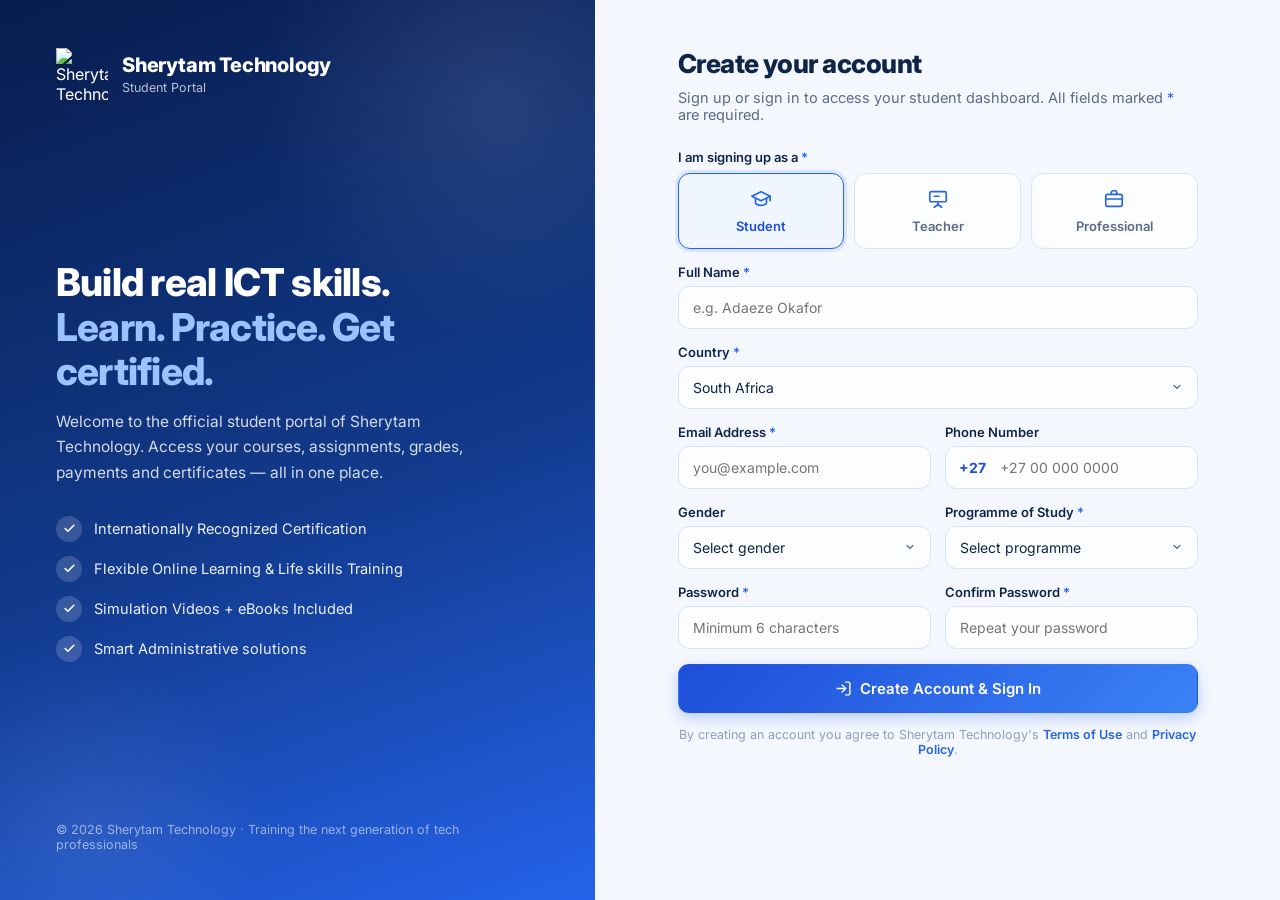
==== index.html @ 7a90923a "Add files via upload" ====
<!DOCTYPE html>
<html lang="en">
<head>
<meta charset="UTF-8">
<meta name="viewport" content="width=device-width, initial-scale=1.0">
<title>Sherytam Technology | Student Portal</title>
<link rel="preconnect" href="https://fonts.googleapis.com">
<link rel="preconnect" href="https://fonts.gstatic.com" crossorigin>
<link href="https://fonts.googleapis.com/css2?family=Inter:wght@400;500;600;700;800&display=swap" rel="stylesheet">
<style>
  :root{
    --blue-950:#081d4e;
    --blue-900:#0a2472;
    --blue-800:#123a8c;
    --blue-700:#1d4ed8;
    --blue-600:#2563eb;
    --blue-500:#3b82f6;
    --blue-400:#60a5fa;
    --blue-100:#dbeafe;
    --blue-50:#eff6ff;
    --blue-border:#e3ecfb;
    --ink:#0f2547;
    --slate:#5b6b85;
    --slate-light:#8ca0bd;
    --bg:#f4f7fe;
    --white:#ffffff;
    --green-bg:#dcfce7; --green-fg:#166534;
    --amber-bg:#fef3c7; --amber-fg:#92400e;
    --red-bg:#fee2e2;   --red-fg:#991b1b;
    --radius:16px;
    --shadow:0 4px 18px rgba(18,58,140,.07);
    --shadow-lg:0 12px 30px rgba(18,58,140,.14);
  }
  *{margin:0;padding:0;box-sizing:border-box;}
  html{scroll-behavior:smooth;}
  body{font-family:'Inter',system-ui,-apple-system,sans-serif;background:var(--bg);color:var(--ink);-webkit-font-smoothing:antialiased;}
  h1,h2,h3,h4{line-height:1.25;}
  a{cursor:pointer;text-decoration:none;color:inherit;}
  button{font-family:inherit;}
  .hidden{display:none !important;}

  /* ============ AVATARS ============ */
  .avatar{border-radius:50%;display:flex;align-items:center;justify-content:center;color:#fff;font-weight:700;flex-shrink:0;
    background:linear-gradient(135deg,var(--blue-600),var(--blue-400));}
  .avatar-lg{width:88px;height:88px;font-size:30px;}
  .avatar-md{width:56px;height:56px;font-size:19px;}
  .avatar-sm{width:40px;height:40px;font-size:14px;}

  /* ============ LOGIN PAGE ============ */
  .login-view{min-height:100vh;display:grid;grid-template-columns:1fr 1.15fr;}
  .login-brand{background:linear-gradient(160deg,var(--blue-950) 0%,var(--blue-800) 55%,var(--blue-600) 100%);color:#fff;
    padding:48px 56px;display:flex;flex-direction:column;justify-content:space-between;position:relative;overflow:hidden;}
  .login-brand::before{content:"";position:absolute;width:520px;height:520px;border-radius:50%;
    background:radial-gradient(circle,rgba(255,255,255,.10),transparent 65%);top:-160px;right:-160px;}
  .login-brand::after{content:"";position:absolute;width:380px;height:380px;border-radius:50%;
    background:radial-gradient(circle,rgba(255,255,255,.07),transparent 65%);bottom:-120px;left:-100px;}
  .brand-top{display:flex;align-items:center;gap:14px;position:relative;z-index:1;}
  .brand-logo{width:52px;height:52px;display:flex;align-items:center;justify-content:center;flex-shrink:0;}
  .brand-logo img,.logo-mark img{width:100%;height:100%;object-fit:contain;filter:drop-shadow(0 2px 4px rgba(0,0,0,.2)) brightness(1.12) saturate(1.08);}
  .brand-top h1{font-size:20px;font-weight:800;letter-spacing:-.01em;}
  .brand-top p{font-size:12.5px;color:rgba(255,255,255,.72);margin-top:2px;}
  .brand-mid{position:relative;z-index:1;}
  .brand-mid h2{font-size:clamp(28px,3vw,40px);font-weight:800;letter-spacing:-.02em;line-height:1.15;}
  .brand-mid h2 span{color:#9cc2ff;}
  .brand-mid>p{margin-top:16px;color:rgba(255,255,255,.82);font-size:15.5px;line-height:1.65;max-width:440px;}
  .brand-feats{margin-top:30px;display:grid;gap:14px;}
  .brand-feat{display:flex;align-items:center;gap:12px;font-size:14.5px;color:rgba(255,255,255,.92);}
  .feat-check{width:26px;height:26px;border-radius:50%;background:rgba(255,255,255,.16);display:flex;align-items:center;justify-content:center;flex-shrink:0;}
  .brand-bottom{position:relative;z-index:1;font-size:12.5px;color:rgba(255,255,255,.55);}

  .login-form-side{display:flex;align-items:flex-start;justify-content:center;padding:48px 28px;overflow-y:auto;max-height:100vh;}
  .form-card{width:100%;max-width:520px;}
  .form-card h2{font-size:26px;font-weight:800;letter-spacing:-.02em;}
  .form-card>p{margin-top:8px;color:var(--slate);font-size:14.5px;}
  .login-form{margin-top:26px;}
  .form-row{display:grid;grid-template-columns:1fr 1fr;gap:14px;}
  .field{margin-bottom:15px;}
  .field label{display:block;font-size:13px;font-weight:600;color:var(--ink);margin-bottom:6px;}
  .field label em{color:var(--blue-600);font-style:normal;}
  .field input,.field select,.field textarea{width:100%;padding:12px 14px;border:1.5px solid #d7e3f8;border-radius:11px;
    font-size:14px;font-family:inherit;background:#fbfdff;color:var(--ink);transition:border-color .2s,box-shadow .2s,background .2s;}
  .field input:focus,.field select:focus,.field textarea:focus{outline:none;border-color:var(--blue-600);background:#fff;
    box-shadow:0 0 0 3px rgba(37,99,235,.13);}
  .field select{appearance:none;background-image:url("data:image/svg+xml,%3Csvg xmlns='http://www.w3.org/2000/svg' width='12' height='12' viewBox='0 0 24 24' fill='none' stroke='%235b6b85' stroke-width='2.4' stroke-linecap='round'%3E%3Cpath d='m6 9 6 6 6-6'/%3E%3C/svg%3E");
    background-repeat:no-repeat;background-position:right 14px center;padding-right:38px;}
  .phone-input{display:flex;align-items:center;border:1.5px solid #d7e3f8;border-radius:11px;background:#fbfdff;overflow:hidden;}
  .phone-input:focus-within{border-color:var(--blue-600);background:#fff;box-shadow:0 0 0 3px rgba(37,99,235,.13);}
  .phone-input span{padding:0 0 0 13px;font-size:14px;font-weight:700;color:var(--blue-700);}
  .phone-input input{border:0;background:transparent;box-shadow:none !important;}
  .role-group{display:grid;grid-template-columns:repeat(3,1fr);gap:10px;margin-bottom:15px;}
  .role-option input{position:absolute;opacity:0;pointer-events:none;}
  .role-option span{display:flex;flex-direction:column;align-items:center;gap:8px;padding:14px 8px;border:1.5px solid #d7e3f8;
    border-radius:12px;font-size:13px;font-weight:600;color:var(--slate);cursor:pointer;transition:.2s;background:#fbfdff;text-align:center;}
  .role-option svg{width:22px;height:22px;stroke:var(--blue-600);}
  .role-option input:checked + span{border-color:var(--blue-600);background:var(--blue-50);color:var(--blue-700);
    box-shadow:0 0 0 3px rgba(37,99,235,.12);}
  .form-error{display:none;background:var(--red-bg);color:var(--red-fg);font-size:13px;font-weight:500;border-radius:10px;
    padding:11px 14px;margin-bottom:14px;}
  .form-error.show{display:block;}
  .fine-print{margin-top:14px;font-size:12.5px;color:var(--slate-light);text-align:center;}
  .fine-print a{color:var(--blue-600);font-weight:600;}

  /* ============ BUTTONS ============ */
  .btn{display:inline-flex;align-items:center;justify-content:center;gap:8px;padding:11px 20px;border-radius:11px;font-weight:600;
    font-size:14px;border:1.5px solid transparent;cursor:pointer;transition:transform .15s,box-shadow .2s,background .2s,color .2s;white-space:nowrap;}
  .btn-primary{background:linear-gradient(135deg,var(--blue-700),var(--blue-500));color:#fff;box-shadow:0 5px 14px rgba(37,99,235,.28);}
  .btn-primary:hover{transform:translateY(-1px);box-shadow:0 8px 20px rgba(37,99,235,.36);}
  .btn-outline{background:#fff;border-color:#c9dcf9;color:var(--blue-700);}
  .btn-outline:hover{background:var(--blue-50);}
  .btn-block{width:100%;padding:14px;font-size:15px;}
  .btn-sm{padding:7px 14px;font-size:13px;border-radius:9px;}
  .btn-ghost{background:transparent;color:var(--blue-700);}
  .btn-ghost:hover{background:var(--blue-50);}
  .icon-btn{position:relative;width:40px;height:40px;border-radius:11px;border:1.5px solid var(--blue-border);background:#fff;
    color:var(--slate);display:inline-flex;align-items:center;justify-content:center;cursor:pointer;transition:.2s;flex-shrink:0;}
  .icon-btn:hover{border-color:var(--blue-400);color:var(--blue-600);}
  .icon-btn .dot{position:absolute;top:9px;right:10px;width:8px;height:8px;border-radius:50%;background:#ef4444;border:2px solid #fff;}

  /* ============ SIDEBAR ============ */
  .sidebar{position:fixed;left:0;top:0;bottom:0;width:264px;background:linear-gradient(180deg,var(--blue-950),var(--blue-900) 45%,var(--blue-800));
    color:#fff;display:flex;flex-direction:column;z-index:60;transition:transform .3s ease;}
  .sidebar-header{display:flex;align-items:center;gap:12px;padding:20px 20px 18px;border-bottom:1px solid rgba(255,255,255,.12);}
  .sidebar-header .logo-mark{width:44px;height:44px;display:flex;align-items:center;justify-content:center;flex-shrink:0;}
  .sidebar-header h1{font-size:15.5px;font-weight:800;letter-spacing:-.01em;}
  .sidebar-header p{font-size:11.5px;color:rgba(255,255,255,.62);margin-top:2px;}
  .nav{flex:1;overflow-y:auto;padding:14px 12px 8px;}
  .nav::-webkit-scrollbar{width:5px;}
  .nav::-webkit-scrollbar-thumb{background:rgba(255,255,255,.18);border-radius:4px;}
  .nav-label{font-size:10.5px;text-transform:uppercase;letter-spacing:.12em;color:rgba(255,255,255,.45);font-weight:700;margin:14px 12px 7px;}
  .nav-label:first-child{margin-top:0;}
  .nav-link{display:flex;align-items:center;gap:12px;padding:10.5px 12px;border-radius:11px;color:rgba(255,255,255,.78);
    font-size:14px;font-weight:500;cursor:pointer;transition:.18s;margin-bottom:2px;border:1px solid transparent;}
  .nav-link svg{width:19px;height:19px;flex-shrink:0;}
  .nav-link:hover{background:rgba(255,255,255,.09);color:#fff;}
  .nav-link.active{background:#fff;color:var(--blue-800);font-weight:700;box-shadow:0 6px 16px rgba(0,0,0,.22);}
  .nav-link.nav-logout{color:#ffb4b4;}
  .nav-link.nav-logout:hover{background:rgba(239,68,68,.16);color:#ffd4d4;}
  .sidebar-footer{display:flex;align-items:center;gap:11px;padding:15px 18px;border-top:1px solid rgba(255,255,255,.12);}
  .sf-name{font-size:13.5px;font-weight:700;}
  .sf-role{font-size:11.5px;color:rgba(255,255,255,.6);}
  .overlay{position:fixed;inset:0;background:rgba(8,25,65,.5);backdrop-filter:blur(2px);z-index:55;opacity:1;transition:opacity .3s;}

  /* ============ MAIN LAYOUT ============ */
  .main{margin-left:264px;min-height:100vh;display:flex;flex-direction:column;}
  .topbar{position:sticky;top:0;z-index:40;background:rgba(255,255,255,.88);backdrop-filter:blur(10px);
    border-bottom:1px solid var(--blue-border);display:flex;align-items:center;justify-content:space-between;gap:16px;padding:13px 28px;}
  .topbar-left{display:flex;align-items:center;gap:14px;}
  #menuBtn{display:none;}
  #pageTitle{font-size:19px;font-weight:800;letter-spacing:-.01em;}
  .topbar-right{display:flex;align-items:center;gap:14px;}
  .search{display:flex;align-items:center;gap:9px;background:#f2f6fd;border:1.5px solid transparent;border-radius:11px;padding:9px 14px;width:280px;transition:.2s;}
  .search:focus-within{border-color:var(--blue-500);background:#fff;box-shadow:0 0 0 3px rgba(37,99,235,.1);}
  .search svg{width:16px;height:16px;color:var(--slate-light);flex-shrink:0;}
  .search input{border:none;background:transparent;outline:none;font-size:13.5px;width:100%;font-family:inherit;color:var(--ink);}
  .profile-menu{position:relative;}
  .topbar-user{display:flex;align-items:center;gap:11px;padding:7px 0 7px 14px;border:0;border-left:1.5px solid var(--blue-border);background:transparent;text-align:left;cursor:pointer;color:inherit;}
  .topbar-user:focus-visible{outline:3px solid rgba(37,99,235,.3);outline-offset:3px;border-radius:9px;}
  .profile-chevron{width:15px;height:15px;color:var(--slate);transition:transform .2s;}
  .profile-menu.open .profile-chevron{transform:rotate(180deg);}
  .tu-name{font-size:13.5px;font-weight:700;line-height:1.2;}
  .tu-role{font-size:11.5px;color:var(--slate);}
  .id-popover{position:absolute;right:0;top:calc(100% + 14px);width:360px;padding:15px;border-radius:19px;background:#fffdf8;border:1px solid #eee5d5;
    box-shadow:0 18px 48px rgba(14,35,74,.22);z-index:70;transform-origin:top right;animation:id-pop .2s ease-out;}
  .id-popover[hidden]{display:none;}
  @keyframes id-pop{from{opacity:0;transform:translateY(-6px) scale(.98)}to{opacity:1;transform:translateY(0) scale(1)}}
  .id-card{position:relative;overflow:hidden;border-radius:15px;background:linear-gradient(135deg,#fff 0%,#f7f9ff 62%,#fff6e8 100%);border:1px solid #e6ebf5;padding:18px;}
  .id-card::after{content:"";position:absolute;width:180px;height:180px;border-radius:50%;right:-75px;bottom:-92px;background:radial-gradient(circle,rgba(244,190,96,.25),transparent 70%);pointer-events:none;}
  .id-card-brand{display:flex;align-items:center;gap:8px;color:var(--blue-800);font-size:10px;font-weight:800;letter-spacing:.12em;text-transform:uppercase;}
  .id-card-brand .id-logo{width:30px;height:30px;border-radius:8px;display:grid;place-items:center;overflow:hidden;}
  .id-card-brand .id-logo img{width:100%;height:100%;object-fit:contain;}
  .id-card-main{display:flex;align-items:center;gap:14px;margin:19px 0 15px;position:relative;z-index:1;}
  .id-card-main .avatar{width:76px;height:76px;font-size:25px;border:3px solid #fff;box-shadow:0 4px 13px rgba(18,58,140,.17);}
  .id-card-name{font-size:18px;font-weight:800;line-height:1.25;color:var(--ink);overflow-wrap:anywhere;}
  .id-card-status{display:inline-flex;align-items:center;gap:6px;margin-top:7px;color:#28624a;background:#e7f4e9;padding:5px 9px;border-radius:99px;font-size:11px;font-weight:700;}
  .id-card-status::before{content:"";width:7px;height:7px;border-radius:50%;background:#4d9b68;}
  .id-card-fields{display:grid;grid-template-columns:1fr 1fr;gap:11px 16px;border-top:1px solid #e8e9e7;padding-top:13px;position:relative;z-index:1;}
  .id-card-field small{display:block;color:#7b8492;font-size:9px;font-weight:700;letter-spacing:.1em;text-transform:uppercase;margin-bottom:3px;}
  .id-card-field strong{display:block;color:#263957;font-size:12px;line-height:1.35;overflow-wrap:anywhere;}
  .id-card-note{margin:12px 2px 1px;color:#778397;font-size:11px;line-height:1.5;}
  .content{padding:28px;max-width:1240px;width:100%;margin:0 auto;flex:1;}
  .portal-footer{text-align:center;font-size:12.5px;color:var(--slate-light);padding:20px;}

  /* ============ SECTIONS ============ */
  .section-head{margin-bottom:20px;}
  .section-head h2{font-size:22px;font-weight:800;letter-spacing:-.01em;}
  .section-head p{margin-top:5px;color:var(--slate);font-size:14px;}

  .card{background:var(--white);border:1px solid var(--blue-border);border-radius:var(--radius);padding:22px;box-shadow:var(--shadow);}
  .card-head{display:flex;align-items:center;justify-content:space-between;gap:12px;margin-bottom:16px;}
  .card-head h3{font-size:16px;font-weight:800;display:flex;align-items:center;gap:10px;}
  .card-head .link{color:var(--blue-600);font-size:13px;font-weight:600;cursor:pointer;}
  .card-head .link:hover{text-decoration:underline;}
  .head-icon{width:36px;height:36px;border-radius:10px;background:var(--blue-50);color:var(--blue-600);display:flex;align-items:center;justify-content:center;flex-shrink:0;}
  .head-icon svg{width:18px;height:18px;}

  /* Dashboard student ID card */
  .dashboard-id-card{width:min(100%,620px);background:#fff;border:1px solid #dce6f5;border-radius:18px;overflow:hidden;
    box-shadow:0 10px 28px rgba(18,58,140,.1);margin-bottom:24px;position:relative;}
  .dashboard-id-card::after{content:"";position:absolute;width:210px;height:210px;border-radius:50%;right:-106px;bottom:-100px;
    background:radial-gradient(circle,rgba(96,165,250,.13),transparent 70%);pointer-events:none;}
  .dashboard-id-header{height:58px;padding:0 20px;background:#f3f7ff;border-bottom:1px solid #e6edf8;display:flex;align-items:center;justify-content:space-between;gap:14px;}
  .dashboard-id-brand{display:flex;align-items:center;gap:10px;color:var(--blue-900);font-size:12px;font-weight:800;letter-spacing:.01em;}
  .dashboard-id-brand img{width:36px;height:36px;object-fit:contain;}
  .dashboard-id-label{font-size:10px;letter-spacing:.13em;text-transform:uppercase;color:#71819b;font-weight:800;}
  .dashboard-id-body{display:flex;align-items:center;gap:20px;padding:22px;position:relative;z-index:1;}
  .dashboard-id-photo{width:92px;height:112px;border-radius:12px;border:3px solid #fff;box-shadow:0 3px 12px rgba(18,58,140,.18);font-size:28px;}
  .dashboard-id-info{min-width:0;}
  .dashboard-id-caption{font-size:10px;letter-spacing:.14em;text-transform:uppercase;color:#8492a7;font-weight:800;margin-bottom:5px;}
  .dashboard-id-name{font-size:clamp(21px,2.4vw,27px);font-weight:800;letter-spacing:-.025em;color:var(--ink);overflow-wrap:anywhere;}
  .dashboard-id-fields{display:flex;align-items:flex-start;gap:28px;flex-wrap:wrap;margin-top:15px;}
  .dashboard-id-field small{display:block;color:#8492a7;font-size:9px;letter-spacing:.12em;text-transform:uppercase;font-weight:800;margin-bottom:4px;}
  .dashboard-id-field strong{display:block;color:#263957;font-size:13px;line-height:1.4;}
  .dashboard-id-status{display:inline-flex;align-items:center;gap:6px;border-radius:999px;background:#e8f5eb;color:#28624a;padding:5px 10px;font-size:12px;}
  .dashboard-id-status::before{content:"";width:7px;height:7px;border-radius:50%;background:#4d9b68;}
  .dashboard-id-footer{border-top:1px solid #edf1f6;padding:10px 20px;color:#71819b;font-size:11px;position:relative;z-index:1;}

  /* Stat cards */
  .stat-grid{display:grid;grid-template-columns:repeat(3,minmax(0,1fr));gap:20px;margin-bottom:24px;}
  .stat-card{display:flex;flex-direction:column;min-width:0;}
  .stat-top{display:flex;align-items:center;gap:12px;margin-bottom:14px;}
  .stat-icon{width:44px;height:44px;border-radius:12px;display:flex;align-items:center;justify-content:center;flex-shrink:0;}
  .stat-icon svg{width:21px;height:21px;}
  .si-blue{background:var(--blue-50);color:var(--blue-600);}
  .si-deep{background:var(--blue-100);color:var(--blue-800);}
  .stat-label{font-size:13px;font-weight:600;color:var(--slate);}
  .stat-value{font-size:30px;font-weight:800;letter-spacing:-.02em;}
  .stat-value small{font-size:15px;color:var(--slate);font-weight:600;}
  .stat-note{margin-top:10px;font-size:12.5px;color:var(--slate);}
  .stat-note strong{color:var(--blue-700);}

  .progress{height:9px;background:#e7effc;border-radius:99px;overflow:hidden;margin-top:10px;}
  .progress-fill{height:100%;border-radius:99px;background:linear-gradient(90deg,var(--blue-700),var(--blue-400));transition:width .6s ease;}

  /* Home columns */
  .home-cols{display:grid;grid-template-columns:1.9fr 1fr;gap:20px;align-items:start;}

  /* Tabs */
  .tabs{display:flex;gap:6px;background:#eef4fd;padding:5px;border-radius:12px;width:max-content;margin-bottom:16px;}
  .tab-btn{padding:8px 18px;border-radius:9px;border:none;background:transparent;font-size:13px;font-weight:600;color:var(--slate);cursor:pointer;transition:.2s;}
  .tab-btn.active{background:#fff;color:var(--blue-700);box-shadow:0 2px 8px rgba(18,58,140,.12);}
  .course-row{display:flex;align-items:center;gap:15px;padding:13px 6px;border-bottom:1px solid #eef3fc;}
  .course-row:last-child{border-bottom:none;}
  .course-icon{width:46px;height:46px;border-radius:12px;display:flex;align-items:center;justify-content:center;font-weight:800;font-size:14px;flex-shrink:0;color:var(--blue-800);}
  .ci-1{background:#dbeafe;} .ci-2{background:#e0e9ff;} .ci-3{background:#cfe4ff;} .ci-4{background:#d3f0ff;} .ci-5{background:#e4ecff;}
  .course-info{flex:1;min-width:0;}
  .course-info h4{font-size:14.5px;font-weight:700;}
  .course-info p{font-size:12.5px;color:var(--slate);margin-top:3px;}
  .course-info .progress{margin-top:8px;height:7px;}
  .course-pct{font-size:14px;font-weight:800;color:var(--blue-700);flex-shrink:0;}

  /* Announcements */
  .announce{display:flex;gap:13px;padding:13px 2px;border-bottom:1px solid #eef3fc;}
  .announce:last-child{border-bottom:none;}
  .announce-dot{width:9px;height:9px;border-radius:50%;background:var(--blue-500);margin-top:6px;flex-shrink:0;}
  .announce p{font-size:13.5px;line-height:1.5;}
  .announce span{display:block;font-size:12px;color:var(--slate-light);margin-top:4px;}
  .notification-wrap{position:relative;}
  .notification-panel{position:absolute;top:calc(100% + 12px);right:0;width:min(390px,calc(100vw - 32px));max-height:430px;overflow:auto;padding:16px;
    border:1px solid var(--blue-border);border-radius:15px;background:#fff;box-shadow:0 16px 40px rgba(8,29,78,.18);z-index:80;}
  .notification-panel[hidden]{display:none;}
  .notification-panel h3{font-size:15px;margin-bottom:10px;}
  .notification-item{padding:12px 0;border-top:1px solid #eef3fc;}
  .notification-item strong{display:block;font-size:13px;}
  .notification-item p{font-size:12.5px;line-height:1.5;color:var(--slate);margin-top:4px;}
  .notification-item small{display:block;color:var(--slate-light);font-size:11px;margin-top:5px;}
  .notification-empty{font-size:13px;color:var(--slate);padding:12px 0;}

  /* Tables */
  .table-wrap{overflow-x:auto;border:1px solid var(--blue-border);border-radius:14px;background:#fff;box-shadow:var(--shadow);}
  table{width:100%;border-collapse:collapse;font-size:13.8px;min-width:620px;}
  th{text-align:left;font-size:11.5px;text-transform:uppercase;letter-spacing:.06em;color:var(--slate);background:var(--blue-50);padding:12px 16px;font-weight:700;}
  td{padding:14px 16px;border-bottom:1px solid #edf2fb;vertical-align:middle;}
  tr:last-child td{border-bottom:none;}
  tbody tr:hover td{background:#f8fbff;}
  .cell-main{font-weight:700;font-size:14px;}
  .cell-sub{font-size:12.3px;color:var(--slate);margin-top:3px;}

  .pill{display:inline-block;padding:4.5px 12px;border-radius:999px;font-size:12px;font-weight:600;white-space:nowrap;}
  .pill-blue{background:var(--blue-100);color:var(--blue-800);}
  .pill-green{background:var(--green-bg);color:var(--green-fg);}
  .pill-amber{background:var(--amber-bg);color:var(--amber-fg);}
  .pill-red{background:var(--red-bg);color:var(--red-fg);}

  /* Course grid (Courses page) */
  .grid-2{display:grid;grid-template-columns:repeat(2,1fr);gap:20px;}
  .course-card .course-icon{width:52px;height:52px;font-size:16px;border-radius:14px;margin-bottom:14px;}
  .course-card h3{font-size:16px;font-weight:800;}
  .course-card .instr{font-size:13px;color:var(--slate);margin-top:5px;}
  .course-card .meta{display:flex;justify-content:space-between;font-size:12.5px;color:var(--slate);margin-top:12px;}
  .course-card .progress{height:8px;}
  .course-card .cc-foot{display:flex;justify-content:space-between;align-items:center;margin-top:16px;}

  /* Info / registration */
  .info-grid{display:grid;grid-template-columns:repeat(4,1fr);gap:16px;margin-bottom:20px;}
  .info-tile{background:#fff;border:1px solid var(--blue-border);border-radius:14px;padding:16px 18px;box-shadow:var(--shadow);}
  .info-tile p{font-size:12px;color:var(--slate);text-transform:uppercase;letter-spacing:.05em;font-weight:600;}
  .info-tile h4{font-size:15.5px;font-weight:800;margin-top:6px;}

  /* Payments */
  .pay-balance{display:flex;align-items:center;justify-content:space-between;gap:16px;flex-wrap:wrap;
    background:linear-gradient(120deg,var(--blue-900),var(--blue-600));color:#fff;border-radius:16px;padding:22px 24px;margin-bottom:20px;box-shadow:var(--shadow-lg);}
  .pay-balance p{font-size:13px;color:rgba(255,255,255,.78);font-weight:500;}
  .pay-balance h3{font-size:30px;font-weight:800;margin-top:5px;letter-spacing:-.02em;}
  .pay-balance .due{font-size:12.5px;background:rgba(255,255,255,.15);padding:8px 14px;border-radius:10px;border:1px solid rgba(255,255,255,.22);}

  /* Profile */
  .profile-top{display:flex;align-items:center;gap:22px;flex-wrap:wrap;margin-bottom:22px;}
  .avatar-wrap{position:relative;}
  .avatar-edit{position:absolute;bottom:2px;right:2px;width:32px;height:32px;border-radius:50%;background:var(--blue-700);color:#fff;
    border:2.5px solid #fff;display:flex;align-items:center;justify-content:center;cursor:pointer;transition:.2s;}
  .avatar-edit:hover{background:var(--blue-800);transform:scale(1.06);}
  .avatar-edit svg{width:14px;height:14px;}
  .profile-top h3{font-size:20px;font-weight:800;}
  .profile-top .pt-sub{color:var(--slate);font-size:13.5px;margin-top:4px;}

  /* Library */
  .lib-row{display:flex;align-items:center;gap:15px;padding:14px 4px;border-bottom:1px solid #eef3fc;}
  .lib-row:last-child{border-bottom:none;}
  .file-chip{width:44px;height:44px;border-radius:11px;display:flex;align-items:center;justify-content:center;font-size:10.5px;font-weight:800;flex-shrink:0;letter-spacing:.03em;}
  .chip-pdf{background:var(--red-bg);color:var(--red-fg);}
  .chip-vid{background:var(--blue-100);color:var(--blue-800);}
  .chip-ppt{background:var(--amber-bg);color:var(--amber-fg);}
  .chip-doc{background:var(--blue-50);color:var(--blue-700);}
  .lib-info{flex:1;min-width:0;}
  .lib-info h4{font-size:14px;font-weight:700;}
  .lib-info p{font-size:12.5px;color:var(--slate);margin-top:3px;}

  /* Support */
  .support-cards{display:grid;grid-template-columns:repeat(3,1fr);gap:16px;margin-bottom:20px;}
  .support-card{display:flex;align-items:center;gap:14px;}
  .support-card .stat-icon{width:46px;height:46px;}
  .support-card h4{font-size:14.5px;font-weight:800;}
  .support-card p{font-size:13px;color:var(--slate);margin-top:3px;}
  details.faq{border:1px solid var(--blue-border);border-radius:12px;background:#fff;margin-bottom:10px;overflow:hidden;}
  details.faq summary{padding:15px 18px;font-size:14px;font-weight:700;cursor:pointer;list-style:none;display:flex;justify-content:space-between;align-items:center;gap:10px;}
  details.faq summary::-webkit-details-marker{display:none;}
  details.faq summary::after{content:"+";font-size:19px;color:var(--blue-600);font-weight:600;transition:.2s;}
  details.faq[open] summary::after{transform:rotate(45deg);}
  details.faq .faq-body{padding:0 18px 16px;font-size:13.5px;color:var(--slate);line-height:1.6;}

  /* Certificate */
  .cert-wrap{display:flex;justify-content:center;}
  .cert-preview{width:100%;max-width:640px;background:linear-gradient(150deg,#fff, var(--blue-50));border:2px solid var(--blue-100);
    border-radius:18px;padding:8px;box-shadow:var(--shadow-lg);}
  .cert-inner{border:1.5px dashed #b9cff4;border-radius:13px;padding:36px 30px;text-align:center;position:relative;}
  .cert-seal{width:74px;height:74px;border-radius:50%;background:linear-gradient(135deg,var(--blue-800),var(--blue-500));color:#fff;
    display:flex;flex-direction:column;align-items:center;justify-content:center;margin:0 auto 16px;font-weight:800;font-size:20px;
    box-shadow:0 8px 20px rgba(18,58,140,.3);border:3px solid #fff;outline:2px solid var(--blue-100);}
  .cert-seal small{font-size:8.5px;font-weight:600;letter-spacing:.1em;margin-top:2px;}
  .cert-inner h3{font-family:Georgia,serif;font-style:italic;font-size:26px;color:var(--blue-900);font-weight:700;}
  .cert-inner .cert-name{font-size:24px;font-weight:800;color:var(--ink);margin:18px 0 6px;letter-spacing:-.01em;}
  .cert-inner p{font-size:13.5px;color:var(--slate);line-height:1.6;}
  .cert-signs{display:flex;justify-content:space-between;margin-top:38px;gap:20px;}
  .cert-signs div{flex:1;}
  .cert-signs .line{border-top:1.5px solid #9fb6dd;padding-top:7px;font-size:11.5px;color:var(--slate);}
  .cert-actions{display:flex;justify-content:center;gap:12px;margin-top:22px;}

  /* Toast */
  .toast{position:fixed;bottom:26px;right:26px;background:var(--blue-950);color:#fff;padding:14px 20px;border-radius:13px;
    font-size:13.5px;font-weight:600;box-shadow:0 14px 34px rgba(8,25,65,.35);transform:translateY(18px);opacity:0;pointer-events:none;
    transition:.3s;z-index:200;max-width:340px;}
  .toast.show{transform:none;opacity:1;}

  /* ============ RESPONSIVE ============ */
  @media (max-width:1180px){
    .home-cols{grid-template-columns:1fr;}
    .info-grid{grid-template-columns:repeat(2,1fr);}
    .grid-2{grid-template-columns:1fr;}
    .support-cards{grid-template-columns:1fr;}
  }
  @media (max-width:960px){
    .sidebar{transform:translateX(-100%);}
    .sidebar.open{transform:none;box-shadow:0 0 60px rgba(8,25,65,.4);}
    .main{margin-left:0;}
    #menuBtn{display:inline-flex;}
    .search{display:none;}
    .login-view{grid-template-columns:1fr;}
    .login-brand{padding:34px 28px;gap:26px;}
    .brand-feats{display:none;}
    .login-form-side{max-height:none;}
  }
  @media (max-width:640px){
    .content{padding:18px 16px;}
    .form-row{grid-template-columns:1fr;}
    .role-group{grid-template-columns:1fr;}
    .info-grid{grid-template-columns:1fr;}
    .topbar{padding:12px 16px;}
    .topbar-user > div:nth-child(2){display:none;}
    .id-popover{width:min(360px,calc(100vw - 32px));}
    .dashboard-id-body{padding:17px;gap:14px;}
    .dashboard-id-photo{width:78px;height:96px;font-size:24px;}
    .dashboard-id-fields{gap:14px;}
    .stat-grid{grid-template-columns:1fr;}
  }
</style>
</head>
<body>

<!-- ==================== LOGIN / SIGN-UP ==================== -->
<div class="login-view" id="loginView">
  <div class="login-brand">
    <div class="brand-top">
      <div class="brand-logo"><img src="sherytam-logo.png" alt="Sherytam Technology logo"></div>
      <div>
        <h1>Sherytam Technology</h1>
        <p>Student Portal</p>
      </div>
    </div>
    <div class="brand-mid">
      <h2>Build real ICT skills.<br><span>Learn. Practice. Get certified.</span></h2>
      <p>Welcome to the official student portal of Sherytam Technology. Access your courses, assignments, grades, payments and certificates — all in one place.</p>
      <div class="brand-feats">
        <div class="brand-feat">
          <span class="feat-check"><svg width="13" height="13" viewBox="0 0 24 24" fill="none" stroke="#fff" stroke-width="3" stroke-linecap="round" stroke-linejoin="round"><path d="M20 6 9 17l-5-5"/></svg></span>
          Internationally Recognized Certification
        </div>
        <div class="brand-feat">
          <span class="feat-check"><svg width="13" height="13" viewBox="0 0 24 24" fill="none" stroke="#fff" stroke-width="3" stroke-linecap="round" stroke-linejoin="round"><path d="M20 6 9 17l-5-5"/></svg></span>
          Flexible  Online Learning & Life skills Training
        </div>
        <div class="brand-feat">
          <span class="feat-check"><svg width="13" height="13" viewBox="0 0 24 24" fill="none" stroke="#fff" stroke-width="3" stroke-linecap="round" stroke-linejoin="round"><path d="M20 6 9 17l-5-5"/></svg></span>
          Simulation Videos + eBooks Included
        </div>
        <div class="brand-feat">
          <span class="feat-check"><svg width="13" height="13" viewBox="0 0 24 24" fill="none" stroke="#fff" stroke-width="3" stroke-linecap="round" stroke-linejoin="round"><path d="M20 6 9 17l-5-5"/></svg></span>
          Smart Administrative solutions
        </div>
      </div>
    </div>
    <p class="brand-bottom">© 2026 Sherytam Technology · Training the next generation of tech professionals</p>
  </div>

  <div class="login-form-side">
    <div class="form-card">
      <h2>Create your account</h2>
      <p>Sign up or sign in to access your student dashboard. All fields marked <em style="color:var(--blue-600);font-style:normal;">*</em> are required.</p>

      <form class="login-form" id="loginForm" novalidate>
        <div class="form-error" id="formError"></div>

        <p style="font-size:13px;font-weight:600;margin-bottom:8px;">I am signing up as a <em style="color:var(--blue-600);font-style:normal;">*</em></p>
        <div class="role-group">
          <label class="role-option">
            <input type="radio" name="role" value="Student" checked>
            <span>
              <svg viewBox="0 0 24 24" fill="none" stroke-width="1.8" stroke-linecap="round" stroke-linejoin="round"><path d="M12 4 2 9l10 5 10-5-10-5z"/><path d="M6 11.5V16c0 1.5 2.7 3 6 3s6-1.5 6-3v-4.5"/><path d="M22 9v5"/></svg>
              Student
            </span>
          </label>
          <label class="role-option">
            <input type="radio" name="role" value="Teacher">
            <span>
              <svg viewBox="0 0 24 24" fill="none" stroke-width="1.8" stroke-linecap="round" stroke-linejoin="round"><rect x="3" y="4" width="18" height="11" rx="1.5"/><path d="M12 15v3"/><path d="m8 21 4-3 4 3"/><path d="M8 9h5"/></svg>
              Teacher
            </span>
          </label>
          <label class="role-option">
            <input type="radio" name="role" value="Professional">
            <span>
              <svg viewBox="0 0 24 24" fill="none" stroke-width="1.8" stroke-linecap="round" stroke-linejoin="round"><rect x="3" y="7" width="18" height="13" rx="2"/><path d="M9 7V5a2 2 0 0 1 2-2h2a2 2 0 0 1 2 2v2"/><path d="M3 12h18"/></svg>
              Professional
            </span>
          </label>
        </div>

        <div class="field">
          <label for="fName">Full Name <em>*</em></label>
          <input type="text" id="fName" name="fullname" placeholder="e.g. Adaeze Okafor" required>
        </div>

        <div class="field">
          <label for="fCountry">Country <em>*</em></label>
          <select id="fCountry" name="country" required>
            <option value="ZA" data-dial="+27" data-currency="ZAR">South Africa</option>
            <option value="NG" data-dial="+234" data-currency="NGN">Nigeria</option>
            <option value="KE" data-dial="+254" data-currency="KES">Kenya</option>
            <option value="GH" data-dial="+233" data-currency="GHS">Ghana</option>
            <option value="ZM" data-dial="+260" data-currency="ZMW">Zambia</option>
            <option value="GB" data-dial="+44" data-currency="GBP">United Kingdom</option>
            <option value="US" data-dial="+1" data-currency="USD">United States</option>
          </select>
        </div>

        <div class="form-row">
          <div class="field">
            <label for="fEmail">Email Address <em>*</em></label>
            <input type="email" id="fEmail" name="email" placeholder="you@example.com" required>
          </div>
          <div class="field">
            <label for="fPhone">Phone Number</label>
            <div class="phone-input"><span id="dialCode">+27</span><input type="tel" id="fPhone" name="phone" placeholder="00 000 0000" aria-label="Phone number"></div>
          </div>
        </div>

        <div class="form-row">
          <div class="field">
            <label for="fGender">Gender</label>
            <select id="fGender" name="gender">
              <option value="">Select gender</option>
              <option>Female</option>
              <option>Male</option>
              <option>Prefer not to say</option>
            </select>
          </div>
          <div class="field">
            <label for="fProgram">Programme of Study <em>*</em></label>
            <select id="fProgram" name="program" required>
              <option value="">Select programme</option>
              <option>Web Development</option>
              <option>Cyber Security</option>
              <option>Data Analysis &amp; AI</option>
              <option>Computer Networking</option>
              <option>UI/UX Design</option>
              <option>Mobile App Development</option>
              <option>Cloud Computing</option>
              <option>Digital Literacy</option>
            </select>
          </div>
        </div>

        <div class="form-row">
          <div class="field">
            <label for="fPass">Password <em>*</em></label>
            <input type="password" id="fPass" name="password" placeholder="Minimum 6 characters" required minlength="6">
          </div>
          <div class="field">
            <label for="fConfirm">Confirm Password <em>*</em></label>
            <input type="password" id="fConfirm" name="confirm" placeholder="Repeat your password" required>
          </div>
        </div>

        <button type="submit" class="btn btn-primary btn-block">
          <svg width="17" height="17" viewBox="0 0 24 24" fill="none" stroke="currentColor" stroke-width="2" stroke-linecap="round" stroke-linejoin="round"><path d="M15 3h4a2 2 0 0 1 2 2v14a2 2 0 0 1-2 2h-4"/><path d="m10 17 5-5-5-5"/><path d="M15 12H3"/></svg>
          Create Account &amp; Sign In
        </button>
        <p class="fine-print">By creating an account you agree to Sherytam Technology's <a>Terms of Use</a> and <a>Privacy Policy</a>.</p>
      </form>
    </div>
  </div>
</div>

<!-- ==================== PORTAL ==================== -->
<div id="portalView" class="hidden">

  <aside class="sidebar" id="sidebar">
    <div class="sidebar-header">
      <div class="logo-mark"><img src="sherytam-logo.png" alt="Sherytam Technology logo"></div>
      <div>
        <h1>Sherytam Technology</h1>
        <p>Student Portal</p>
      </div>
    </div>
    <nav class="nav">
      <p class="nav-label">Menu</p>
      <a class="nav-link active" data-target="home">
        <svg viewBox="0 0 24 24" fill="none" stroke="currentColor" stroke-width="1.8" stroke-linecap="round" stroke-linejoin="round"><path d="M3 10.5 12 3l9 7.5"/><path d="M5 9.5V21h5v-6h4v6h5V9.5"/></svg>
        Home
      </a>
      <a class="nav-link" data-target="assignments">
        <svg viewBox="0 0 24 24" fill="none" stroke="currentColor" stroke-width="1.8" stroke-linecap="round" stroke-linejoin="round"><rect x="5" y="4" width="14" height="17" rx="2"/><path d="M9 4.5V3h6v1.5"/><path d="M9 10h6M9 14h6M9 18h3"/></svg>
        Assignments
      </a>
      <a class="nav-link" data-target="courses">
        <svg viewBox="0 0 24 24" fill="none" stroke="currentColor" stroke-width="1.8" stroke-linecap="round" stroke-linejoin="round"><path d="M12 6c-2-1.5-4.5-2-8-2v14c3.5 0 6 .5 8 2 2-1.5 4.5-2 8-2V4c-3.5 0-6 .5-8 2z"/><path d="M12 6v14"/></svg>
        Courses
      </a>
      <a class="nav-link" data-target="registration">
        <svg viewBox="0 0 24 24" fill="none" stroke="currentColor" stroke-width="1.8" stroke-linecap="round" stroke-linejoin="round"><path d="M4 20h4L19 9l-4-4L4 16v4z"/><path d="m13.5 6.5 4 4"/></svg>
        Registration
      </a>
      <p class="nav-label">Account</p>
      <a class="nav-link" data-target="payments">
        <svg viewBox="0 0 24 24" fill="none" stroke="currentColor" stroke-width="1.8" stroke-linecap="round" stroke-linejoin="round"><rect x="3" y="5" width="18" height="14" rx="2.5"/><path d="M3 10h18"/><path d="M7 15h4"/></svg>
        Payments
      </a>
      <a class="nav-link" data-target="profile">
        <svg viewBox="0 0 24 24" fill="none" stroke="currentColor" stroke-width="1.8" stroke-linecap="round" stroke-linejoin="round"><circle cx="12" cy="8" r="4"/><path d="M4 21c0-4 3.6-6.5 8-6.5s8 2.5 8 6.5"/></svg>
        Profile
      </a>
      <a class="nav-link" data-target="library">
        <svg viewBox="0 0 24 24" fill="none" stroke="currentColor" stroke-width="1.8" stroke-linecap="round" stroke-linejoin="round"><path d="M4 19V5a2 2 0 0 1 2-2h13v16H6a2 2 0 0 0-2 2z"/><path d="M4 19a2 2 0 0 0 2 2h13"/><path d="M9 7h6"/></svg>
        Library
      </a>
      <p class="nav-label">Academics</p>
      <a class="nav-link" data-target="timetables">
        <svg viewBox="0 0 24 24" fill="none" stroke="currentColor" stroke-width="1.8" stroke-linecap="round" stroke-linejoin="round"><rect x="3" y="4.5" width="18" height="17" rx="2"/><path d="M16 2.5v4M8 2.5v4M3 9.5h18M8 13h3M8 17h3M15 13h1M15 17h1"/></svg>
        Class &amp; Exam Timetables
      </a>
      <a class="nav-link" data-target="submission">
        <svg viewBox="0 0 24 24" fill="none" stroke="currentColor" stroke-width="1.8" stroke-linecap="round" stroke-linejoin="round"><path d="M12 16V4m0 0L7 9m5-5 5 5"/><path d="M5 14v5a2 2 0 0 0 2 2h10a2 2 0 0 0 2-2v-5"/></svg>
        Upload CA / Exam
      </a>
      <a class="nav-link" data-target="grades">
        <svg viewBox="0 0 24 24" fill="none" stroke="currentColor" stroke-width="1.8" stroke-linecap="round" stroke-linejoin="round"><path d="M5 20v-6M11 20V6M17 20v-9"/><path d="M3 20h18"/></svg>
        Grades
      </a>
      <a class="nav-link" data-target="ca">
        <svg viewBox="0 0 24 24" fill="none" stroke="currentColor" stroke-width="1.8" stroke-linecap="round" stroke-linejoin="round"><path d="M7 3h7l5 5v13H7z"/><path d="M14 3v5h5"/><path d="M10 13h6M10 17h6"/></svg>
        View CA
      </a>
      <a class="nav-link" data-target="certificate">
        <svg viewBox="0 0 24 24" fill="none" stroke="currentColor" stroke-width="1.8" stroke-linecap="round" stroke-linejoin="round"><circle cx="12" cy="9" r="5.5"/><path d="m8.8 13.5-1.8 7 5-3 5 3-1.8-7"/></svg>
        Download Certificate
      </a>
      <p class="nav-label">Help</p>
      <a class="nav-link" data-target="support">
        <svg viewBox="0 0 24 24" fill="none" stroke="currentColor" stroke-width="1.8" stroke-linecap="round" stroke-linejoin="round"><circle cx="12" cy="12" r="9"/><path d="M9.5 9a2.5 2.5 0 1 1 3.4 2.33c-.8.3-.9 1-.9 1.67"/><circle cx="12" cy="17" r=".5" fill="currentColor"/></svg>
        Support / Help
      </a>
      <a class="nav-link nav-logout" data-target="logout">
        <svg viewBox="0 0 24 24" fill="none" stroke="currentColor" stroke-width="1.8" stroke-linecap="round" stroke-linejoin="round"><path d="M15 4h4a2 2 0 0 1 2 2v12a2 2 0 0 1-2 2h-4"/><path d="m11 8-4 4 4 4"/><path d="M7 12h10"/></svg>
        Log Out
      </a>
    </nav>
    <div class="sidebar-footer">
      <div class="js-avatar avatar avatar-sm"><span class="initials">ST</span></div>
      <div>
        <p class="sf-name" data-user="name">User</p>
        <p class="sf-role" data-user="role">Student</p>
      </div>
    </div>
  </aside>
  <div class="overlay hidden" id="overlay"></div>

  <div class="main">
    <header class="topbar">
      <div class="topbar-left">
        <button class="icon-btn" id="menuBtn" aria-label="Open menu">
          <svg width="18" height="18" viewBox="0 0 24 24" fill="none" stroke="currentColor" stroke-width="2.1" stroke-linecap="round"><path d="M4 7h16M4 12h16M4 17h16"/></svg>
        </button>
        <h2 id="pageTitle">Home</h2>
      </div>
      <div class="topbar-right">
        <div class="search">
          <svg viewBox="0 0 24 24" fill="none" stroke="currentColor" stroke-width="2" stroke-linecap="round"><circle cx="11" cy="11" r="7"/><path d="m20 20-3.5-3.5"/></svg>
          <input type="text" placeholder="Search courses, assignments..." id="searchInput">
        </div>
        <div class="notification-wrap">
          <button class="icon-btn" id="bellBtn" aria-label="Notifications" aria-expanded="false" aria-controls="notificationPanel">
            <svg width="18" height="18" viewBox="0 0 24 24" fill="none" stroke="currentColor" stroke-width="1.9" stroke-linecap="round" stroke-linejoin="round"><path d="M18 9a6 6 0 1 0-12 0c0 6-2.5 7-2.5 7h17S18 15 18 9"/><path d="M10.3 20a2 2 0 0 0 3.4 0"/></svg>
            <span class="dot" id="notificationDot"></span>
          </button>
          <div class="notification-panel" id="notificationPanel" hidden>
            <h3>Notifications</h3>
            <div id="notificationList" aria-live="polite">
              <article class="notification-item">
                <strong>Class timetable updated</strong>
                <p><b>HTML &amp; CSS Fundamentals (ICT 201)</b> has moved from Tuesday, 10:00 AM–12:00 PM to Tuesday, 2:00 PM–4:00 PM. Venue: Lab 3.</p>
                <p><b>Reason:</b> The original lab is unavailable during the morning slot.</p>
                <small>Today · 9 Oct 2026</small>
              </article>
              <article class="notification-item">
                <strong>Class added</strong>
                <p><b>JavaScript Programming (ICT 205)</b> has an extra review class on Friday, 10:00 AM–11:00 AM in Lab 1.</p>
                <p><b>Reason:</b> Additional revision time ahead of the mid-semester assessment.</p>
                <small>Today · 9 Oct 2026</small>
              </article>
            </div>
          </div>
        </div>
        <div class="profile-menu" id="profileMenu">
          <button class="topbar-user" id="profileCardToggle" type="button" aria-label="Open student ID card" aria-expanded="false" aria-controls="studentIdPopover">
            <div class="js-avatar avatar avatar-sm"><span class="initials">ST</span></div>
            <div><p class="tu-name" data-user="name">User</p><p class="tu-role" data-user="role">Student</p></div>
            <svg class="profile-chevron" viewBox="0 0 24 24" fill="none" stroke="currentColor" stroke-width="2" stroke-linecap="round" stroke-linejoin="round" aria-hidden="true"><path d="m6 9 6 6 6-6"/></svg>
          </button>
          <div class="id-popover" id="studentIdPopover" hidden>
            <div class="id-card">
              <div class="id-card-brand"><span class="id-logo"><img src="sherytam-logo.png" alt=""></span> Sherytam Technology</div>
              <div class="id-card-main">
                <div class="js-avatar avatar"><span class="initials">ST</span></div>
                <div><p class="id-card-name" data-user="name">Your name</p><span class="id-card-status" data-user="role">Student</span></div>
              </div>
              <div class="id-card-fields">
                <div class="id-card-field"><small>Programme</small><strong data-user="program">Your programme</strong></div>
                <div class="id-card-field"><small>Country</small><strong data-user="countryName">Country</strong></div>
                <div class="id-card-field"><small>Email</small><strong data-user="email">you@example.com</strong></div>
                <div class="id-card-field"><small>Member since</small><strong>2026</strong></div>
              </div>
            </div>
            <p class="id-card-note">Every big idea starts with learning. We’re glad you’re here, <span data-user="firstName">friend</span>.</p>
          </div>
        </div>
      </div>
    </header>

    <div class="content">

      <!-- ====== HOME / DASHBOARD ====== -->
      <section class="portal-section" id="section-home">
        <div class="dashboard-id-card">
          <div class="dashboard-id-header">
            <div class="dashboard-id-brand"><img src="sherytam-logo.png" alt=""><span>Sherytam Technology</span></div>
            <span class="dashboard-id-label">Student ID</span>
          </div>
          <div class="dashboard-id-body">
            <div class="js-avatar avatar dashboard-id-photo"><span class="initials">ST</span></div>
            <div class="dashboard-id-info">
              <p class="dashboard-id-caption">Hello, learner</p>
              <h1 class="dashboard-id-name" data-user="name">Student</h1>
              <div class="dashboard-id-fields">
                <div class="dashboard-id-field"><small>Status</small><strong class="dashboard-id-status" data-user="role">Student</strong></div>
                <div class="dashboard-id-field"><small>Programme</small><strong data-user="program">Programme</strong></div>
              </div>
            </div>
          </div>
          <div class="dashboard-id-footer">We’re glad you’re part of the Sherytam community.</div>
        </div>

        <div class="stat-grid">
          <!-- Learning progress -->
          <div class="card stat-card">
            <div class="stat-top">
              <div class="stat-icon si-blue">
                <svg viewBox="0 0 24 24" fill="none" stroke="currentColor" stroke-width="1.9" stroke-linecap="round" stroke-linejoin="round"><path d="M5 20v-6M11 20V6M17 20v-9"/><path d="M3 20h18"/></svg>
              </div>
              <span class="stat-label">Learning Progress</span>
            </div>
            <div class="stat-value">68%</div>
            <div class="progress"><div class="progress-fill" style="width:68%"></div></div>
            <p class="stat-note"><strong>+6%</strong> since last month — you are 2 modules from finishing Web Foundations.</p>
          </div>

          <!-- Next class -->
          <div class="card stat-card">
            <div class="stat-top">
              <div class="stat-icon si-deep">
                <svg viewBox="0 0 24 24" fill="none" stroke="currentColor" stroke-width="1.9" stroke-linecap="round" stroke-linejoin="round"><rect x="3" y="5" width="18" height="16" rx="2"/><path d="M8 3v4M16 3v4M3 10h18"/></svg>
              </div>
              <span class="stat-label">Next Class</span>
            </div>
            <div style="font-size:16px;font-weight:800;">HTML &amp; CSS Fundamentals</div>
            <p class="stat-note" style="margin-top:8px;line-height:1.7;">
              Topic: Responsive Layouts with Flexbox<br>
              Tue, 14 Oct 2026 · 10:00 AM – 12:00 PM<br>
              Lab 3 (Onsite) · Mr. T. Adeyemi
            </p>
            <div style="display:flex;gap:10px;margin-top:14px;">
              <button class="btn btn-primary btn-sm" data-toast="Class link will open 10 minutes before the session starts.">Join Class</button>
              <button class="btn btn-outline btn-sm" data-toast="Syllabus: media queries, flexbox, grid and a mini-project.">Details</button>
            </div>
          </div>

          <!-- Payments -->
          <div class="card stat-card stat-card-payments">
            <div class="stat-top">
              <div class="stat-icon si-blue">
                <svg viewBox="0 0 24 24" fill="none" stroke="currentColor" stroke-width="1.9" stroke-linecap="round" stroke-linejoin="round"><rect x="3" y="5" width="18" height="14" rx="2.5"/><path d="M3 10h18"/><path d="M7 15h4"/></svg>
              </div>
              <span class="stat-label">Payments</span>
            </div>
            <div class="stat-value"><span data-money="175000">R175,000</span> <small>of <span data-money="250000">R250,000</span></small></div>
            <div class="progress"><div class="progress-fill" style="width:70%"></div></div>
            <p class="stat-note"><strong style="color:var(--amber-fg);">Balance: <span data-money="75000">R75,000</span></strong> · due 30 Nov 2026</p>
            <div style="margin-top:12px;">
              <button class="btn btn-outline btn-sm" data-goto="payments">View Payments</button>
            </div>
          </div>
        </div>

        <div class="home-cols">
          <!-- My courses (tabs) -->
          <div class="card">
            <div class="card-head">
              <h3>
                <span class="head-icon">
                  <svg viewBox="0 0 24 24" fill="none" stroke="currentColor" stroke-width="1.9" stroke-linecap="round" stroke-linejoin="round"><path d="M12 6c-2-1.5-4.5-2-8-2v14c3.5 0 6 .5 8 2 2-1.5 4.5-2 8-2V4c-3.5 0-6 .5-8 2z"/><path d="M12 6v14"/></svg>
                </span>
                My Courses
              </h3>
              <a class="link" data-goto="courses">View all</a>
            </div>
            <div class="tabs">
              <button class="tab-btn active" data-tab="progress">In Progress</button>
              <button class="tab-btn" data-tab="completed">Completed</button>
            </div>

            <div class="tab-panel" id="tab-progress">
              <div class="course-row">
                <div class="course-icon ci-1">WD</div>
                <div class="course-info">
                  <h4>HTML &amp; CSS Fundamentals</h4>
                  <p>Mr. T. Adeyemi · 10 of 12 lessons</p>
                  <div class="progress"><div class="progress-fill" style="width:82%"></div></div>
                </div>
                <span class="course-pct">82%</span>
              </div>
              <div class="course-row">
                <div class="course-icon ci-2">JS</div>
                <div class="course-info">
                  <h4>JavaScript Programming</h4>
                  <p>Mrs. A. Okoro · 10 of 16 lessons</p>
                  <div class="progress"><div class="progress-fill" style="width:64%"></div></div>
                </div>
                <span class="course-pct">64%</span>
              </div>
              <div class="course-row">
                <div class="course-icon ci-3">SQL</div>
                <div class="course-info">
                  <h4>Database Management (SQL)</h4>
                  <p>Dr. S. Bello · 5 of 11 lessons</p>
                  <div class="progress"><div class="progress-fill" style="width:45%"></div></div>
                </div>
                <span class="course-pct">45%</span>
              </div>
            </div>

            <div class="tab-panel hidden" id="tab-completed">
              <div class="course-row">
                <div class="course-icon ci-4">UX</div>
                <div class="course-info">
                  <h4>UI/UX Design Basics</h4>
                  <p>Ms. F. Eze · 8 of 8 lessons · Grade A</p>
                  <div class="progress"><div class="progress-fill" style="width:100%"></div></div>
                </div>
                <span class="course-pct">100%</span>
              </div>
              <div class="course-row">
                <div class="course-icon ci-5">CF</div>
                <div class="course-info">
                  <h4>Computer Foundations</h4>
                  <p>Mr. K. Nwosu · 10 of 10 lessons · Grade A</p>
                  <div class="progress"><div class="progress-fill" style="width:100%"></div></div>
                </div>
                <span class="course-pct">100%</span>
              </div>
            </div>
          </div>

          <!-- Announcements -->
          <div class="card">
            <div class="card-head">
              <h3>
                <span class="head-icon">
                  <svg viewBox="0 0 24 24" fill="none" stroke="currentColor" stroke-width="1.9" stroke-linecap="round" stroke-linejoin="round"><path d="m3 11 18-7-7 18-2.5-7.5L3 11z"/></svg>
                </span>
                Announcements
              </h3>
            </div>
            <div class="announce">
              <span class="announce-dot"></span>
              <div>
                <p>Mid-semester tests begin Monday, 20 October 2026. Check your timetable.</p>
                <span>Academic Office · 2 hours ago</span>
              </div>
            </div>
            <div class="announce">
              <span class="announce-dot"></span>
              <div>
                <p>New elective: Intro to Cyber Security is now open for registration.</p>
                <span>Programme Coordinator · 2 days ago</span>
              </div>
            </div>
            <div class="announce">
              <span class="announce-dot"></span>
              <div>
                <p>Digital library will be offline this Friday, 6:00 – 8:00 PM for maintenance.</p>
                <span>ICT Unit · 5 days ago</span>
              </div>
            </div>
          </div>
        </div>
      </section>

      <!-- ====== ASSIGNMENTS ====== -->
      <section class="portal-section hidden" id="section-assignments">
        <div class="section-head">
          <h2>Assignments</h2>
          <p>Track your coursework, meet deadlines and submit on time.</p>
        </div>
        <div class="table-wrap">
          <table>
            <thead>
              <tr><th>Assignment</th><th>Course</th><th>Due Date</th><th>Status</th><th></th></tr>
            </thead>
            <tbody>
              <tr>
                <td><div class="cell-main">Build a Responsive Landing Page</div><div class="cell-sub">Project · 25 marks</div></td>
                <td>JavaScript Programming</td>
                <td>Fri, 17 Oct 2026</td>
                <td><span class="pill pill-amber">Pending</span></td>
                <td><button class="btn btn-primary btn-sm" data-toast="Upload dialog opened (demo). Attach your file to submit.">Submit</button></td>
              </tr>
              <tr>
                <td><div class="cell-main">CSS Flexbox &amp; Grid Layout Task</div><div class="cell-sub">Exercise · 10 marks</div></td>
                <td>HTML &amp; CSS Fundamentals</td>
                <td>Wed, 15 Oct 2026</td>
                <td><span class="pill pill-amber">Pending</span></td>
                <td><button class="btn btn-primary btn-sm" data-toast="Upload dialog opened (demo). Attach your file to submit.">Submit</button></td>
              </tr>
              <tr>
                <td><div class="cell-main">Normalise a Sample Database</div><div class="cell-sub">Lab work · 15 marks</div></td>
                <td>Database Management (SQL)</td>
                <td>Mon, 20 Oct 2026</td>
                <td><span class="pill pill-amber">Pending</span></td>
                <td><button class="btn btn-primary btn-sm" data-toast="Upload dialog opened (demo). Attach your file to submit.">Submit</button></td>
              </tr>
              <tr>
                <td><div class="cell-main">User Persona Research Report</div><div class="cell-sub">Report · 20 marks</div></td>
                <td>UI/UX Design Basics</td>
                <td>Sun, 5 Oct 2026</td>
                <td><span class="pill pill-blue">Submitted</span></td>
                <td><button class="btn btn-outline btn-sm" data-toast="Your submission was received on 4 Oct 2026.">View</button></td>
              </tr>
              <tr>
                <td><div class="cell-main">JavaScript DOM Quiz</div><div class="cell-sub">Quiz · 20 marks</div></td>
                <td>JavaScript Programming</td>
                <td>Tue, 30 Sep 2026</td>
                <td><span class="pill pill-green">Graded · 18/20</span></td>
                <td><button class="btn btn-outline btn-sm" data-toast="Great score! Feedback is available in the Grades section.">View</button></td>
              </tr>
            </tbody>
          </table>
        </div>
      </section>

      <!-- ====== COURSES ====== -->
      <section class="portal-section hidden" id="section-courses">
        <div class="section-head">
          <h2>My Courses</h2>
          <p>All the courses registered for this semester, with live progress.</p>
        </div>
        <div class="grid-2">
          <div class="card course-card">
            <div class="course-icon ci-1">WD</div>
            <h3>HTML &amp; CSS Fundamentals</h3>
            <p class="instr">Mr. T. Adeyemi</p>
            <div class="meta"><span>12 lessons</span><span>82% complete</span></div>
            <div class="progress"><div class="progress-fill" style="width:82%"></div></div>
            <div class="cc-foot">
              <span class="pill pill-blue">In Progress</span>
              <button class="btn btn-primary btn-sm" data-toast="Resuming HTML & CSS Fundamentals at Lesson 11: Media Queries...">Continue</button>
            </div>
          </div>
          <div class="card course-card">
            <div class="course-icon ci-2">JS</div>
            <h3>JavaScript Programming</h3>
            <p class="instr">Mrs. A. Okoro</p>
            <div class="meta"><span>16 lessons</span><span>64% complete</span></div>
            <div class="progress"><div class="progress-fill" style="width:64%"></div></div>
            <div class="cc-foot">
              <span class="pill pill-blue">In Progress</span>
              <button class="btn btn-primary btn-sm" data-toast="Resuming JavaScript Programming at Lesson 10: The DOM...">Continue</button>
            </div>
          </div>
          <div class="card course-card">
            <div class="course-icon ci-3">SQL</div>
            <h3>Database Management (SQL)</h3>
            <p class="instr">Dr. S. Bello</p>
            <div class="meta"><span>11 lessons</span><span>45% complete</span></div>
            <div class="progress"><div class="progress-fill" style="width:45%"></div></div>
            <div class="cc-foot">
              <span class="pill pill-blue">In Progress</span>
              <button class="btn btn-primary btn-sm" data-toast="Resuming Database Management at Lesson 6: Joins...">Continue</button>
            </div>
          </div>
          <div class="card course-card">
            <div class="course-icon ci-4">UX</div>
            <h3>UI/UX Design Basics</h3>
            <p class="instr">Ms. F. Eze</p>
            <div class="meta"><span>8 lessons</span><span>100% complete</span></div>
            <div class="progress"><div class="progress-fill" style="width:100%"></div></div>
            <div class="cc-foot">
              <span class="pill pill-green">Completed · A</span>
              <button class="btn btn-outline btn-sm" data-toast="Opening course materials for revision...">Review</button>
            </div>
          </div>
        </div>
      </section>

      <!-- ====== REGISTRATION ====== -->
      <section class="portal-section hidden" id="section-registration">
        <div class="section-head">
          <h2>Course Registration</h2>
          <p>Your registration details for the current academic session.</p>
        </div>
        <div class="info-grid">
          <div class="info-tile"><p>Student ID</p><h4>STU/26/0483</h4></div>
          <div class="info-tile"><p>Full Name</p><h4 data-user="name">—</h4></div>
          <div class="info-tile"><p>Programme</p><h4 data-user="program">—</h4></div>
          <div class="info-tile"><p>Session / Semester</p><h4>2026/27 · First Semester</h4></div>
        </div>
        <div class="card" style="margin-bottom:20px;">
          <div class="card-head">
            <h3>
              <span class="head-icon">
                <svg viewBox="0 0 24 24" fill="none" stroke="currentColor" stroke-width="1.9" stroke-linecap="round" stroke-linejoin="round"><path d="M4 20h4L19 9l-4-4L4 16v4z"/><path d="m13.5 6.5 4 4"/></svg>
              </span>
              Registered Courses
            </h3>
            <span class="pill pill-blue">10 Units Total</span>
          </div>
          <div class="table-wrap" style="box-shadow:none;border:none;">
            <table style="min-width:520px;">
              <thead><tr><th>Code</th><th>Course Title</th><th>Units</th><th>Type</th><th>Status</th></tr></thead>
              <tbody>
                <tr><td class="cell-main">ICT 201</td><td>Web Development Foundations</td><td>3</td><td>Core</td><td><span class="pill pill-green">Registered</span></td></tr>
                <tr><td class="cell-main">ICT 205</td><td>JavaScript Programming</td><td>3</td><td>Core</td><td><span class="pill pill-green">Registered</span></td></tr>
                <tr><td class="cell-main">ICT 212</td><td>Database Systems (SQL)</td><td>2</td><td>Core</td><td><span class="pill pill-green">Registered</span></td></tr>
                <tr><td class="cell-main">ICT 218</td><td>UI/UX Design</td><td>2</td><td>Elective</td><td><span class="pill pill-green">Registered</span></td></tr>
              </tbody>
            </table>
          </div>
        </div>
        <div style="display:flex;gap:12px;flex-wrap:wrap;">
          <button class="btn btn-primary" data-toast="Add/Drop window opens on 20 Oct 2026. You will be notified by email.">Add / Drop Courses</button>
          <button class="btn btn-outline" data-toast="Registration slip downloaded (demo).">Print Registration Slip</button>
        </div>
      </section>

      <!-- ====== PAYMENTS ====== -->
      <section class="portal-section hidden" id="section-payments">
        <div class="section-head">
          <h2>Payments</h2>
          <p>View your fee summary and full payment history.</p>
        </div>
        <div class="pay-balance">
          <div>
            <p>Outstanding Balance</p>
            <h3><span data-money="75000">R75,000</span></h3>
          </div>
          <div style="display:flex;gap:12px;align-items:center;flex-wrap:wrap;">
            <span class="due">Due: 30 Nov 2026</span>
            <button class="btn btn-primary" data-toast="Secure checkout will open in the live portal (demo).">Make Payment</button>
          </div>
        </div>
        <div class="info-grid" style="grid-template-columns:repeat(3,1fr);">
          <div class="info-tile"><p>Total Fees</p><h4><span data-money="250000">R250,000</span></h4></div>
          <div class="info-tile"><p>Amount Paid</p><h4 style="color:var(--green-fg);"><span data-money="175000">R175,000</span></h4></div>
          <div class="info-tile"><p>Payment Plan</p><h4>3 Instalments</h4></div>
        </div>
        <div class="card">
          <div class="card-head">
            <h3>
              <span class="head-icon">
                <svg viewBox="0 0 24 24" fill="none" stroke="currentColor" stroke-width="1.9" stroke-linecap="round" stroke-linejoin="round"><rect x="3" y="5" width="18" height="14" rx="2.5"/><path d="M3 10h18"/><path d="M7 15h4"/></svg>
              </span>
              Payment History
            </h3>
          </div>
          <div class="table-wrap" style="box-shadow:none;border:none;">
            <table>
              <thead><tr><th>Receipt No.</th><th>Date</th><th>Description</th><th>Amount</th><th>Status</th><th></th></tr></thead>
              <tbody>
                <tr><td class="cell-main">RCT-10293</td><td>1 Oct 2026</td><td>Tuition — Instalment 2</td><td class="cell-main"><span data-money="75000">R75,000</span></td><td><span class="pill pill-green">Successful</span></td><td><button class="btn btn-outline btn-sm" data-toast="Receipt RCT-10293 downloaded (demo).">Receipt</button></td></tr>
                <tr><td class="cell-main">RCT-10081</td><td>15 Sep 2026</td><td>Tuition — Instalment 1</td><td class="cell-main"><span data-money="100000">R100,000</span></td><td><span class="pill pill-green">Successful</span></td><td><button class="btn btn-outline btn-sm" data-toast="Receipt RCT-10081 downloaded (demo).">Receipt</button></td></tr>
                <tr><td class="cell-main">RCT-09944</td><td>2 Sep 2026</td><td>Registration Fee</td><td class="cell-main"><span data-money="15000">R15,000</span></td><td><span class="pill pill-green">Successful</span></td><td><button class="btn btn-outline btn-sm" data-toast="Receipt RCT-09944 downloaded (demo).">Receipt</button></td></tr>
              </tbody>
            </table>
          </div>
        </div>
      </section>

      <!-- ====== PROFILE ====== -->
      <section class="portal-section hidden" id="section-profile">
        <div class="section-head">
          <h2>My Profile</h2>
          <p>Manage your personal information and how it appears on the portal.</p>
        </div>
        <div class="card">
          <div class="profile-top">
            <div class="avatar-wrap">
              <div class="js-avatar avatar avatar-lg"><span class="initials">ST</span></div>
              <label class="avatar-edit" for="photoInput" title="Change photo">
                <svg viewBox="0 0 24 24" fill="none" stroke="currentColor" stroke-width="2" stroke-linecap="round" stroke-linejoin="round"><path d="M4 20h4L19 9l-4-4L4 16v4z"/><path d="m13.5 6.5 4 4"/></svg>
              </label>
              <input type="file" id="photoInput" accept="image/*" hidden>
            </div>
            <div>
              <h3 data-user="name">—</h3>
              <p class="pt-sub"><span data-user="role">—</span> · <span data-user="program">—</span> · Member since Oct 2026</p>
            </div>
          </div>
          <form id="profileForm">
            <div class="form-row">
              <div class="field">
                <label for="pName">Full Name</label>
                <input type="text" id="pName" name="pName" required>
              </div>
              <div class="field">
                <label for="pEmail">Email Address</label>
                <input type="email" id="pEmail" name="pEmail" required>
              </div>
            </div>
            <div class="form-row">
              <div class="field">
                <label for="pPhone">Phone Number</label>
                <input type="tel" id="pPhone" name="pPhone">
              </div>
              <div class="field">
                <label for="pGender">Gender</label>
                <select id="pGender" name="pGender">
                  <option value="">Select gender</option>
                  <option>Female</option>
                  <option>Male</option>
                  <option>Prefer not to say</option>
                </select>
              </div>
            </div>
            <div class="form-row">
              <div class="field">
                <label for="pRole">Portal Role</label>
                <input type="text" id="pRole" name="pRole" disabled style="background:#eef3fb;color:var(--slate);cursor:not-allowed;">
              </div>
              <div class="field">
                <label for="pProgram">Programme of Study</label>
                <select id="pProgram" name="pProgram">
                  <option>Web Development</option>
                  <option>Cyber Security</option>
                  <option>Data Analysis &amp; AI</option>
                  <option>Computer Networking</option>
                  <option>UI/UX Design</option>
                  <option>Mobile App Development</option>
                  <option>Cloud Computing</option>
                  <option>Digital Literacy</option>
                </select>
              </div>
            </div>
            <div class="field">
              <label for="pAddress">Home Address</label>
              <input type="text" id="pAddress" name="pAddress" placeholder="e.g. 12 Admiralty Way, Lekki, Lagos">
            </div>
            <div style="display:flex;gap:12px;flex-wrap:wrap;">
              <button type="submit" class="btn btn-primary">Save Changes</button>
              <button type="button" class="btn btn-outline" data-toast="Password reset link sent to your email (demo).">Change Password</button>
            </div>
          </form>
        </div>
      </section>

      <!-- ====== LIBRARY ====== -->
      <section class="portal-section hidden" id="section-library">
        <div class="section-head">
          <h2>Library</h2>
          <p>Course materials, past questions and learning resources.</p>
        </div>
        <div class="card">
          <div class="lib-row">
            <div class="file-chip chip-pdf">PDF</div>
            <div class="lib-info"><h4>HTML5 &amp; CSS3 Cheat Sheet</h4><p>Web Development · 2.1 MB · Updated Oct 2026</p></div>
            <button class="btn btn-outline btn-sm" data-toast="Downloading HTML5 & CSS3 Cheat Sheet...">Download</button>
          </div>
          <div class="lib-row">
            <div class="file-chip chip-vid">VIDEO</div>
            <div class="lib-info"><h4>JavaScript Fundamentals Video Series</h4><p>JavaScript Programming · 24 lessons · 6.5 hrs</p></div>
            <button class="btn btn-outline btn-sm" data-toast="Opening JavaScript Fundamentals video series...">Watch</button>
          </div>
          <div class="lib-row">
            <div class="file-chip chip-pdf">PDF</div>
            <div class="lib-info"><h4>SQL Quick Reference Guide</h4><p>Database Management · 1.3 MB</p></div>
            <button class="btn btn-outline btn-sm" data-toast="Downloading SQL Quick Reference Guide...">Download</button>
          </div>
          <div class="lib-row">
            <div class="file-chip chip-ppt">PPT</div>
            <div class="lib-info"><h4>Intro to Cyber Security — Slide Deck</h4><p>New Elective · 48 slides</p></div>
            <button class="btn btn-outline btn-sm" data-toast="Opening slide deck...">Open</button>
          </div>
          <div class="lib-row">
            <div class="file-chip chip-doc">DOC</div>
            <div class="lib-info"><h4>Computer Foundations — Past Questions (2024–2026)</h4><p>Past Questions · Compiled by Academic Office</p></div>
            <button class="btn btn-outline btn-sm" data-toast="Downloading past questions...">Download</button>
          </div>
          <div class="lib-row">
            <div class="file-chip chip-pdf">PDF</div>
            <div class="lib-info"><h4>Student Handbook 2026/27</h4><p>General · Rules, timetable &amp; exam guidelines</p></div>
            <button class="btn btn-outline btn-sm" data-toast="Downloading Student Handbook...">Download</button>
          </div>
        </div>
      </section>

      <!-- ====== GRADES ====== -->
      <section class="portal-section hidden" id="section-timetables">
        <div class="section-head">
          <h2>Class &amp; Exam Timetables</h2>
          <p>Check your weekly class schedule and upcoming assessment dates.</p>
        </div>
        <div class="card" style="margin-bottom:20px;">
          <div class="card-head">
            <h3><span class="head-icon"><svg viewBox="0 0 24 24" fill="none" stroke="currentColor" stroke-width="1.9" stroke-linecap="round" stroke-linejoin="round"><rect x="3" y="4.5" width="18" height="17" rx="2"/><path d="M16 2.5v4M8 2.5v4M3 9.5h18M8 13h3M8 17h3M15 13h1M15 17h1"/></svg></span>Class Timetable</h3>
            <span class="pill pill-blue">Current Term</span>
          </div>
          <div class="table-wrap" style="box-shadow:none;">
            <table>
              <thead><tr><th>Day</th><th>Time</th><th>Course</th><th>Instructor</th><th>Venue</th></tr></thead>
              <tbody id="classTimetableBody">
                <tr><td class="cell-main">Monday</td><td>9:00 AM – 11:00 AM</td><td><div class="cell-main">Database Management (SQL)</div><div class="cell-sub">ICT 212</div></td><td>Dr. S. Bello</td><td>Lab 2</td></tr>
                <tr><td class="cell-main">Tuesday</td><td>2:00 PM – 4:00 PM <span class="pill pill-amber">Updated</span></td><td><div class="cell-main">HTML &amp; CSS Fundamentals</div><div class="cell-sub">ICT 201</div></td><td>Mr. T. Adeyemi</td><td>Lab 3</td></tr>
                <tr><td class="cell-main">Wednesday</td><td>1:00 PM – 3:00 PM</td><td><div class="cell-main">JavaScript Programming</div><div class="cell-sub">ICT 205</div></td><td>Mrs. A. Okoro</td><td>Lab 1</td></tr>
                <tr><td class="cell-main">Thursday</td><td>11:00 AM – 1:00 PM</td><td><div class="cell-main">UI/UX Design Basics</div><div class="cell-sub">ICT 218</div></td><td>Ms. F. Eze</td><td>Studio 2</td></tr>
                <tr><td class="cell-main">Friday</td><td>10:00 AM – 11:00 AM <span class="pill pill-green">Added</span></td><td><div class="cell-main">JavaScript Programming · Review</div><div class="cell-sub">ICT 205</div></td><td>Mrs. A. Okoro</td><td>Lab 1</td></tr>
              </tbody>
            </table>
          </div>
        </div>
        <div class="card">
          <div class="card-head">
            <h3><span class="head-icon"><svg viewBox="0 0 24 24" fill="none" stroke="currentColor" stroke-width="1.9" stroke-linecap="round" stroke-linejoin="round"><path d="M8 3h8l4 4v14H4V3h4z"/><path d="M14 3v5h5M8 13h8M8 17h5"/></svg></span>Exam Timetable</h3>
            <span class="pill pill-amber">Upcoming</span>
          </div>
          <div class="table-wrap" style="box-shadow:none;">
            <table>
              <thead><tr><th>Date</th><th>Time</th><th>Course</th><th>Assessment</th><th>Venue</th></tr></thead>
              <tbody>
                <tr><td class="cell-main">20 Oct 2026</td><td>9:00 AM – 11:00 AM</td><td><div class="cell-main">Database Management (SQL)</div><div class="cell-sub">ICT 212</div></td><td><span class="pill pill-amber">Test 2</span></td><td>Lab 2</td></tr>
                <tr><td class="cell-main">27 Oct 2026</td><td>10:00 AM – 12:00 PM</td><td><div class="cell-main">HTML &amp; CSS Fundamentals</div><div class="cell-sub">ICT 201</div></td><td><span class="pill pill-blue">Mid-semester test</span></td><td>Exam Hall A</td></tr>
                <tr><td class="cell-main">29 Oct 2026</td><td>1:00 PM – 3:00 PM</td><td><div class="cell-main">JavaScript Programming</div><div class="cell-sub">ICT 205</div></td><td><span class="pill pill-blue">Mid-semester test</span></td><td>Exam Hall B</td></tr>
              </tbody>
            </table>
          </div>
          <p class="stat-note">Please arrive at least 15 minutes before each assessment. Check with your instructor for any schedule updates.</p>
        </div>
      </section>

      <!-- ====== GRADES ====== -->
      <section class="portal-section hidden" id="section-grades">
        <div class="section-head">
          <h2>My Grades</h2>
          <p>Your continuous assessment and exam results, all in one place.</p>
        </div>
        <div class="info-grid" style="grid-template-columns:repeat(3,1fr);margin-bottom:20px;">
          <div class="info-tile"><p>Cumulative GPA</p><h4>4.80 / 5.00</h4></div>
          <div class="info-tile"><p>Courses Completed</p><h4>2</h4></div>
          <div class="info-tile"><p>Courses In Progress</p><h4>3</h4></div>
        </div>
        <div class="table-wrap">
          <table>
            <thead><tr><th>Course</th><th>CA (30)</th><th>Exam (70)</th><th>Total (100)</th><th>Grade</th><th>Remark</th></tr></thead>
            <tbody>
              <tr><td><div class="cell-main">UI/UX Design Basics</div><div class="cell-sub">ICT 218 · Ms. F. Eze</div></td><td>28</td><td>61</td><td class="cell-main">89</td><td><span class="pill pill-green">A</span></td><td>Excellent</td></tr>
              <tr><td><div class="cell-main">Computer Foundations</div><div class="cell-sub">ICT 101 · Mr. K. Nwosu</div></td><td>25</td><td>66</td><td class="cell-main">91</td><td><span class="pill pill-green">A</span></td><td>Excellent</td></tr>
              <tr><td><div class="cell-main">HTML &amp; CSS Fundamentals</div><div class="cell-sub">ICT 201 · Mr. T. Adeyemi</div></td><td>26</td><td>—</td><td class="cell-main">—</td><td><span class="pill pill-blue">In Progress</span></td><td>Exam pending</td></tr>
              <tr><td><div class="cell-main">JavaScript Programming</div><div class="cell-sub">ICT 205 · Mrs. A. Okoro</div></td><td>23</td><td>—</td><td class="cell-main">—</td><td><span class="pill pill-blue">In Progress</span></td><td>Exam pending</td></tr>
              <tr><td><div class="cell-main">Database Management (SQL)</div><div class="cell-sub">ICT 212 · Dr. S. Bello</div></td><td>13</td><td>—</td><td class="cell-main">—</td><td><span class="pill pill-amber">Ongoing</span></td><td>CA not complete</td></tr>
            </tbody>
          </table>
        </div>
      </section>

      <!-- ====== VIEW CA ====== -->
      <section class="portal-section hidden" id="section-ca">
        <div class="section-head">
          <h2>Continuous Assessment (CA)</h2>
          <p>Breakdown of your CA scores. CA contributes <strong>30%</strong> to your final grade.</p>
        </div>
        <div class="table-wrap" style="margin-bottom:18px;">
          <table>
            <thead><tr><th>Course</th><th>Test 1 /10</th><th>Test 2 /10</th><th>Assignment /10</th><th>Total /30</th><th>Performance</th></tr></thead>
            <tbody>
              <tr>
                <td><div class="cell-main">HTML &amp; CSS Fundamentals</div><div class="cell-sub">ICT 201</div></td>
                <td>8</td><td>9</td><td>9</td><td class="cell-main">26</td>
                <td><div class="progress" style="width:120px;margin-top:0;"><div class="progress-fill" style="width:87%"></div></div></td>
              </tr>
              <tr>
                <td><div class="cell-main">JavaScript Programming</div><div class="cell-sub">ICT 205</div></td>
                <td>7</td><td>8</td><td>8</td><td class="cell-main">23</td>
                <td><div class="progress" style="width:120px;margin-top:0;"><div class="progress-fill" style="width:77%"></div></div></td>
              </tr>
              <tr>
                <td><div class="cell-main">Database Management (SQL)</div><div class="cell-sub">ICT 212</div></td>
                <td>6</td><td>—</td><td>7</td><td class="cell-main">13</td>
                <td><div class="progress" style="width:120px;margin-top:0;"><div class="progress-fill" style="width:43%"></div></div></td>
              </tr>
              <tr>
                <td><div class="cell-main">UI/UX Design Basics</div><div class="cell-sub">ICT 218</div></td>
                <td>9</td><td>9</td><td>10</td><td class="cell-main">28</td>
                <td><div class="progress" style="width:120px;margin-top:0;"><div class="progress-fill" style="width:93%"></div></div></td>
              </tr>
            </tbody>
          </table>
        </div>
        <div class="card">
          <p style="font-size:13.5px;color:var(--slate);line-height:1.7;">
            <strong style="color:var(--ink);">Note:</strong> Test 2 for Database Management is scheduled for <strong style="color:var(--blue-700);">Monday, 20 October 2026</strong>.
            CA scores are published two weeks after each assessment. Contact your course instructor or the academic office if you notice a discrepancy.
          </p>
        </div>
      </section>

      <!-- ====== SUBMIT CA / EXAM ====== -->
      <section class="portal-section hidden" id="section-submission">
        <div class="section-head">
          <h2>Upload CA / Exam</h2>
          <p>Choose a course and assessment, then attach your completed work.</p>
        </div>
        <div class="card" style="max-width:760px;">
          <div class="card-head">
            <h3><span class="head-icon"><svg viewBox="0 0 24 24" fill="none" stroke="currentColor" stroke-width="1.9" stroke-linecap="round" stroke-linejoin="round"><path d="M12 16V4m0 0L7 9m5-5 5 5"/><path d="M5 14v5a2 2 0 0 0 2 2h10a2 2 0 0 0 2-2v-5"/></svg></span>Submit your work</h3>
          </div>
          <form id="submissionForm">
            <div class="form-row">
              <div class="field">
                <label for="submissionCourse">Course <em>*</em></label>
                <select id="submissionCourse" required>
                  <option value="">Select a course</option>
                  <option>HTML &amp; CSS Fundamentals (ICT 201)</option>
                  <option>JavaScript Programming (ICT 205)</option>
                  <option>Database Management (SQL) (ICT 212)</option>
                  <option>UI/UX Design Basics (ICT 218)</option>
                </select>
              </div>
              <div class="field">
                <label for="submissionType">Assessment type <em>*</em></label>
                <select id="submissionType" required>
                  <option value="">Select assessment type</option>
                  <option>Continuous Assessment (CA)</option>
                  <option>Exam</option>
                </select>
              </div>
            </div>
            <div class="field">
              <label for="submissionTitle">Assessment / submission title <em>*</em></label>
              <input id="submissionTitle" type="text" placeholder="e.g. Test 2 or Final Exam" required>
            </div>
            <div class="field">
              <label for="submissionFile">Attach your file <em>*</em></label>
              <input id="submissionFile" type="file" accept=".pdf,.doc,.docx,.jpg,.jpeg,.png" required>
              <p id="submissionFileHint" style="font-size:12px;color:var(--slate);margin-top:6px;">Accepted formats: PDF, DOC, DOCX, JPG, PNG.</p>
            </div>
            <div class="form-error" id="submissionNotice" style="display:block;background:var(--blue-50);color:var(--blue-800);line-height:1.6;">
              This portal is a front-end demo. You can select a file here, but it will not be sent or saved until a submission service is connected.
            </div>
            <button type="submit" class="btn btn-primary">Submit Work</button>
          </form>
        </div>
      </section>

      <!-- ====== SUPPORT ====== -->
      <section class="portal-section hidden" id="section-support">
        <div class="section-head">
          <h2>Support &amp; Help</h2>
          <p>Find answers quickly or reach out to the Sherytam support team.</p>
        </div>
        <div class="support-cards">
          <div class="card support-card">
            <div class="stat-icon si-blue">
              <svg viewBox="0 0 24 24" fill="none" stroke="currentColor" stroke-width="1.9" stroke-linecap="round" stroke-linejoin="round"><rect x="3" y="5" width="18" height="14" rx="2.5"/><path d="m3 7 9 6 9-6"/></svg>
            </div>
            <div><h4>Email Us</h4><p>support@sherytamtech.com</p></div>
          </div>
          <div class="card support-card">
            <div class="stat-icon si-blue">
              <svg viewBox="0 0 24 24" fill="none" stroke="currentColor" stroke-width="1.9" stroke-linecap="round" stroke-linejoin="round"><path d="M22 16.9v3a2 2 0 0 1-2.2 2 19.8 19.8 0 0 1-8.6-3.1 19.5 19.5 0 0 1-6-6A19.8 19.8 0 0 1 2.1 4.2 2 2 0 0 1 4.1 2h3a2 2 0 0 1 2 1.7c.13.96.36 1.9.7 2.8a2 2 0 0 1-.45 2.1L8.1 9.9a16 16 0 0 0 6 6l1.3-1.3a2 2 0 0 1 2.1-.45c.9.34 1.84.57 2.8.7A2 2 0 0 1 22 16.9z"/></svg>
            </div>
            <div><h4>Call / WhatsApp</h4><p>+234 800 123 4567</p></div>
          </div>
          <div class="card support-card">
            <div class="stat-icon si-blue">
              <svg viewBox="0 0 24 24" fill="none" stroke="currentColor" stroke-width="1.9" stroke-linecap="round" stroke-linejoin="round"><circle cx="12" cy="12" r="9"/><path d="M12 7v5l3 2"/></svg>
            </div>
            <div><h4>Office Hours</h4><p>Mon – Fri · 8:00 AM – 5:00 PM</p></div>
          </div>
        </div>
        <div style="display:grid;grid-template-columns:1fr 1fr;gap:20px;align-items:start;" class="support-cols">
          <div>
            <details class="faq" open>
              <summary>How do I reset my portal password?</summary>
              <div class="faq-body">Go to Profile and click "Change Password". A reset link will be sent to your registered email address. If you no longer have access to that email, visit the ICT unit with a valid ID.</div>
            </details>
            <details class="faq">
              <summary>How do I pay my fees online?</summary>
              <div class="faq-body">Open the Payments section and click "Make Payment". You can pay the full fee or choose an instalment plan. Always download your receipt after a successful payment.</div>
            </details>
            <details class="faq">
              <summary>What is the pass mark for CA and exams?</summary>
              <div class="faq-body">Continuous Assessment contributes 30% and the exam 70% of your final grade. The minimum pass mark for each course is 40/100 (grade D and above).</div>
            </details>
            <details class="faq">
              <summary>When can I download my certificate?</summary>
              <div class="faq-body">Certificates are issued once you complete all courses in your programme with a cumulative GPA of at least 3.00. You will receive an email when yours is ready.</div>
            </details>
          </div>
          <div class="card">
            <div class="card-head">
              <h3>
                <span class="head-icon">
                  <svg viewBox="0 0 24 24" fill="none" stroke="currentColor" stroke-width="1.9" stroke-linecap="round" stroke-linejoin="round"><path d="m3 11 18-7-7 18-2.5-7.5L3 11z"/></svg>
                </span>
                Send a Message
              </h3>
            </div>
            <form id="supportForm">
              <div class="field">
                <label for="sSubject">Subject</label>
                <select id="sSubject" required>
                  <option value="">Select a topic</option>
                  <option>Payments &amp; receipts</option>
                  <option>Assignments &amp; grades</option>
                  <option>Login / password issues</option>
                  <option>Certificate enquiry</option>
                  <option>Other</option>
                </select>
              </div>
              <div class="field">
                <label for="sMsg">Message</label>
                <textarea id="sMsg" rows="5" placeholder="Describe your issue and we will get back within 24 hours..." required style="resize:vertical;"></textarea>
              </div>
              <button type="submit" class="btn btn-primary btn-block">Send Message</button>
            </form>
          </div>
        </div>
      </section>

      <!-- ====== CERTIFICATE ====== -->
      <section class="portal-section hidden" id="section-certificate">
        <div class="section-head">
          <h2>Download Certificate</h2>
          <p>Preview and download your certificate of completion.</p>
        </div>
        <div class="cert-wrap">
          <div class="cert-preview">
            <div class="cert-inner">
              <div class="cert-seal">ST<small>SHERYTAM</small></div>
              <h3>Certificate of Completion</h3>
              <p style="margin-top:14px;">This is to certify that</p>
              <p class="cert-name" data-user="name">Student Name</p>
              <p>has successfully completed the</p>
              <p style="font-size:17px;font-weight:800;color:var(--blue-800);margin:4px 0;" data-user="program">Programme</p>
              <p>programme at Sherytam Technology, having satisfied all academic requirements.</p>
              <div class="cert-signs">
                <div><div class="line">Programme Coordinator</div></div>
                <div><div class="line">Date of Issue</div></div>
                <div><div class="line">Managing Director</div></div>
              </div>
            </div>
          </div>
        </div>
        <div class="cert-actions">
          <button class="btn btn-primary" id="certDownload">
            <svg width="16" height="16" viewBox="0 0 24 24" fill="none" stroke="currentColor" stroke-width="2" stroke-linecap="round" stroke-linejoin="round"><path d="M12 3v12"/><path d="m7 10 5 5 5-5"/><path d="M5 21h14"/></svg>
            Download Certificate (PDF)
          </button>
          <button class="btn btn-outline" data-toast="Certificate verification link copied (demo).">Share / Verify</button>
        </div>
      </section>

    </div>
    <footer class="portal-footer">© 2026 Sherytam Technology · Student Portal v1.0 · All rights reserved</footer>
  </div>
</div>

<div class="toast" id="toast"></div>

<script>
  const $  = (s, ctx) => (ctx || document).querySelector(s);
  const $$ = (s, ctx) => Array.prototype.slice.call((ctx || document).querySelectorAll(s));

  const state = { user: null };
  const currencyByCountry = { ZA: 'ZAR', NG: 'NGN', KE: 'KES', GH: 'GHS', ZM: 'ZMW', GB: 'GBP', US: 'USD' };

  function updateCountrySettings() {
    const country = $('#fCountry');
    const option = country.options[country.selectedIndex];
    const dial = option.dataset.dial;
    $('#dialCode').textContent = dial;
    $('#fPhone').placeholder = dial + ' 00 000 0000';
    const currency = currencyByCountry[country.value] || 'USD';
    $$('[data-money]').forEach(function (el) {
      const amount = Number(el.dataset.money);
      el.textContent = new Intl.NumberFormat(undefined, { style: 'currency', currency: currency, currencyDisplay: 'narrowSymbol', maximumFractionDigits: 0 }).format(amount);
    });
  }
  $('#fCountry').addEventListener('change', updateCountrySettings);
  updateCountrySettings();

  const TITLES = {
    home: 'Home', assignments: 'Assignments', courses: 'My Courses',
    registration: 'Course Registration', payments: 'Payments', profile: 'My Profile',
    library: 'Library', timetables: 'Class & Exam Timetables', submission: 'Upload CA / Exam', grades: 'My Grades', ca: 'Continuous Assessment',
    support: 'Support & Help', certificate: 'Certificate'
  };

  /* ---------- Helpers ---------- */
  function initials(name) {
    if (!name) return 'ST';
    return name.trim().split(/\s+/).slice(0, 2).map(function (w) { return w.charAt(0).toUpperCase(); }).join('');
  }

  let toastTimer;
  function toast(msg) {
    const t = $('#toast');
    t.textContent = msg;
    t.classList.add('show');
    clearTimeout(toastTimer);
    toastTimer = setTimeout(function () { t.classList.remove('show'); }, 3400);
  }

  /* ---------- Login ---------- */
  $('#loginForm').addEventListener('submit', function (e) {
    e.preventDefault();
    const err = $('#formError');
    err.classList.remove('show');

    const pass = $('#fPass').value;
    const confirm = $('#fConfirm').value;
    if (pass !== confirm) {
      err.textContent = 'Passwords do not match. Please re-enter your password.';
      err.classList.add('show');
      return;
    }
    if (pass.length < 6) {
      err.textContent = 'Password must be at least 6 characters long.';
      err.classList.add('show');
      return;
    }

    state.user = {
      name: $('#fName').value.trim(),
      email: $('#fEmail').value.trim(),
      phone: $('#dialCode').textContent + ' ' + $('#fPhone').value.trim(),
      country: $('#fCountry').value,
      countryName: $('#fCountry').options[$('#fCountry').selectedIndex].textContent,
      currency: currencyByCountry[$('#fCountry').value],
      gender: $('#fGender').value,
      role: (new FormData($('#loginForm'))).get('role'),
      program: $('#fProgram').value
    };
    state.user.firstName = state.user.name.split(/\s+/)[0] || 'friend';

    enterPortal();
  });

  function enterPortal() {
    applyUserToPortal();
    $('#loginView').classList.add('hidden');
    $('#portalView').classList.remove('hidden');
    window.scrollTo(0, 0);
    setProfileCardOpen(true);
    toast('Welcome, ' + state.user.name.split(' ')[0] + '! You have signed in successfully.');
  }

  function applyUserToPortal() {
    const u = state.user;
    // Keep all portal payment figures in the currency selected at sign-up.
    updateCountrySettings();

    // All [data-user] placeholders
    $$('[data-user]').forEach(function (el) {
      el.textContent = u[el.getAttribute('data-user')] || '—';
    });

    // Use the supplied portrait by default; keep a photo uploaded in this session.
    if (!state.photoApplied) {
      $$('.js-avatar').forEach(function (a) {
        a.style.backgroundImage = 'url("student-profile.png")';
        a.style.backgroundSize = 'cover';
        a.style.backgroundPosition = 'center';
        const s = a.querySelector('.initials');
        if (s) s.style.display = 'none';
      });
    }

    // Profile form
    $('#pName').value = u.name;
    $('#pEmail').value = u.email;
    $('#pPhone').value = u.phone;
    $('#pGender').value = u.gender;
    $('#pRole').value = u.role;
    $('#pProgram').value = u.program;
  }

  /* ---------- Sidebar navigation ---------- */
  $$('.nav-link').forEach(function (link) {
    link.addEventListener('click', function () {
      const target = link.getAttribute('data-target');
      if (target === 'logout') {
        logout();
        return;
      }
      $$('.nav-link').forEach(function (x) { x.classList.toggle('active', x === link); });
      $$('.portal-section').forEach(function (s) { s.classList.add('hidden'); });
      $('#section-' + target).classList.remove('hidden');
      $('#pageTitle').textContent = TITLES[target];
      window.scrollTo({ top: 0, behavior: 'smooth' });
      closeSidebar();
    });
  });

  function logout() {
    state.user = null;
    state.photoApplied = false;
    $('#portalView').classList.add('hidden');
    $('#loginView').classList.remove('hidden');
    window.scrollTo(0, 0);
    toast('You have been logged out. See you soon!');
  }

  /* ---------- In-page "goto" links (e.g. View all, View Payments) ---------- */
  $$('[data-goto]').forEach(function (el) {
    el.addEventListener('click', function () {
      const target = el.getAttribute('data-goto');
      const link = $('.nav-link[data-target="' + target + '"]');
      if (link) link.click();
    });
  });

  /* ---------- Dashboard course tabs ---------- */
  $$('.tab-btn').forEach(function (b) {
    b.addEventListener('click', function () {
      $$('.tab-btn').forEach(function (x) { x.classList.toggle('active', x === b); });
      $$('.tab-panel').forEach(function (p) {
        p.classList.toggle('hidden', p.id !== 'tab-' + b.getAttribute('data-tab'));
      });
    });
  });

  /* ---------- Profile photo upload ---------- */
  $('#photoInput').addEventListener('change', function (e) {
    const file = e.target.files[0];
    if (!file) return;
    const reader = new FileReader();
    reader.onload = function (ev) {
      $$('.js-avatar').forEach(function (a) {
        a.style.backgroundImage = 'url(' + ev.target.result + ')';
        a.style.backgroundSize = 'cover';
        a.style.backgroundPosition = 'center';
        const s = a.querySelector('.initials');
        if (s) s.style.display = 'none';
      });
      state.photoApplied = true;
      toast('Profile photo updated.');
    };
    reader.readAsDataURL(file);
  });

  /* ---------- Profile save ---------- */
  $('#profileForm').addEventListener('submit', function (e) {
    e.preventDefault();
    state.user.name = $('#pName').value.trim() || state.user.name;
    state.user.email = $('#pEmail').value.trim();
    state.user.phone = $('#pPhone').value.trim();
    state.user.gender = $('#pGender').value;
    state.user.program = $('#pProgram').value;
    applyUserToPortal();
    toast('Profile updated successfully.');
  });

  /* ---------- Support form ---------- */
  $('#supportForm').addEventListener('submit', function (e) {
    e.preventDefault();
    e.target.reset();
    toast('Message sent. Our support team will reply within 24 hours.');
  });

  $('#submissionFile').addEventListener('change', function (e) {
    const file = e.target.files[0];
    $('#submissionFileHint').textContent = file ? 'Selected file: ' + file.name : 'Accepted formats: PDF, DOC, DOCX, JPG, PNG.';
  });
  $('#submissionForm').addEventListener('submit', function (e) {
    e.preventDefault();
    toast('Your file is selected, but this demo cannot send submissions yet.');
  });

  /* ---------- Certificate ---------- */
  $('#certDownload').addEventListener('click', function () {
    const u = state.user || { name: 'Student', program: 'Programme' };
    const date = new Date().toLocaleDateString('en-GB', { day: 'numeric', month: 'long', year: 'numeric' });
    const w = window.open('', '_blank', 'width=900,height=720');
    if (!w) { toast('Please allow pop-ups to download your certificate.'); return; }
    w.document.write(
      '<!DOCTYPE html><html><head><title>Certificate — Sherytam Technology</title>' +
      '<style>' +
      'body{font-family:Georgia,serif;background:#f4f7fe;margin:0;padding:30px;display:flex;flex-direction:column;align-items:center;}' +
      '.frame{background:#fff;border:10px solid #123a8c;outline:2px solid #dbeafe;outline-offset:-18px;padding:50px 60px;max-width:760px;text-align:center;}' +
      '.seal{width:80px;height:80px;border-radius:50%;background:#1d4ed8;color:#fff;display:flex;flex-direction:column;align-items:center;justify-content:center;margin:0 auto 18px;font-weight:800;font-size:22px;font-family:Arial;}' +
      '.seal small{font-size:9px;letter-spacing:.12em;}' +
      'h1{font-style:italic;color:#0a2472;font-size:34px;margin:0 0 18px;}' +
      'p{color:#334155;font-size:15px;line-height:1.7;margin:6px 0;}' +
      '.name{font-family:Arial;font-size:30px;font-weight:800;color:#0f2547;margin:20px 0 4px;}' +
      '.prog{font-family:Arial;font-size:20px;font-weight:800;color:#1d4ed8;margin:6px 0;}' +
      '.signs{display:flex;justify-content:space-between;margin-top:60px;gap:30px;}' +
      '.signs div{flex:1;border-top:1.5px solid #9fb6dd;padding-top:8px;font-size:12px;color:#5b6b85;font-family:Arial;}' +
      'button{margin-top:26px;background:#1d4ed8;color:#fff;border:none;padding:12px 26px;border-radius:10px;font-size:15px;font-weight:700;cursor:pointer;font-family:Arial;}' +
      '@media print{button{display:none;} body{background:#fff;padding:0;}}' +
      '</style></head><body>' +
      '<div class="frame">' +
      '<div class="seal">ST<small>SHERYTAM</small></div>' +
      '<h1>Certificate of Completion</h1>' +
      '<p>This is to certify that</p>' +
      '<div class="name"></div>' +
      '<p>has successfully completed the</p>' +
      '<div class="prog"></div>' +
      '<p>programme at <strong>Sherytam Technology</strong>, having satisfied all academic and practical requirements.</p>' +
      '<p>Issued on ' + date + '</p>' +
      '<div class="signs"><div>Programme Coordinator</div><div>Date of Issue</div><div>Managing Director</div></div>' +
      '</div>' +
      '<button onclick="window.print()">Print / Save as PDF</button>' +
      '</body></html>'
    );
    w.document.close();
    // Inject text safely (avoid breaking the markup above)
    const nameEl = w.document.querySelector('.name');
    const progEl = w.document.querySelector('.prog');
    if (nameEl) nameEl.textContent = u.name;
    if (progEl) progEl.textContent = u.program;
  });

  /* ---------- Generic toast buttons ---------- */
  $$('[data-toast]').forEach(function (b) {
    b.addEventListener('click', function () { toast(b.getAttribute('data-toast')); });
  });

  /* ---------- Topbar ---------- */
  function setProfileCardOpen(open) {
    const menu = $('#profileMenu');
    const toggle = $('#profileCardToggle');
    const popover = $('#studentIdPopover');
    menu.classList.toggle('open', open);
    toggle.setAttribute('aria-expanded', String(open));
    popover.hidden = !open;
  }
  $('#profileCardToggle').addEventListener('click', function () {
    setProfileCardOpen($('#profileCardToggle').getAttribute('aria-expanded') !== 'true');
  });
  document.addEventListener('click', function (event) {
    if (!$('#profileMenu').contains(event.target)) setProfileCardOpen(false);
  });
  document.addEventListener('keydown', function (event) {
    if (event.key === 'Escape') setProfileCardOpen(false);
  });

  $('#menuBtn').addEventListener('click', function () {
    $('#sidebar').classList.add('open');
    $('#overlay').classList.remove('hidden');
  });
  function closeSidebar() {
    $('#sidebar').classList.remove('open');
    $('#overlay').classList.add('hidden');
  }
  $('#overlay').addEventListener('click', closeSidebar);

  $('#bellBtn').addEventListener('click', function () {
    const panel = $('#notificationPanel');
    const isOpening = panel.hidden;
    panel.hidden = !isOpening;
    $('#bellBtn').setAttribute('aria-expanded', String(isOpening));
    $('#notificationDot').classList.add('hidden');
  });
  document.addEventListener('click', function (event) {
    if (!event.target.closest('.notification-wrap')) {
      $('#notificationPanel').hidden = true;
      $('#bellBtn').setAttribute('aria-expanded', 'false');
    }
  });
  $('#searchInput').addEventListener('keydown', function (e) {
    if (e.key === 'Enter' && e.target.value.trim()) {
      toast('Searching for "' + e.target.value.trim() + '"... (demo)');
      e.target.value = '';
    }
  });
</script>
</body>
</html>
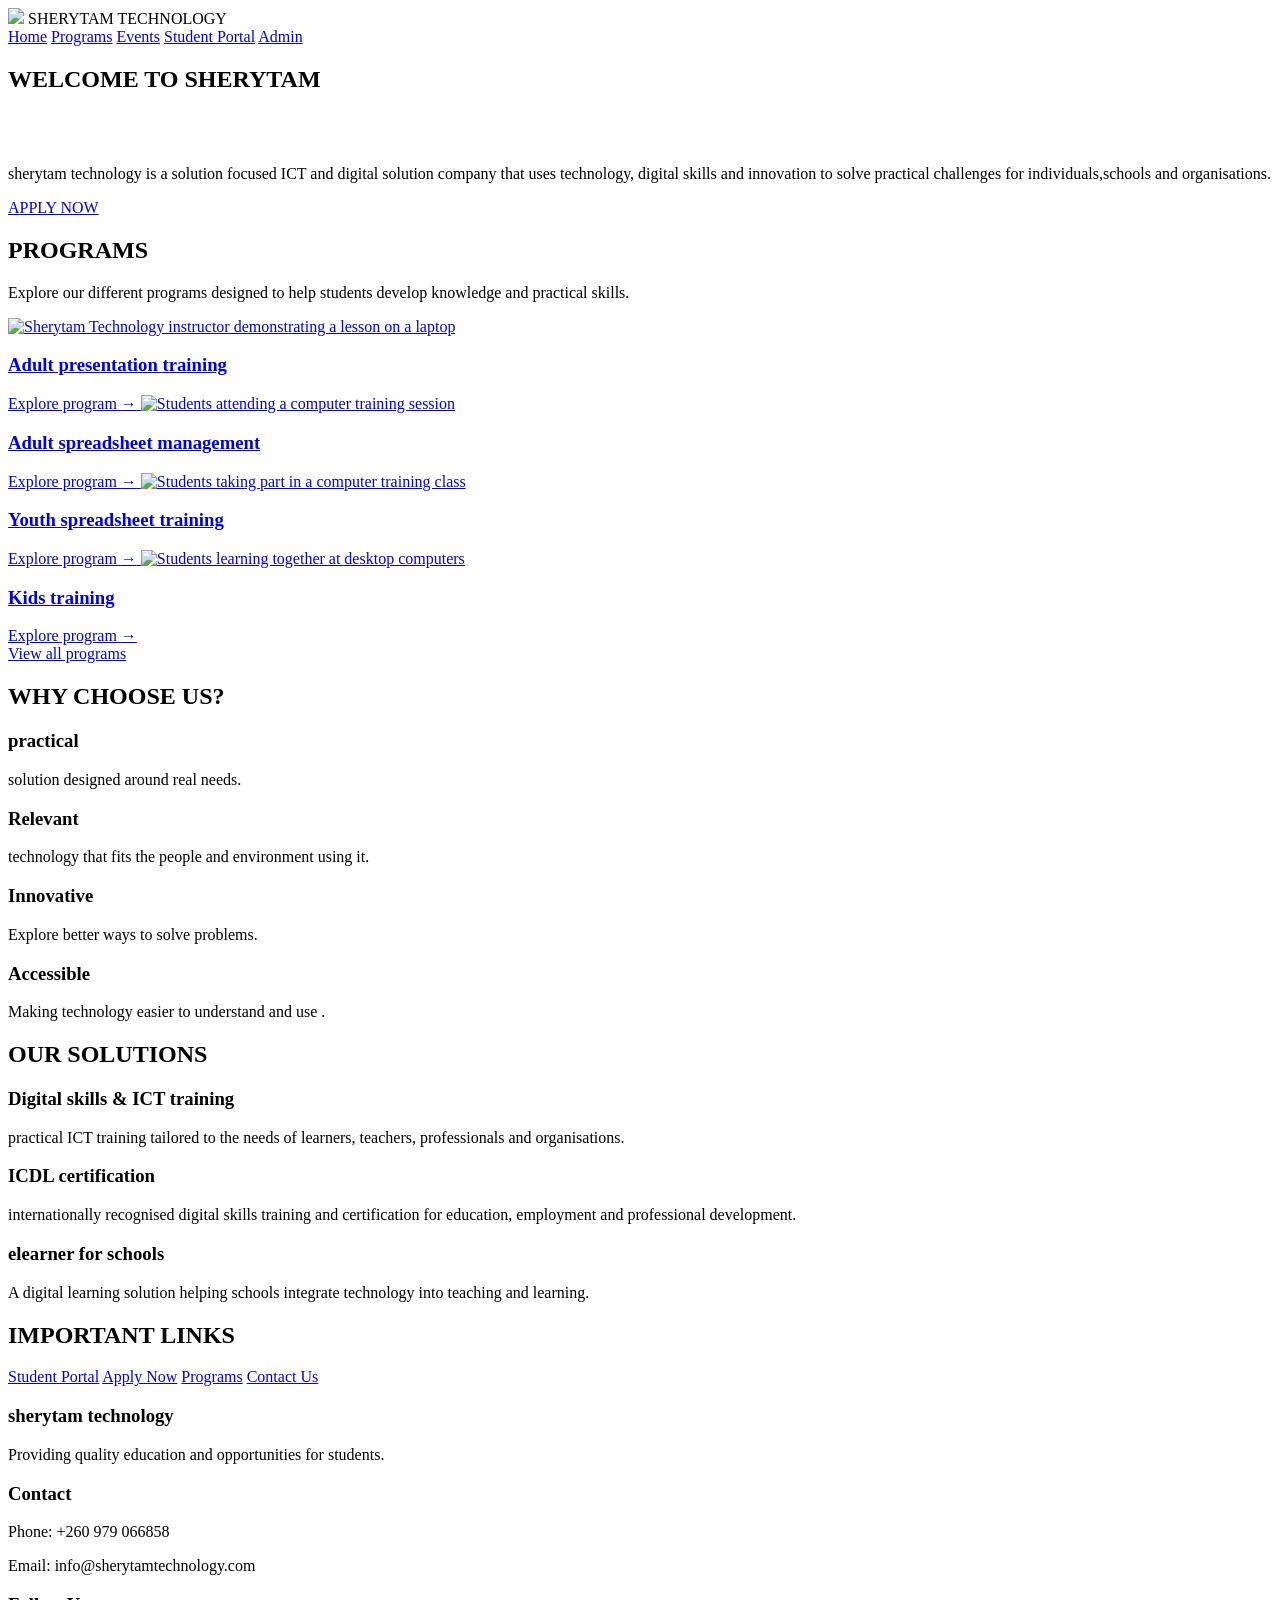
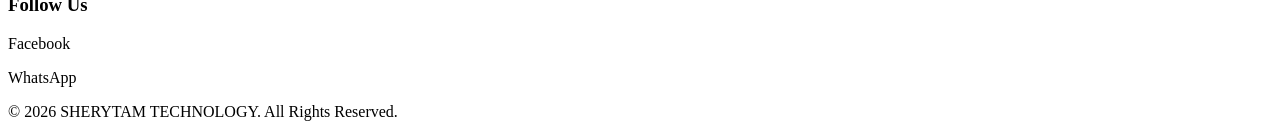
==== commit 83818568: "Add files via upload" ====
--- a/index.html
+++ b/index.html
@@ -1,1754 +1,247 @@
-<!DOCTYPE html>
-<html lang="en">
-<head>
-<meta charset="UTF-8">
-<meta name="viewport" content="width=device-width, initial-scale=1.0">
-<title>Sherytam Technology | Student Portal</title>
-<link rel="preconnect" href="https://fonts.googleapis.com">
-<link rel="preconnect" href="https://fonts.gstatic.com" crossorigin>
-<link href="https://fonts.googleapis.com/css2?family=Inter:wght@400;500;600;700;800&display=swap" rel="stylesheet">
-<style>
-  :root{
-    --blue-950:#081d4e;
-    --blue-900:#0a2472;
-    --blue-800:#123a8c;
-    --blue-700:#1d4ed8;
-    --blue-600:#2563eb;
-    --blue-500:#3b82f6;
-    --blue-400:#60a5fa;
-    --blue-100:#dbeafe;
-    --blue-50:#eff6ff;
-    --blue-border:#e3ecfb;
-    --ink:#0f2547;
-    --slate:#5b6b85;
-    --slate-light:#8ca0bd;
-    --bg:#f4f7fe;
-    --white:#ffffff;
-    --green-bg:#dcfce7; --green-fg:#166534;
-    --amber-bg:#fef3c7; --amber-fg:#92400e;
-    --red-bg:#fee2e2;   --red-fg:#991b1b;
-    --radius:16px;
-    --shadow:0 4px 18px rgba(18,58,140,.07);
-    --shadow-lg:0 12px 30px rgba(18,58,140,.14);
-  }
-  *{margin:0;padding:0;box-sizing:border-box;}
-  html{scroll-behavior:smooth;}
-  body{font-family:'Inter',system-ui,-apple-system,sans-serif;background:var(--bg);color:var(--ink);-webkit-font-smoothing:antialiased;}
-  h1,h2,h3,h4{line-height:1.25;}
-  a{cursor:pointer;text-decoration:none;color:inherit;}
-  button{font-family:inherit;}
-  .hidden{display:none !important;}
-
-  /* ============ AVATARS ============ */
-  .avatar{border-radius:50%;display:flex;align-items:center;justify-content:center;color:#fff;font-weight:700;flex-shrink:0;
-    background:linear-gradient(135deg,var(--blue-600),var(--blue-400));}
-  .avatar-lg{width:88px;height:88px;font-size:30px;}
-  .avatar-md{width:56px;height:56px;font-size:19px;}
-  .avatar-sm{width:40px;height:40px;font-size:14px;}
-
-  /* ============ LOGIN PAGE ============ */
-  .login-view{min-height:100vh;display:grid;grid-template-columns:1fr 1.15fr;}
-  .login-brand{background:linear-gradient(160deg,var(--blue-950) 0%,var(--blue-800) 55%,var(--blue-600) 100%);color:#fff;
-    padding:48px 56px;display:flex;flex-direction:column;justify-content:space-between;position:relative;overflow:hidden;}
-  .login-brand::before{content:"";position:absolute;width:520px;height:520px;border-radius:50%;
-    background:radial-gradient(circle,rgba(255,255,255,.10),transparent 65%);top:-160px;right:-160px;}
-  .login-brand::after{content:"";position:absolute;width:380px;height:380px;border-radius:50%;
-    background:radial-gradient(circle,rgba(255,255,255,.07),transparent 65%);bottom:-120px;left:-100px;}
-  .brand-top{display:flex;align-items:center;gap:14px;position:relative;z-index:1;}
-  .brand-logo{width:52px;height:52px;display:flex;align-items:center;justify-content:center;flex-shrink:0;}
-  .brand-logo img,.logo-mark img{width:100%;height:100%;object-fit:contain;filter:drop-shadow(0 2px 4px rgba(0,0,0,.2)) brightness(1.12) saturate(1.08);}
-  .brand-top h1{font-size:20px;font-weight:800;letter-spacing:-.01em;}
-  .brand-top p{font-size:12.5px;color:rgba(255,255,255,.72);margin-top:2px;}
-  .brand-mid{position:relative;z-index:1;}
-  .brand-mid h2{font-size:clamp(28px,3vw,40px);font-weight:800;letter-spacing:-.02em;line-height:1.15;}
-  .brand-mid h2 span{color:#9cc2ff;}
-  .brand-mid>p{margin-top:16px;color:rgba(255,255,255,.82);font-size:15.5px;line-height:1.65;max-width:440px;}
-  .brand-feats{margin-top:30px;display:grid;gap:14px;}
-  .brand-feat{display:flex;align-items:center;gap:12px;font-size:14.5px;color:rgba(255,255,255,.92);}
-  .feat-check{width:26px;height:26px;border-radius:50%;background:rgba(255,255,255,.16);display:flex;align-items:center;justify-content:center;flex-shrink:0;}
-  .brand-bottom{position:relative;z-index:1;font-size:12.5px;color:rgba(255,255,255,.55);}
-
-  .login-form-side{display:flex;align-items:flex-start;justify-content:center;padding:48px 28px;overflow-y:auto;max-height:100vh;}
-  .form-card{width:100%;max-width:520px;}
-  .form-card h2{font-size:26px;font-weight:800;letter-spacing:-.02em;}
-  .form-card>p{margin-top:8px;color:var(--slate);font-size:14.5px;}
-  .login-form{margin-top:26px;}
-  .form-row{display:grid;grid-template-columns:1fr 1fr;gap:14px;}
-  .field{margin-bottom:15px;}
-  .field label{display:block;font-size:13px;font-weight:600;color:var(--ink);margin-bottom:6px;}
-  .field label em{color:var(--blue-600);font-style:normal;}
-  .field input,.field select,.field textarea{width:100%;padding:12px 14px;border:1.5px solid #d7e3f8;border-radius:11px;
-    font-size:14px;font-family:inherit;background:#fbfdff;color:var(--ink);transition:border-color .2s,box-shadow .2s,background .2s;}
-  .field input:focus,.field select:focus,.field textarea:focus{outline:none;border-color:var(--blue-600);background:#fff;
-    box-shadow:0 0 0 3px rgba(37,99,235,.13);}
-  .field select{appearance:none;background-image:url("data:image/svg+xml,%3Csvg xmlns='http://www.w3.org/2000/svg' width='12' height='12' viewBox='0 0 24 24' fill='none' stroke='%235b6b85' stroke-width='2.4' stroke-linecap='round'%3E%3Cpath d='m6 9 6 6 6-6'/%3E%3C/svg%3E");
-    background-repeat:no-repeat;background-position:right 14px center;padding-right:38px;}
-  .phone-input{display:flex;align-items:center;border:1.5px solid #d7e3f8;border-radius:11px;background:#fbfdff;overflow:hidden;}
-  .phone-input:focus-within{border-color:var(--blue-600);background:#fff;box-shadow:0 0 0 3px rgba(37,99,235,.13);}
-  .phone-input span{padding:0 0 0 13px;font-size:14px;font-weight:700;color:var(--blue-700);}
-  .phone-input input{border:0;background:transparent;box-shadow:none !important;}
-  .role-group{display:grid;grid-template-columns:repeat(3,1fr);gap:10px;margin-bottom:15px;}
-  .role-option input{position:absolute;opacity:0;pointer-events:none;}
-  .role-option span{display:flex;flex-direction:column;align-items:center;gap:8px;padding:14px 8px;border:1.5px solid #d7e3f8;
-    border-radius:12px;font-size:13px;font-weight:600;color:var(--slate);cursor:pointer;transition:.2s;background:#fbfdff;text-align:center;}
-  .role-option svg{width:22px;height:22px;stroke:var(--blue-600);}
-  .role-option input:checked + span{border-color:var(--blue-600);background:var(--blue-50);color:var(--blue-700);
-    box-shadow:0 0 0 3px rgba(37,99,235,.12);}
-  .form-error{display:none;background:var(--red-bg);color:var(--red-fg);font-size:13px;font-weight:500;border-radius:10px;
-    padding:11px 14px;margin-bottom:14px;}
-  .form-error.show{display:block;}
-  .fine-print{margin-top:14px;font-size:12.5px;color:var(--slate-light);text-align:center;}
-  .fine-print a{color:var(--blue-600);font-weight:600;}
-
-  /* ============ BUTTONS ============ */
-  .btn{display:inline-flex;align-items:center;justify-content:center;gap:8px;padding:11px 20px;border-radius:11px;font-weight:600;
-    font-size:14px;border:1.5px solid transparent;cursor:pointer;transition:transform .15s,box-shadow .2s,background .2s,color .2s;white-space:nowrap;}
-  .btn-primary{background:linear-gradient(135deg,var(--blue-700),var(--blue-500));color:#fff;box-shadow:0 5px 14px rgba(37,99,235,.28);}
-  .btn-primary:hover{transform:translateY(-1px);box-shadow:0 8px 20px rgba(37,99,235,.36);}
-  .btn-outline{background:#fff;border-color:#c9dcf9;color:var(--blue-700);}
-  .btn-outline:hover{background:var(--blue-50);}
-  .btn-block{width:100%;padding:14px;font-size:15px;}
-  .btn-sm{padding:7px 14px;font-size:13px;border-radius:9px;}
-  .btn-ghost{background:transparent;color:var(--blue-700);}
-  .btn-ghost:hover{background:var(--blue-50);}
-  .icon-btn{position:relative;width:40px;height:40px;border-radius:11px;border:1.5px solid var(--blue-border);background:#fff;
-    color:var(--slate);display:inline-flex;align-items:center;justify-content:center;cursor:pointer;transition:.2s;flex-shrink:0;}
-  .icon-btn:hover{border-color:var(--blue-400);color:var(--blue-600);}
-  .icon-btn .dot{position:absolute;top:9px;right:10px;width:8px;height:8px;border-radius:50%;background:#ef4444;border:2px solid #fff;}
-
-  /* ============ SIDEBAR ============ */
-  .sidebar{position:fixed;left:0;top:0;bottom:0;width:264px;background:linear-gradient(180deg,var(--blue-950),var(--blue-900) 45%,var(--blue-800));
-    color:#fff;display:flex;flex-direction:column;z-index:60;transition:transform .3s ease;}
-  .sidebar-header{display:flex;align-items:center;gap:12px;padding:20px 20px 18px;border-bottom:1px solid rgba(255,255,255,.12);}
-  .sidebar-header .logo-mark{width:44px;height:44px;display:flex;align-items:center;justify-content:center;flex-shrink:0;}
-  .sidebar-header h1{font-size:15.5px;font-weight:800;letter-spacing:-.01em;}
-  .sidebar-header p{font-size:11.5px;color:rgba(255,255,255,.62);margin-top:2px;}
-  .nav{flex:1;overflow-y:auto;padding:14px 12px 8px;}
-  .nav::-webkit-scrollbar{width:5px;}
-  .nav::-webkit-scrollbar-thumb{background:rgba(255,255,255,.18);border-radius:4px;}
-  .nav-label{font-size:10.5px;text-transform:uppercase;letter-spacing:.12em;color:rgba(255,255,255,.45);font-weight:700;margin:14px 12px 7px;}
-  .nav-label:first-child{margin-top:0;}
-  .nav-link{display:flex;align-items:center;gap:12px;padding:10.5px 12px;border-radius:11px;color:rgba(255,255,255,.78);
-    font-size:14px;font-weight:500;cursor:pointer;transition:.18s;margin-bottom:2px;border:1px solid transparent;}
-  .nav-link svg{width:19px;height:19px;flex-shrink:0;}
-  .nav-link:hover{background:rgba(255,255,255,.09);color:#fff;}
-  .nav-link.active{background:#fff;color:var(--blue-800);font-weight:700;box-shadow:0 6px 16px rgba(0,0,0,.22);}
-  .nav-link.nav-logout{color:#ffb4b4;}
-  .nav-link.nav-logout:hover{background:rgba(239,68,68,.16);color:#ffd4d4;}
-  .sidebar-footer{display:flex;align-items:center;gap:11px;padding:15px 18px;border-top:1px solid rgba(255,255,255,.12);}
-  .sf-name{font-size:13.5px;font-weight:700;}
-  .sf-role{font-size:11.5px;color:rgba(255,255,255,.6);}
-  .overlay{position:fixed;inset:0;background:rgba(8,25,65,.5);backdrop-filter:blur(2px);z-index:55;opacity:1;transition:opacity .3s;}
-
-  /* ============ MAIN LAYOUT ============ */
-  .main{margin-left:264px;min-height:100vh;display:flex;flex-direction:column;}
-  .topbar{position:sticky;top:0;z-index:40;background:rgba(255,255,255,.88);backdrop-filter:blur(10px);
-    border-bottom:1px solid var(--blue-border);display:flex;align-items:center;justify-content:space-between;gap:16px;padding:13px 28px;}
-  .topbar-left{display:flex;align-items:center;gap:14px;}
-  #menuBtn{display:none;}
-  #pageTitle{font-size:19px;font-weight:800;letter-spacing:-.01em;}
-  .topbar-right{display:flex;align-items:center;gap:14px;}
-  .search{display:flex;align-items:center;gap:9px;background:#f2f6fd;border:1.5px solid transparent;border-radius:11px;padding:9px 14px;width:280px;transition:.2s;}
-  .search:focus-within{border-color:var(--blue-500);background:#fff;box-shadow:0 0 0 3px rgba(37,99,235,.1);}
-  .search svg{width:16px;height:16px;color:var(--slate-light);flex-shrink:0;}
-  .search input{border:none;background:transparent;outline:none;font-size:13.5px;width:100%;font-family:inherit;color:var(--ink);}
-  .profile-menu{position:relative;}
-  .topbar-user{display:flex;align-items:center;gap:11px;padding:7px 0 7px 14px;border:0;border-left:1.5px solid var(--blue-border);background:transparent;text-align:left;cursor:pointer;color:inherit;}
-  .topbar-user:focus-visible{outline:3px solid rgba(37,99,235,.3);outline-offset:3px;border-radius:9px;}
-  .profile-chevron{width:15px;height:15px;color:var(--slate);transition:transform .2s;}
-  .profile-menu.open .profile-chevron{transform:rotate(180deg);}
-  .tu-name{font-size:13.5px;font-weight:700;line-height:1.2;}
-  .tu-role{font-size:11.5px;color:var(--slate);}
-  .id-popover{position:absolute;right:0;top:calc(100% + 14px);width:360px;padding:15px;border-radius:19px;background:#fffdf8;border:1px solid #eee5d5;
-    box-shadow:0 18px 48px rgba(14,35,74,.22);z-index:70;transform-origin:top right;animation:id-pop .2s ease-out;}
-  .id-popover[hidden]{display:none;}
-  @keyframes id-pop{from{opacity:0;transform:translateY(-6px) scale(.98)}to{opacity:1;transform:translateY(0) scale(1)}}
-  .id-card{position:relative;overflow:hidden;border-radius:15px;background:linear-gradient(135deg,#fff 0%,#f7f9ff 62%,#fff6e8 100%);border:1px solid #e6ebf5;padding:18px;}
-  .id-card::after{content:"";position:absolute;width:180px;height:180px;border-radius:50%;right:-75px;bottom:-92px;background:radial-gradient(circle,rgba(244,190,96,.25),transparent 70%);pointer-events:none;}
-  .id-card-brand{display:flex;align-items:center;gap:8px;color:var(--blue-800);font-size:10px;font-weight:800;letter-spacing:.12em;text-transform:uppercase;}
-  .id-card-brand .id-logo{width:30px;height:30px;border-radius:8px;display:grid;place-items:center;overflow:hidden;}
-  .id-card-brand .id-logo img{width:100%;height:100%;object-fit:contain;}
-  .id-card-main{display:flex;align-items:center;gap:14px;margin:19px 0 15px;position:relative;z-index:1;}
-  .id-card-main .avatar{width:76px;height:76px;font-size:25px;border:3px solid #fff;box-shadow:0 4px 13px rgba(18,58,140,.17);}
-  .id-card-name{font-size:18px;font-weight:800;line-height:1.25;color:var(--ink);overflow-wrap:anywhere;}
-  .id-card-status{display:inline-flex;align-items:center;gap:6px;margin-top:7px;color:#28624a;background:#e7f4e9;padding:5px 9px;border-radius:99px;font-size:11px;font-weight:700;}
-  .id-card-status::before{content:"";width:7px;height:7px;border-radius:50%;background:#4d9b68;}
-  .id-card-fields{display:grid;grid-template-columns:1fr 1fr;gap:11px 16px;border-top:1px solid #e8e9e7;padding-top:13px;position:relative;z-index:1;}
-  .id-card-field small{display:block;color:#7b8492;font-size:9px;font-weight:700;letter-spacing:.1em;text-transform:uppercase;margin-bottom:3px;}
-  .id-card-field strong{display:block;color:#263957;font-size:12px;line-height:1.35;overflow-wrap:anywhere;}
-  .id-card-note{margin:12px 2px 1px;color:#778397;font-size:11px;line-height:1.5;}
-  .content{padding:28px;max-width:1240px;width:100%;margin:0 auto;flex:1;}
-  .portal-footer{text-align:center;font-size:12.5px;color:var(--slate-light);padding:20px;}
-
-  /* ============ SECTIONS ============ */
-  .section-head{margin-bottom:20px;}
-  .section-head h2{font-size:22px;font-weight:800;letter-spacing:-.01em;}
-  .section-head p{margin-top:5px;color:var(--slate);font-size:14px;}
-
-  .card{background:var(--white);border:1px solid var(--blue-border);border-radius:var(--radius);padding:22px;box-shadow:var(--shadow);}
-  .card-head{display:flex;align-items:center;justify-content:space-between;gap:12px;margin-bottom:16px;}
-  .card-head h3{font-size:16px;font-weight:800;display:flex;align-items:center;gap:10px;}
-  .card-head .link{color:var(--blue-600);font-size:13px;font-weight:600;cursor:pointer;}
-  .card-head .link:hover{text-decoration:underline;}
-  .head-icon{width:36px;height:36px;border-radius:10px;background:var(--blue-50);color:var(--blue-600);display:flex;align-items:center;justify-content:center;flex-shrink:0;}
-  .head-icon svg{width:18px;height:18px;}
-
-  /* Dashboard student ID card */
-  .dashboard-id-card{width:min(100%,620px);background:#fff;border:1px solid #dce6f5;border-radius:18px;overflow:hidden;
-    box-shadow:0 10px 28px rgba(18,58,140,.1);margin-bottom:24px;position:relative;}
-  .dashboard-id-card::after{content:"";position:absolute;width:210px;height:210px;border-radius:50%;right:-106px;bottom:-100px;
-    background:radial-gradient(circle,rgba(96,165,250,.13),transparent 70%);pointer-events:none;}
-  .dashboard-id-header{height:58px;padding:0 20px;background:#f3f7ff;border-bottom:1px solid #e6edf8;display:flex;align-items:center;justify-content:space-between;gap:14px;}
-  .dashboard-id-brand{display:flex;align-items:center;gap:10px;color:var(--blue-900);font-size:12px;font-weight:800;letter-spacing:.01em;}
-  .dashboard-id-brand img{width:36px;height:36px;object-fit:contain;}
-  .dashboard-id-label{font-size:10px;letter-spacing:.13em;text-transform:uppercase;color:#71819b;font-weight:800;}
-  .dashboard-id-body{display:flex;align-items:center;gap:20px;padding:22px;position:relative;z-index:1;}
-  .dashboard-id-photo{width:92px;height:112px;border-radius:12px;border:3px solid #fff;box-shadow:0 3px 12px rgba(18,58,140,.18);font-size:28px;}
-  .dashboard-id-info{min-width:0;}
-  .dashboard-id-caption{font-size:10px;letter-spacing:.14em;text-transform:uppercase;color:#8492a7;font-weight:800;margin-bottom:5px;}
-  .dashboard-id-name{font-size:clamp(21px,2.4vw,27px);font-weight:800;letter-spacing:-.025em;color:var(--ink);overflow-wrap:anywhere;}
-  .dashboard-id-fields{display:flex;align-items:flex-start;gap:28px;flex-wrap:wrap;margin-top:15px;}
-  .dashboard-id-field small{display:block;color:#8492a7;font-size:9px;letter-spacing:.12em;text-transform:uppercase;font-weight:800;margin-bottom:4px;}
-  .dashboard-id-field strong{display:block;color:#263957;font-size:13px;line-height:1.4;}
-  .dashboard-id-status{display:inline-flex;align-items:center;gap:6px;border-radius:999px;background:#e8f5eb;color:#28624a;padding:5px 10px;font-size:12px;}
-  .dashboard-id-status::before{content:"";width:7px;height:7px;border-radius:50%;background:#4d9b68;}
-  .dashboard-id-footer{border-top:1px solid #edf1f6;padding:10px 20px;color:#71819b;font-size:11px;position:relative;z-index:1;}
-
-  /* Stat cards */
-  .stat-grid{display:grid;grid-template-columns:repeat(3,minmax(0,1fr));gap:20px;margin-bottom:24px;}
-  .stat-card{display:flex;flex-direction:column;min-width:0;}
-  .stat-top{display:flex;align-items:center;gap:12px;margin-bottom:14px;}
-  .stat-icon{width:44px;height:44px;border-radius:12px;display:flex;align-items:center;justify-content:center;flex-shrink:0;}
-  .stat-icon svg{width:21px;height:21px;}
-  .si-blue{background:var(--blue-50);color:var(--blue-600);}
-  .si-deep{background:var(--blue-100);color:var(--blue-800);}
-  .stat-label{font-size:13px;font-weight:600;color:var(--slate);}
-  .stat-value{font-size:30px;font-weight:800;letter-spacing:-.02em;}
-  .stat-value small{font-size:15px;color:var(--slate);font-weight:600;}
-  .stat-note{margin-top:10px;font-size:12.5px;color:var(--slate);}
-  .stat-note strong{color:var(--blue-700);}
-
-  .progress{height:9px;background:#e7effc;border-radius:99px;overflow:hidden;margin-top:10px;}
-  .progress-fill{height:100%;border-radius:99px;background:linear-gradient(90deg,var(--blue-700),var(--blue-400));transition:width .6s ease;}
-
-  /* Home columns */
-  .home-cols{display:grid;grid-template-columns:1.9fr 1fr;gap:20px;align-items:start;}
-
-  /* Tabs */
-  .tabs{display:flex;gap:6px;background:#eef4fd;padding:5px;border-radius:12px;width:max-content;margin-bottom:16px;}
-  .tab-btn{padding:8px 18px;border-radius:9px;border:none;background:transparent;font-size:13px;font-weight:600;color:var(--slate);cursor:pointer;transition:.2s;}
-  .tab-btn.active{background:#fff;color:var(--blue-700);box-shadow:0 2px 8px rgba(18,58,140,.12);}
-  .course-row{display:flex;align-items:center;gap:15px;padding:13px 6px;border-bottom:1px solid #eef3fc;}
-  .course-row:last-child{border-bottom:none;}
-  .course-icon{width:46px;height:46px;border-radius:12px;display:flex;align-items:center;justify-content:center;font-weight:800;font-size:14px;flex-shrink:0;color:var(--blue-800);}
-  .ci-1{background:#dbeafe;} .ci-2{background:#e0e9ff;} .ci-3{background:#cfe4ff;} .ci-4{background:#d3f0ff;} .ci-5{background:#e4ecff;}
-  .course-info{flex:1;min-width:0;}
-  .course-info h4{font-size:14.5px;font-weight:700;}
-  .course-info p{font-size:12.5px;color:var(--slate);margin-top:3px;}
-  .course-info .progress{margin-top:8px;height:7px;}
-  .course-pct{font-size:14px;font-weight:800;color:var(--blue-700);flex-shrink:0;}
-
-  /* Announcements */
-  .announce{display:flex;gap:13px;padding:13px 2px;border-bottom:1px solid #eef3fc;}
-  .announce:last-child{border-bottom:none;}
-  .announce-dot{width:9px;height:9px;border-radius:50%;background:var(--blue-500);margin-top:6px;flex-shrink:0;}
-  .announce p{font-size:13.5px;line-height:1.5;}
-  .announce span{display:block;font-size:12px;color:var(--slate-light);margin-top:4px;}
-  .notification-wrap{position:relative;}
-  .notification-panel{position:absolute;top:calc(100% + 12px);right:0;width:min(390px,calc(100vw - 32px));max-height:430px;overflow:auto;padding:16px;
-    border:1px solid var(--blue-border);border-radius:15px;background:#fff;box-shadow:0 16px 40px rgba(8,29,78,.18);z-index:80;}
-  .notification-panel[hidden]{display:none;}
-  .notification-panel h3{font-size:15px;margin-bottom:10px;}
-  .notification-item{padding:12px 0;border-top:1px solid #eef3fc;}
-  .notification-item strong{display:block;font-size:13px;}
-  .notification-item p{font-size:12.5px;line-height:1.5;color:var(--slate);margin-top:4px;}
-  .notification-item small{display:block;color:var(--slate-light);font-size:11px;margin-top:5px;}
-  .notification-empty{font-size:13px;color:var(--slate);padding:12px 0;}
-
-  /* Tables */
-  .table-wrap{overflow-x:auto;border:1px solid var(--blue-border);border-radius:14px;background:#fff;box-shadow:var(--shadow);}
-  table{width:100%;border-collapse:collapse;font-size:13.8px;min-width:620px;}
-  th{text-align:left;font-size:11.5px;text-transform:uppercase;letter-spacing:.06em;color:var(--slate);background:var(--blue-50);padding:12px 16px;font-weight:700;}
-  td{padding:14px 16px;border-bottom:1px solid #edf2fb;vertical-align:middle;}
-  tr:last-child td{border-bottom:none;}
-  tbody tr:hover td{background:#f8fbff;}
-  .cell-main{font-weight:700;font-size:14px;}
-  .cell-sub{font-size:12.3px;color:var(--slate);margin-top:3px;}
-
-  .pill{display:inline-block;padding:4.5px 12px;border-radius:999px;font-size:12px;font-weight:600;white-space:nowrap;}
-  .pill-blue{background:var(--blue-100);color:var(--blue-800);}
-  .pill-green{background:var(--green-bg);color:var(--green-fg);}
-  .pill-amber{background:var(--amber-bg);color:var(--amber-fg);}
-  .pill-red{background:var(--red-bg);color:var(--red-fg);}
-
-  /* Course grid (Courses page) */
-  .grid-2{display:grid;grid-template-columns:repeat(2,1fr);gap:20px;}
-  .course-card .course-icon{width:52px;height:52px;font-size:16px;border-radius:14px;margin-bottom:14px;}
-  .course-card h3{font-size:16px;font-weight:800;}
-  .course-card .instr{font-size:13px;color:var(--slate);margin-top:5px;}
-  .course-card .meta{display:flex;justify-content:space-between;font-size:12.5px;color:var(--slate);margin-top:12px;}
-  .course-card .progress{height:8px;}
-  .course-card .cc-foot{display:flex;justify-content:space-between;align-items:center;margin-top:16px;}
-
-  /* Info / registration */
-  .info-grid{display:grid;grid-template-columns:repeat(4,1fr);gap:16px;margin-bottom:20px;}
-  .info-tile{background:#fff;border:1px solid var(--blue-border);border-radius:14px;padding:16px 18px;box-shadow:var(--shadow);}
-  .info-tile p{font-size:12px;color:var(--slate);text-transform:uppercase;letter-spacing:.05em;font-weight:600;}
-  .info-tile h4{font-size:15.5px;font-weight:800;margin-top:6px;}
-
-  /* Payments */
-  .pay-balance{display:flex;align-items:center;justify-content:space-between;gap:16px;flex-wrap:wrap;
-    background:linear-gradient(120deg,var(--blue-900),var(--blue-600));color:#fff;border-radius:16px;padding:22px 24px;margin-bottom:20px;box-shadow:var(--shadow-lg);}
-  .pay-balance p{font-size:13px;color:rgba(255,255,255,.78);font-weight:500;}
-  .pay-balance h3{font-size:30px;font-weight:800;margin-top:5px;letter-spacing:-.02em;}
-  .pay-balance .due{font-size:12.5px;background:rgba(255,255,255,.15);padding:8px 14px;border-radius:10px;border:1px solid rgba(255,255,255,.22);}
-
-  /* Profile */
-  .profile-top{display:flex;align-items:center;gap:22px;flex-wrap:wrap;margin-bottom:22px;}
-  .avatar-wrap{position:relative;}
-  .avatar-edit{position:absolute;bottom:2px;right:2px;width:32px;height:32px;border-radius:50%;background:var(--blue-700);color:#fff;
-    border:2.5px solid #fff;display:flex;align-items:center;justify-content:center;cursor:pointer;transition:.2s;}
-  .avatar-edit:hover{background:var(--blue-800);transform:scale(1.06);}
-  .avatar-edit svg{width:14px;height:14px;}
-  .profile-top h3{font-size:20px;font-weight:800;}
-  .profile-top .pt-sub{color:var(--slate);font-size:13.5px;margin-top:4px;}
-
-  /* Library */
-  .lib-row{display:flex;align-items:center;gap:15px;padding:14px 4px;border-bottom:1px solid #eef3fc;}
-  .lib-row:last-child{border-bottom:none;}
-  .file-chip{width:44px;height:44px;border-radius:11px;display:flex;align-items:center;justify-content:center;font-size:10.5px;font-weight:800;flex-shrink:0;letter-spacing:.03em;}
-  .chip-pdf{background:var(--red-bg);color:var(--red-fg);}
-  .chip-vid{background:var(--blue-100);color:var(--blue-800);}
-  .chip-ppt{background:var(--amber-bg);color:var(--amber-fg);}
-  .chip-doc{background:var(--blue-50);color:var(--blue-700);}
-  .lib-info{flex:1;min-width:0;}
-  .lib-info h4{font-size:14px;font-weight:700;}
-  .lib-info p{font-size:12.5px;color:var(--slate);margin-top:3px;}
-
-  /* Support */
-  .support-cards{display:grid;grid-template-columns:repeat(3,1fr);gap:16px;margin-bottom:20px;}
-  .support-card{display:flex;align-items:center;gap:14px;}
-  .support-card .stat-icon{width:46px;height:46px;}
-  .support-card h4{font-size:14.5px;font-weight:800;}
-  .support-card p{font-size:13px;color:var(--slate);margin-top:3px;}
-  details.faq{border:1px solid var(--blue-border);border-radius:12px;background:#fff;margin-bottom:10px;overflow:hidden;}
-  details.faq summary{padding:15px 18px;font-size:14px;font-weight:700;cursor:pointer;list-style:none;display:flex;justify-content:space-between;align-items:center;gap:10px;}
-  details.faq summary::-webkit-details-marker{display:none;}
-  details.faq summary::after{content:"+";font-size:19px;color:var(--blue-600);font-weight:600;transition:.2s;}
-  details.faq[open] summary::after{transform:rotate(45deg);}
-  details.faq .faq-body{padding:0 18px 16px;font-size:13.5px;color:var(--slate);line-height:1.6;}
-
-  /* Certificate */
-  .cert-wrap{display:flex;justify-content:center;}
-  .cert-preview{width:100%;max-width:640px;background:linear-gradient(150deg,#fff, var(--blue-50));border:2px solid var(--blue-100);
-    border-radius:18px;padding:8px;box-shadow:var(--shadow-lg);}
-  .cert-inner{border:1.5px dashed #b9cff4;border-radius:13px;padding:36px 30px;text-align:center;position:relative;}
-  .cert-seal{width:74px;height:74px;border-radius:50%;background:linear-gradient(135deg,var(--blue-800),var(--blue-500));color:#fff;
-    display:flex;flex-direction:column;align-items:center;justify-content:center;margin:0 auto 16px;font-weight:800;font-size:20px;
-    box-shadow:0 8px 20px rgba(18,58,140,.3);border:3px solid #fff;outline:2px solid var(--blue-100);}
-  .cert-seal small{font-size:8.5px;font-weight:600;letter-spacing:.1em;margin-top:2px;}
-  .cert-inner h3{font-family:Georgia,serif;font-style:italic;font-size:26px;color:var(--blue-900);font-weight:700;}
-  .cert-inner .cert-name{font-size:24px;font-weight:800;color:var(--ink);margin:18px 0 6px;letter-spacing:-.01em;}
-  .cert-inner p{font-size:13.5px;color:var(--slate);line-height:1.6;}
-  .cert-signs{display:flex;justify-content:space-between;margin-top:38px;gap:20px;}
-  .cert-signs div{flex:1;}
-  .cert-signs .line{border-top:1.5px solid #9fb6dd;padding-top:7px;font-size:11.5px;color:var(--slate);}
-  .cert-actions{display:flex;justify-content:center;gap:12px;margin-top:22px;}
-
-  /* Toast */
-  .toast{position:fixed;bottom:26px;right:26px;background:var(--blue-950);color:#fff;padding:14px 20px;border-radius:13px;
-    font-size:13.5px;font-weight:600;box-shadow:0 14px 34px rgba(8,25,65,.35);transform:translateY(18px);opacity:0;pointer-events:none;
-    transition:.3s;z-index:200;max-width:340px;}
-  .toast.show{transform:none;opacity:1;}
-
-  /* ============ RESPONSIVE ============ */
-  @media (max-width:1180px){
-    .home-cols{grid-template-columns:1fr;}
-    .info-grid{grid-template-columns:repeat(2,1fr);}
-    .grid-2{grid-template-columns:1fr;}
-    .support-cards{grid-template-columns:1fr;}
-  }
-  @media (max-width:960px){
-    .sidebar{transform:translateX(-100%);}
-    .sidebar.open{transform:none;box-shadow:0 0 60px rgba(8,25,65,.4);}
-    .main{margin-left:0;}
-    #menuBtn{display:inline-flex;}
-    .search{display:none;}
-    .login-view{grid-template-columns:1fr;}
-    .login-brand{padding:34px 28px;gap:26px;}
-    .brand-feats{display:none;}
-    .login-form-side{max-height:none;}
-  }
-  @media (max-width:640px){
-    .content{padding:18px 16px;}
-    .form-row{grid-template-columns:1fr;}
-    .role-group{grid-template-columns:1fr;}
-    .info-grid{grid-template-columns:1fr;}
-    .topbar{padding:12px 16px;}
-    .topbar-user > div:nth-child(2){display:none;}
-    .id-popover{width:min(360px,calc(100vw - 32px));}
-    .dashboard-id-body{padding:17px;gap:14px;}
-    .dashboard-id-photo{width:78px;height:96px;font-size:24px;}
-    .dashboard-id-fields{gap:14px;}
-    .stat-grid{grid-template-columns:1fr;}
-  }
-</style>
-</head>
-<body>
-
-<!-- ==================== LOGIN / SIGN-UP ==================== -->
-<div class="login-view" id="loginView">
-  <div class="login-brand">
-    <div class="brand-top">
-      <div class="brand-logo"><img src="sherytam-logo.png" alt="Sherytam Technology logo"></div>
-      <div>
-        <h1>Sherytam Technology</h1>
-        <p>Student Portal</p>
-      </div>
-    </div>
-    <div class="brand-mid">
-      <h2>Build real ICT skills.<br><span>Learn. Practice. Get certified.</span></h2>
-      <p>Welcome to the official student portal of Sherytam Technology. Access your courses, assignments, grades, payments and certificates — all in one place.</p>
-      <div class="brand-feats">
-        <div class="brand-feat">
-          <span class="feat-check"><svg width="13" height="13" viewBox="0 0 24 24" fill="none" stroke="#fff" stroke-width="3" stroke-linecap="round" stroke-linejoin="round"><path d="M20 6 9 17l-5-5"/></svg></span>
-          Internationally Recognized Certification
+<!DOCTYPE html>
+<html lang="en">
+<head>
+    <meta charset="UTF-8">
+    <meta name="viewport" content="width=device-width, initial-scale=1.0">
+
+    <title>SHERYTAM TECHNOLOGY</title>
+
+    <!-- Connect CSS -->
+    <link rel="stylesheet" href="style.css">
+</head>
+
+<body>
+
+    <!-- ================= NAVIGATION ================= -->
+    <header class="navbar">
+
+        <div class="logo">
+            <img src="IMAGES/logo.png">
+            <span>SHERYTAM TECHNOLOGY</span>
+        </div>
+
+        <nav>
+            <a href="#home">Home</a>
+            <a href="programs.html">Programs</a>
+            <a href="#events">Events</a>
+            <a href="#student">Student Portal</a>
+            <a href="#admin">Admin</a>
+        </nav>
+
+    </header>
+
+
+    <!-- ================= HERO SECTION ================= -->
+    <section id="home" class="hero">
+
+        <div class="hero-content">
+
+            <div class="hero-text">
+                <h1>WELCOME TO SHERYTAM</h1>
+                <br>
+                <br>
+
+                <p>
+                    sherytam technology is a solution focused ICT and digital solution company that uses technology, digital skills and innovation to solve practical challenges for individuals,schools and organisations.
+                </p>
+
+                <a href="#apply" class="apply-btn">APPLY NOW</a>
+            </div>
+
+        </div>
+
+    </section>
+
+
+    <!-- ================= PROGRAMS ================= -->
+    <section id="programs" class="section">
+
+        <h2>PROGRAMS</h2>
+
+        <p class="section-description">
+            Explore our different programs designed to help students
+            develop knowledge and practical skills.
+        </p>
+
+        <div class="cards">
+
+            <a class="card" href="program-adult-presentations.html" aria-label="Explore Adult presentation training">
+                <img class="card-image" src="IMAGES/program-one.jpg" alt="Sherytam Technology instructor demonstrating a lesson on a laptop">
+                <h3>Adult presentation training</h3>
+                <span class="card-link">Explore program <span aria-hidden="true">→</span></span>
+            </a>
+
+            <a class="card" href="program-adult-spreadsheets.html" aria-label="Explore Adult spreadsheet management">
+                <img class="card-image" src="IMAGES/program-two.jpg" alt="Students attending a computer training session">
+                <h3>Adult spreadsheet management</h3>
+                <span class="card-link">Explore program <span aria-hidden="true">→</span></span>
+            </a>
+
+            <a class="card" href="program-youth-spreadsheets.html" aria-label="Explore Youth spreadsheet training">
+                <img class="card-image" src="IMAGES/program-three.jpg" alt="Students taking part in a computer training class">
+                <h3>Youth spreadsheet training</h3>
+                <span class="card-link">Explore program <span aria-hidden="true">→</span></span>
+            </a>
+
+            <a class="card" href="program-kids-training.html" aria-label="Explore Kids training">
+                <img class="card-image" src="IMAGES/program-four.jpg" alt="Students learning together at desktop computers">
+                <h3>Kids training</h3>
+                <span class="card-link">Explore program <span aria-hidden="true">→</span></span>
+            </a>
+
         </div>
-        <div class="brand-feat">
-          <span class="feat-check"><svg width="13" height="13" viewBox="0 0 24 24" fill="none" stroke="#fff" stroke-width="3" stroke-linecap="round" stroke-linejoin="round"><path d="M20 6 9 17l-5-5"/></svg></span>
-          Flexible  Online Learning & Life skills Training
-        </div>
-        <div class="brand-feat">
-          <span class="feat-check"><svg width="13" height="13" viewBox="0 0 24 24" fill="none" stroke="#fff" stroke-width="3" stroke-linecap="round" stroke-linejoin="round"><path d="M20 6 9 17l-5-5"/></svg></span>
-          Simulation Videos + eBooks Included
-        </div>
-        <div class="brand-feat">
-          <span class="feat-check"><svg width="13" height="13" viewBox="0 0 24 24" fill="none" stroke="#fff" stroke-width="3" stroke-linecap="round" stroke-linejoin="round"><path d="M20 6 9 17l-5-5"/></svg></span>
-          Smart Administrative solutions
-        </div>
-      </div>
-    </div>
-    <p class="brand-bottom">© 2026 Sherytam Technology · Training the next generation of tech professionals</p>
-  </div>
-
-  <div class="login-form-side">
-    <div class="form-card">
-      <h2>Create your account</h2>
-      <p>Sign up or sign in to access your student dashboard. All fields marked <em style="color:var(--blue-600);font-style:normal;">*</em> are required.</p>
-
-      <form class="login-form" id="loginForm" novalidate>
-        <div class="form-error" id="formError"></div>
-
-        <p style="font-size:13px;font-weight:600;margin-bottom:8px;">I am signing up as a <em style="color:var(--blue-600);font-style:normal;">*</em></p>
-        <div class="role-group">
-          <label class="role-option">
-            <input type="radio" name="role" value="Student" checked>
-            <span>
-              <svg viewBox="0 0 24 24" fill="none" stroke-width="1.8" stroke-linecap="round" stroke-linejoin="round"><path d="M12 4 2 9l10 5 10-5-10-5z"/><path d="M6 11.5V16c0 1.5 2.7 3 6 3s6-1.5 6-3v-4.5"/><path d="M22 9v5"/></svg>
-              Student
-            </span>
-          </label>
-          <label class="role-option">
-            <input type="radio" name="role" value="Teacher">
-            <span>
-              <svg viewBox="0 0 24 24" fill="none" stroke-width="1.8" stroke-linecap="round" stroke-linejoin="round"><rect x="3" y="4" width="18" height="11" rx="1.5"/><path d="M12 15v3"/><path d="m8 21 4-3 4 3"/><path d="M8 9h5"/></svg>
-              Teacher
-            </span>
-          </label>
-          <label class="role-option">
-            <input type="radio" name="role" value="Professional">
-            <span>
-              <svg viewBox="0 0 24 24" fill="none" stroke-width="1.8" stroke-linecap="round" stroke-linejoin="round"><rect x="3" y="7" width="18" height="13" rx="2"/><path d="M9 7V5a2 2 0 0 1 2-2h2a2 2 0 0 1 2 2v2"/><path d="M3 12h18"/></svg>
-              Professional
-            </span>
-          </label>
-        </div>
-
-        <div class="field">
-          <label for="fName">Full Name <em>*</em></label>
-          <input type="text" id="fName" name="fullname" placeholder="e.g. Adaeze Okafor" required>
-        </div>
-
-        <div class="field">
-          <label for="fCountry">Country <em>*</em></label>
-          <select id="fCountry" name="country" required>
-            <option value="ZA" data-dial="+27" data-currency="ZAR">South Africa</option>
-            <option value="NG" data-dial="+234" data-currency="NGN">Nigeria</option>
-            <option value="KE" data-dial="+254" data-currency="KES">Kenya</option>
-            <option value="GH" data-dial="+233" data-currency="GHS">Ghana</option>
-            <option value="ZM" data-dial="+260" data-currency="ZMW">Zambia</option>
-            <option value="GB" data-dial="+44" data-currency="GBP">United Kingdom</option>
-            <option value="US" data-dial="+1" data-currency="USD">United States</option>
-          </select>
-        </div>
-
-        <div class="form-row">
-          <div class="field">
-            <label for="fEmail">Email Address <em>*</em></label>
-            <input type="email" id="fEmail" name="email" placeholder="you@example.com" required>
-          </div>
-          <div class="field">
-            <label for="fPhone">Phone Number</label>
-            <div class="phone-input"><span id="dialCode">+27</span><input type="tel" id="fPhone" name="phone" placeholder="00 000 0000" aria-label="Phone number"></div>
-          </div>
-        </div>
-
-        <div class="form-row">
-          <div class="field">
-            <label for="fGender">Gender</label>
-            <select id="fGender" name="gender">
-              <option value="">Select gender</option>
-              <option>Female</option>
-              <option>Male</option>
-              <option>Prefer not to say</option>
-            </select>
-          </div>
-          <div class="field">
-            <label for="fProgram">Programme of Study <em>*</em></label>
-            <select id="fProgram" name="program" required>
-              <option value="">Select programme</option>
-              <option>Web Development</option>
-              <option>Cyber Security</option>
-              <option>Data Analysis &amp; AI</option>
-              <option>Computer Networking</option>
-              <option>UI/UX Design</option>
-              <option>Mobile App Development</option>
-              <option>Cloud Computing</option>
-              <option>Digital Literacy</option>
-            </select>
-          </div>
-        </div>
-
-        <div class="form-row">
-          <div class="field">
-            <label for="fPass">Password <em>*</em></label>
-            <input type="password" id="fPass" name="password" placeholder="Minimum 6 characters" required minlength="6">
-          </div>
-          <div class="field">
-            <label for="fConfirm">Confirm Password <em>*</em></label>
-            <input type="password" id="fConfirm" name="confirm" placeholder="Repeat your password" required>
-          </div>
-        </div>
-
-        <button type="submit" class="btn btn-primary btn-block">
-          <svg width="17" height="17" viewBox="0 0 24 24" fill="none" stroke="currentColor" stroke-width="2" stroke-linecap="round" stroke-linejoin="round"><path d="M15 3h4a2 2 0 0 1 2 2v14a2 2 0 0 1-2 2h-4"/><path d="m10 17 5-5-5-5"/><path d="M15 12H3"/></svg>
-          Create Account &amp; Sign In
-        </button>
-        <p class="fine-print">By creating an account you agree to Sherytam Technology's <a>Terms of Use</a> and <a>Privacy Policy</a>.</p>
-      </form>
-    </div>
-  </div>
-</div>
-
-<!-- ==================== PORTAL ==================== -->
-<div id="portalView" class="hidden">
-
-  <aside class="sidebar" id="sidebar">
-    <div class="sidebar-header">
-      <div class="logo-mark"><img src="sherytam-logo.png" alt="Sherytam Technology logo"></div>
-      <div>
-        <h1>Sherytam Technology</h1>
-        <p>Student Portal</p>
-      </div>
-    </div>
-    <nav class="nav">
-      <p class="nav-label">Menu</p>
-      <a class="nav-link active" data-target="home">
-        <svg viewBox="0 0 24 24" fill="none" stroke="currentColor" stroke-width="1.8" stroke-linecap="round" stroke-linejoin="round"><path d="M3 10.5 12 3l9 7.5"/><path d="M5 9.5V21h5v-6h4v6h5V9.5"/></svg>
-        Home
-      </a>
-      <a class="nav-link" data-target="assignments">
-        <svg viewBox="0 0 24 24" fill="none" stroke="currentColor" stroke-width="1.8" stroke-linecap="round" stroke-linejoin="round"><rect x="5" y="4" width="14" height="17" rx="2"/><path d="M9 4.5V3h6v1.5"/><path d="M9 10h6M9 14h6M9 18h3"/></svg>
-        Assignments
-      </a>
-      <a class="nav-link" data-target="courses">
-        <svg viewBox="0 0 24 24" fill="none" stroke="currentColor" stroke-width="1.8" stroke-linecap="round" stroke-linejoin="round"><path d="M12 6c-2-1.5-4.5-2-8-2v14c3.5 0 6 .5 8 2 2-1.5 4.5-2 8-2V4c-3.5 0-6 .5-8 2z"/><path d="M12 6v14"/></svg>
-        Courses
-      </a>
-      <a class="nav-link" data-target="registration">
-        <svg viewBox="0 0 24 24" fill="none" stroke="currentColor" stroke-width="1.8" stroke-linecap="round" stroke-linejoin="round"><path d="M4 20h4L19 9l-4-4L4 16v4z"/><path d="m13.5 6.5 4 4"/></svg>
-        Registration
-      </a>
-      <p class="nav-label">Account</p>
-      <a class="nav-link" data-target="payments">
-        <svg viewBox="0 0 24 24" fill="none" stroke="currentColor" stroke-width="1.8" stroke-linecap="round" stroke-linejoin="round"><rect x="3" y="5" width="18" height="14" rx="2.5"/><path d="M3 10h18"/><path d="M7 15h4"/></svg>
-        Payments
-      </a>
-      <a class="nav-link" data-target="profile">
-        <svg viewBox="0 0 24 24" fill="none" stroke="currentColor" stroke-width="1.8" stroke-linecap="round" stroke-linejoin="round"><circle cx="12" cy="8" r="4"/><path d="M4 21c0-4 3.6-6.5 8-6.5s8 2.5 8 6.5"/></svg>
-        Profile
-      </a>
-      <a class="nav-link" data-target="library">
-        <svg viewBox="0 0 24 24" fill="none" stroke="currentColor" stroke-width="1.8" stroke-linecap="round" stroke-linejoin="round"><path d="M4 19V5a2 2 0 0 1 2-2h13v16H6a2 2 0 0 0-2 2z"/><path d="M4 19a2 2 0 0 0 2 2h13"/><path d="M9 7h6"/></svg>
-        Library
-      </a>
-      <p class="nav-label">Academics</p>
-      <a class="nav-link" data-target="timetables">
-        <svg viewBox="0 0 24 24" fill="none" stroke="currentColor" stroke-width="1.8" stroke-linecap="round" stroke-linejoin="round"><rect x="3" y="4.5" width="18" height="17" rx="2"/><path d="M16 2.5v4M8 2.5v4M3 9.5h18M8 13h3M8 17h3M15 13h1M15 17h1"/></svg>
-        Class &amp; Exam Timetables
-      </a>
-      <a class="nav-link" data-target="submission">
-        <svg viewBox="0 0 24 24" fill="none" stroke="currentColor" stroke-width="1.8" stroke-linecap="round" stroke-linejoin="round"><path d="M12 16V4m0 0L7 9m5-5 5 5"/><path d="M5 14v5a2 2 0 0 0 2 2h10a2 2 0 0 0 2-2v-5"/></svg>
-        Upload CA / Exam
-      </a>
-      <a class="nav-link" data-target="grades">
-        <svg viewBox="0 0 24 24" fill="none" stroke="currentColor" stroke-width="1.8" stroke-linecap="round" stroke-linejoin="round"><path d="M5 20v-6M11 20V6M17 20v-9"/><path d="M3 20h18"/></svg>
-        Grades
-      </a>
-      <a class="nav-link" data-target="ca">
-        <svg viewBox="0 0 24 24" fill="none" stroke="currentColor" stroke-width="1.8" stroke-linecap="round" stroke-linejoin="round"><path d="M7 3h7l5 5v13H7z"/><path d="M14 3v5h5"/><path d="M10 13h6M10 17h6"/></svg>
-        View CA
-      </a>
-      <a class="nav-link" data-target="certificate">
-        <svg viewBox="0 0 24 24" fill="none" stroke="currentColor" stroke-width="1.8" stroke-linecap="round" stroke-linejoin="round"><circle cx="12" cy="9" r="5.5"/><path d="m8.8 13.5-1.8 7 5-3 5 3-1.8-7"/></svg>
-        Download Certificate
-      </a>
-      <p class="nav-label">Help</p>
-      <a class="nav-link" data-target="support">
-        <svg viewBox="0 0 24 24" fill="none" stroke="currentColor" stroke-width="1.8" stroke-linecap="round" stroke-linejoin="round"><circle cx="12" cy="12" r="9"/><path d="M9.5 9a2.5 2.5 0 1 1 3.4 2.33c-.8.3-.9 1-.9 1.67"/><circle cx="12" cy="17" r=".5" fill="currentColor"/></svg>
-        Support / Help
-      </a>
-      <a class="nav-link nav-logout" data-target="logout">
-        <svg viewBox="0 0 24 24" fill="none" stroke="currentColor" stroke-width="1.8" stroke-linecap="round" stroke-linejoin="round"><path d="M15 4h4a2 2 0 0 1 2 2v12a2 2 0 0 1-2 2h-4"/><path d="m11 8-4 4 4 4"/><path d="M7 12h10"/></svg>
-        Log Out
-      </a>
-    </nav>
-    <div class="sidebar-footer">
-      <div class="js-avatar avatar avatar-sm"><span class="initials">ST</span></div>
-      <div>
-        <p class="sf-name" data-user="name">User</p>
-        <p class="sf-role" data-user="role">Student</p>
-      </div>
-    </div>
-  </aside>
-  <div class="overlay hidden" id="overlay"></div>
-
-  <div class="main">
-    <header class="topbar">
-      <div class="topbar-left">
-        <button class="icon-btn" id="menuBtn" aria-label="Open menu">
-          <svg width="18" height="18" viewBox="0 0 24 24" fill="none" stroke="currentColor" stroke-width="2.1" stroke-linecap="round"><path d="M4 7h16M4 12h16M4 17h16"/></svg>
-        </button>
-        <h2 id="pageTitle">Home</h2>
-      </div>
-      <div class="topbar-right">
-        <div class="search">
-          <svg viewBox="0 0 24 24" fill="none" stroke="currentColor" stroke-width="2" stroke-linecap="round"><circle cx="11" cy="11" r="7"/><path d="m20 20-3.5-3.5"/></svg>
-          <input type="text" placeholder="Search courses, assignments..." id="searchInput">
-        </div>
-        <div class="notification-wrap">
-          <button class="icon-btn" id="bellBtn" aria-label="Notifications" aria-expanded="false" aria-controls="notificationPanel">
-            <svg width="18" height="18" viewBox="0 0 24 24" fill="none" stroke="currentColor" stroke-width="1.9" stroke-linecap="round" stroke-linejoin="round"><path d="M18 9a6 6 0 1 0-12 0c0 6-2.5 7-2.5 7h17S18 15 18 9"/><path d="M10.3 20a2 2 0 0 0 3.4 0"/></svg>
-            <span class="dot" id="notificationDot"></span>
-          </button>
-          <div class="notification-panel" id="notificationPanel" hidden>
-            <h3>Notifications</h3>
-            <div id="notificationList" aria-live="polite">
-              <article class="notification-item">
-                <strong>Class timetable updated</strong>
-                <p><b>HTML &amp; CSS Fundamentals (ICT 201)</b> has moved from Tuesday, 10:00 AM–12:00 PM to Tuesday, 2:00 PM–4:00 PM. Venue: Lab 3.</p>
-                <p><b>Reason:</b> The original lab is unavailable during the morning slot.</p>
-                <small>Today · 9 Oct 2026</small>
-              </article>
-              <article class="notification-item">
-                <strong>Class added</strong>
-                <p><b>JavaScript Programming (ICT 205)</b> has an extra review class on Friday, 10:00 AM–11:00 AM in Lab 1.</p>
-                <p><b>Reason:</b> Additional revision time ahead of the mid-semester assessment.</p>
-                <small>Today · 9 Oct 2026</small>
-              </article>
-            </div>
-          </div>
-        </div>
-        <div class="profile-menu" id="profileMenu">
-          <button class="topbar-user" id="profileCardToggle" type="button" aria-label="Open student ID card" aria-expanded="false" aria-controls="studentIdPopover">
-            <div class="js-avatar avatar avatar-sm"><span class="initials">ST</span></div>
-            <div><p class="tu-name" data-user="name">User</p><p class="tu-role" data-user="role">Student</p></div>
-            <svg class="profile-chevron" viewBox="0 0 24 24" fill="none" stroke="currentColor" stroke-width="2" stroke-linecap="round" stroke-linejoin="round" aria-hidden="true"><path d="m6 9 6 6 6-6"/></svg>
-          </button>
-          <div class="id-popover" id="studentIdPopover" hidden>
-            <div class="id-card">
-              <div class="id-card-brand"><span class="id-logo"><img src="sherytam-logo.png" alt=""></span> Sherytam Technology</div>
-              <div class="id-card-main">
-                <div class="js-avatar avatar"><span class="initials">ST</span></div>
-                <div><p class="id-card-name" data-user="name">Your name</p><span class="id-card-status" data-user="role">Student</span></div>
-              </div>
-              <div class="id-card-fields">
-                <div class="id-card-field"><small>Programme</small><strong data-user="program">Your programme</strong></div>
-                <div class="id-card-field"><small>Country</small><strong data-user="countryName">Country</strong></div>
-                <div class="id-card-field"><small>Email</small><strong data-user="email">you@example.com</strong></div>
-                <div class="id-card-field"><small>Member since</small><strong>2026</strong></div>
-              </div>
-            </div>
-            <p class="id-card-note">Every big idea starts with learning. We’re glad you’re here, <span data-user="firstName">friend</span>.</p>
-          </div>
-        </div>
-      </div>
-    </header>
-
-    <div class="content">
-
-      <!-- ====== HOME / DASHBOARD ====== -->
-      <section class="portal-section" id="section-home">
-        <div class="dashboard-id-card">
-          <div class="dashboard-id-header">
-            <div class="dashboard-id-brand"><img src="sherytam-logo.png" alt=""><span>Sherytam Technology</span></div>
-            <span class="dashboard-id-label">Student ID</span>
-          </div>
-          <div class="dashboard-id-body">
-            <div class="js-avatar avatar dashboard-id-photo"><span class="initials">ST</span></div>
-            <div class="dashboard-id-info">
-              <p class="dashboard-id-caption">Hello, learner</p>
-              <h1 class="dashboard-id-name" data-user="name">Student</h1>
-              <div class="dashboard-id-fields">
-                <div class="dashboard-id-field"><small>Status</small><strong class="dashboard-id-status" data-user="role">Student</strong></div>
-                <div class="dashboard-id-field"><small>Programme</small><strong data-user="program">Programme</strong></div>
-              </div>
-            </div>
-          </div>
-          <div class="dashboard-id-footer">We’re glad you’re part of the Sherytam community.</div>
-        </div>
-
-        <div class="stat-grid">
-          <!-- Learning progress -->
-          <div class="card stat-card">
-            <div class="stat-top">
-              <div class="stat-icon si-blue">
-                <svg viewBox="0 0 24 24" fill="none" stroke="currentColor" stroke-width="1.9" stroke-linecap="round" stroke-linejoin="round"><path d="M5 20v-6M11 20V6M17 20v-9"/><path d="M3 20h18"/></svg>
-              </div>
-              <span class="stat-label">Learning Progress</span>
-            </div>
-            <div class="stat-value">68%</div>
-            <div class="progress"><div class="progress-fill" style="width:68%"></div></div>
-            <p class="stat-note"><strong>+6%</strong> since last month — you are 2 modules from finishing Web Foundations.</p>
-          </div>
-
-          <!-- Next class -->
-          <div class="card stat-card">
-            <div class="stat-top">
-              <div class="stat-icon si-deep">
-                <svg viewBox="0 0 24 24" fill="none" stroke="currentColor" stroke-width="1.9" stroke-linecap="round" stroke-linejoin="round"><rect x="3" y="5" width="18" height="16" rx="2"/><path d="M8 3v4M16 3v4M3 10h18"/></svg>
-              </div>
-              <span class="stat-label">Next Class</span>
-            </div>
-            <div style="font-size:16px;font-weight:800;">HTML &amp; CSS Fundamentals</div>
-            <p class="stat-note" style="margin-top:8px;line-height:1.7;">
-              Topic: Responsive Layouts with Flexbox<br>
-              Tue, 14 Oct 2026 · 10:00 AM – 12:00 PM<br>
-              Lab 3 (Onsite) · Mr. T. Adeyemi
-            </p>
-            <div style="display:flex;gap:10px;margin-top:14px;">
-              <button class="btn btn-primary btn-sm" data-toast="Class link will open 10 minutes before the session starts.">Join Class</button>
-              <button class="btn btn-outline btn-sm" data-toast="Syllabus: media queries, flexbox, grid and a mini-project.">Details</button>
-            </div>
-          </div>
-
-          <!-- Payments -->
-          <div class="card stat-card stat-card-payments">
-            <div class="stat-top">
-              <div class="stat-icon si-blue">
-                <svg viewBox="0 0 24 24" fill="none" stroke="currentColor" stroke-width="1.9" stroke-linecap="round" stroke-linejoin="round"><rect x="3" y="5" width="18" height="14" rx="2.5"/><path d="M3 10h18"/><path d="M7 15h4"/></svg>
-              </div>
-              <span class="stat-label">Payments</span>
-            </div>
-            <div class="stat-value"><span data-money="175000">R175,000</span> <small>of <span data-money="250000">R250,000</span></small></div>
-            <div class="progress"><div class="progress-fill" style="width:70%"></div></div>
-            <p class="stat-note"><strong style="color:var(--amber-fg);">Balance: <span data-money="75000">R75,000</span></strong> · due 30 Nov 2026</p>
-            <div style="margin-top:12px;">
-              <button class="btn btn-outline btn-sm" data-goto="payments">View Payments</button>
-            </div>
-          </div>
-        </div>
-
-        <div class="home-cols">
-          <!-- My courses (tabs) -->
-          <div class="card">
-            <div class="card-head">
-              <h3>
-                <span class="head-icon">
-                  <svg viewBox="0 0 24 24" fill="none" stroke="currentColor" stroke-width="1.9" stroke-linecap="round" stroke-linejoin="round"><path d="M12 6c-2-1.5-4.5-2-8-2v14c3.5 0 6 .5 8 2 2-1.5 4.5-2 8-2V4c-3.5 0-6 .5-8 2z"/><path d="M12 6v14"/></svg>
-                </span>
-                My Courses
-              </h3>
-              <a class="link" data-goto="courses">View all</a>
-            </div>
-            <div class="tabs">
-              <button class="tab-btn active" data-tab="progress">In Progress</button>
-              <button class="tab-btn" data-tab="completed">Completed</button>
-            </div>
-
-            <div class="tab-panel" id="tab-progress">
-              <div class="course-row">
-                <div class="course-icon ci-1">WD</div>
-                <div class="course-info">
-                  <h4>HTML &amp; CSS Fundamentals</h4>
-                  <p>Mr. T. Adeyemi · 10 of 12 lessons</p>
-                  <div class="progress"><div class="progress-fill" style="width:82%"></div></div>
-                </div>
-                <span class="course-pct">82%</span>
-              </div>
-              <div class="course-row">
-                <div class="course-icon ci-2">JS</div>
-                <div class="course-info">
-                  <h4>JavaScript Programming</h4>
-                  <p>Mrs. A. Okoro · 10 of 16 lessons</p>
-                  <div class="progress"><div class="progress-fill" style="width:64%"></div></div>
-                </div>
-                <span class="course-pct">64%</span>
-              </div>
-              <div class="course-row">
-                <div class="course-icon ci-3">SQL</div>
-                <div class="course-info">
-                  <h4>Database Management (SQL)</h4>
-                  <p>Dr. S. Bello · 5 of 11 lessons</p>
-                  <div class="progress"><div class="progress-fill" style="width:45%"></div></div>
-                </div>
-                <span class="course-pct">45%</span>
-              </div>
-            </div>
-
-            <div class="tab-panel hidden" id="tab-completed">
-              <div class="course-row">
-                <div class="course-icon ci-4">UX</div>
-                <div class="course-info">
-                  <h4>UI/UX Design Basics</h4>
-                  <p>Ms. F. Eze · 8 of 8 lessons · Grade A</p>
-                  <div class="progress"><div class="progress-fill" style="width:100%"></div></div>
-                </div>
-                <span class="course-pct">100%</span>
-              </div>
-              <div class="course-row">
-                <div class="course-icon ci-5">CF</div>
-                <div class="course-info">
-                  <h4>Computer Foundations</h4>
-                  <p>Mr. K. Nwosu · 10 of 10 lessons · Grade A</p>
-                  <div class="progress"><div class="progress-fill" style="width:100%"></div></div>
-                </div>
-                <span class="course-pct">100%</span>
-              </div>
-            </div>
-          </div>
-
-          <!-- Announcements -->
-          <div class="card">
-            <div class="card-head">
-              <h3>
-                <span class="head-icon">
-                  <svg viewBox="0 0 24 24" fill="none" stroke="currentColor" stroke-width="1.9" stroke-linecap="round" stroke-linejoin="round"><path d="m3 11 18-7-7 18-2.5-7.5L3 11z"/></svg>
-                </span>
-                Announcements
-              </h3>
-            </div>
-            <div class="announce">
-              <span class="announce-dot"></span>
-              <div>
-                <p>Mid-semester tests begin Monday, 20 October 2026. Check your timetable.</p>
-                <span>Academic Office · 2 hours ago</span>
-              </div>
-            </div>
-            <div class="announce">
-              <span class="announce-dot"></span>
-              <div>
-                <p>New elective: Intro to Cyber Security is now open for registration.</p>
-                <span>Programme Coordinator · 2 days ago</span>
-              </div>
-            </div>
-            <div class="announce">
-              <span class="announce-dot"></span>
-              <div>
-                <p>Digital library will be offline this Friday, 6:00 – 8:00 PM for maintenance.</p>
-                <span>ICT Unit · 5 days ago</span>
-              </div>
-            </div>
-          </div>
-        </div>
-      </section>
-
-      <!-- ====== ASSIGNMENTS ====== -->
-      <section class="portal-section hidden" id="section-assignments">
-        <div class="section-head">
-          <h2>Assignments</h2>
-          <p>Track your coursework, meet deadlines and submit on time.</p>
-        </div>
-        <div class="table-wrap">
-          <table>
-            <thead>
-              <tr><th>Assignment</th><th>Course</th><th>Due Date</th><th>Status</th><th></th></tr>
-            </thead>
-            <tbody>
-              <tr>
-                <td><div class="cell-main">Build a Responsive Landing Page</div><div class="cell-sub">Project · 25 marks</div></td>
-                <td>JavaScript Programming</td>
-                <td>Fri, 17 Oct 2026</td>
-                <td><span class="pill pill-amber">Pending</span></td>
-                <td><button class="btn btn-primary btn-sm" data-toast="Upload dialog opened (demo). Attach your file to submit.">Submit</button></td>
-              </tr>
-              <tr>
-                <td><div class="cell-main">CSS Flexbox &amp; Grid Layout Task</div><div class="cell-sub">Exercise · 10 marks</div></td>
-                <td>HTML &amp; CSS Fundamentals</td>
-                <td>Wed, 15 Oct 2026</td>
-                <td><span class="pill pill-amber">Pending</span></td>
-                <td><button class="btn btn-primary btn-sm" data-toast="Upload dialog opened (demo). Attach your file to submit.">Submit</button></td>
-              </tr>
-              <tr>
-                <td><div class="cell-main">Normalise a Sample Database</div><div class="cell-sub">Lab work · 15 marks</div></td>
-                <td>Database Management (SQL)</td>
-                <td>Mon, 20 Oct 2026</td>
-                <td><span class="pill pill-amber">Pending</span></td>
-                <td><button class="btn btn-primary btn-sm" data-toast="Upload dialog opened (demo). Attach your file to submit.">Submit</button></td>
-              </tr>
-              <tr>
-                <td><div class="cell-main">User Persona Research Report</div><div class="cell-sub">Report · 20 marks</div></td>
-                <td>UI/UX Design Basics</td>
-                <td>Sun, 5 Oct 2026</td>
-                <td><span class="pill pill-blue">Submitted</span></td>
-                <td><button class="btn btn-outline btn-sm" data-toast="Your submission was received on 4 Oct 2026.">View</button></td>
-              </tr>
-              <tr>
-                <td><div class="cell-main">JavaScript DOM Quiz</div><div class="cell-sub">Quiz · 20 marks</div></td>
-                <td>JavaScript Programming</td>
-                <td>Tue, 30 Sep 2026</td>
-                <td><span class="pill pill-green">Graded · 18/20</span></td>
-                <td><button class="btn btn-outline btn-sm" data-toast="Great score! Feedback is available in the Grades section.">View</button></td>
-              </tr>
-            </tbody>
-          </table>
-        </div>
-      </section>
-
-      <!-- ====== COURSES ====== -->
-      <section class="portal-section hidden" id="section-courses">
-        <div class="section-head">
-          <h2>My Courses</h2>
-          <p>All the courses registered for this semester, with live progress.</p>
-        </div>
-        <div class="grid-2">
-          <div class="card course-card">
-            <div class="course-icon ci-1">WD</div>
-            <h3>HTML &amp; CSS Fundamentals</h3>
-            <p class="instr">Mr. T. Adeyemi</p>
-            <div class="meta"><span>12 lessons</span><span>82% complete</span></div>
-            <div class="progress"><div class="progress-fill" style="width:82%"></div></div>
-            <div class="cc-foot">
-              <span class="pill pill-blue">In Progress</span>
-              <button class="btn btn-primary btn-sm" data-toast="Resuming HTML & CSS Fundamentals at Lesson 11: Media Queries...">Continue</button>
-            </div>
-          </div>
-          <div class="card course-card">
-            <div class="course-icon ci-2">JS</div>
-            <h3>JavaScript Programming</h3>
-            <p class="instr">Mrs. A. Okoro</p>
-            <div class="meta"><span>16 lessons</span><span>64% complete</span></div>
-            <div class="progress"><div class="progress-fill" style="width:64%"></div></div>
-            <div class="cc-foot">
-              <span class="pill pill-blue">In Progress</span>
-              <button class="btn btn-primary btn-sm" data-toast="Resuming JavaScript Programming at Lesson 10: The DOM...">Continue</button>
-            </div>
-          </div>
-          <div class="card course-card">
-            <div class="course-icon ci-3">SQL</div>
-            <h3>Database Management (SQL)</h3>
-            <p class="instr">Dr. S. Bello</p>
-            <div class="meta"><span>11 lessons</span><span>45% complete</span></div>
-            <div class="progress"><div class="progress-fill" style="width:45%"></div></div>
-            <div class="cc-foot">
-              <span class="pill pill-blue">In Progress</span>
-              <button class="btn btn-primary btn-sm" data-toast="Resuming Database Management at Lesson 6: Joins...">Continue</button>
-            </div>
-          </div>
-          <div class="card course-card">
-            <div class="course-icon ci-4">UX</div>
-            <h3>UI/UX Design Basics</h3>
-            <p class="instr">Ms. F. Eze</p>
-            <div class="meta"><span>8 lessons</span><span>100% complete</span></div>
-            <div class="progress"><div class="progress-fill" style="width:100%"></div></div>
-            <div class="cc-foot">
-              <span class="pill pill-green">Completed · A</span>
-              <button class="btn btn-outline btn-sm" data-toast="Opening course materials for revision...">Review</button>
-            </div>
-          </div>
-        </div>
-      </section>
-
-      <!-- ====== REGISTRATION ====== -->
-      <section class="portal-section hidden" id="section-registration">
-        <div class="section-head">
-          <h2>Course Registration</h2>
-          <p>Your registration details for the current academic session.</p>
-        </div>
-        <div class="info-grid">
-          <div class="info-tile"><p>Student ID</p><h4>STU/26/0483</h4></div>
-          <div class="info-tile"><p>Full Name</p><h4 data-user="name">—</h4></div>
-          <div class="info-tile"><p>Programme</p><h4 data-user="program">—</h4></div>
-          <div class="info-tile"><p>Session / Semester</p><h4>2026/27 · First Semester</h4></div>
-        </div>
-        <div class="card" style="margin-bottom:20px;">
-          <div class="card-head">
-            <h3>
-              <span class="head-icon">
-                <svg viewBox="0 0 24 24" fill="none" stroke="currentColor" stroke-width="1.9" stroke-linecap="round" stroke-linejoin="round"><path d="M4 20h4L19 9l-4-4L4 16v4z"/><path d="m13.5 6.5 4 4"/></svg>
-              </span>
-              Registered Courses
-            </h3>
-            <span class="pill pill-blue">10 Units Total</span>
-          </div>
-          <div class="table-wrap" style="box-shadow:none;border:none;">
-            <table style="min-width:520px;">
-              <thead><tr><th>Code</th><th>Course Title</th><th>Units</th><th>Type</th><th>Status</th></tr></thead>
-              <tbody>
-                <tr><td class="cell-main">ICT 201</td><td>Web Development Foundations</td><td>3</td><td>Core</td><td><span class="pill pill-green">Registered</span></td></tr>
-                <tr><td class="cell-main">ICT 205</td><td>JavaScript Programming</td><td>3</td><td>Core</td><td><span class="pill pill-green">Registered</span></td></tr>
-                <tr><td class="cell-main">ICT 212</td><td>Database Systems (SQL)</td><td>2</td><td>Core</td><td><span class="pill pill-green">Registered</span></td></tr>
-                <tr><td class="cell-main">ICT 218</td><td>UI/UX Design</td><td>2</td><td>Elective</td><td><span class="pill pill-green">Registered</span></td></tr>
-              </tbody>
-            </table>
-          </div>
-        </div>
-        <div style="display:flex;gap:12px;flex-wrap:wrap;">
-          <button class="btn btn-primary" data-toast="Add/Drop window opens on 20 Oct 2026. You will be notified by email.">Add / Drop Courses</button>
-          <button class="btn btn-outline" data-toast="Registration slip downloaded (demo).">Print Registration Slip</button>
-        </div>
-      </section>
-
-      <!-- ====== PAYMENTS ====== -->
-      <section class="portal-section hidden" id="section-payments">
-        <div class="section-head">
-          <h2>Payments</h2>
-          <p>View your fee summary and full payment history.</p>
-        </div>
-        <div class="pay-balance">
-          <div>
-            <p>Outstanding Balance</p>
-            <h3><span data-money="75000">R75,000</span></h3>
-          </div>
-          <div style="display:flex;gap:12px;align-items:center;flex-wrap:wrap;">
-            <span class="due">Due: 30 Nov 2026</span>
-            <button class="btn btn-primary" data-toast="Secure checkout will open in the live portal (demo).">Make Payment</button>
-          </div>
-        </div>
-        <div class="info-grid" style="grid-template-columns:repeat(3,1fr);">
-          <div class="info-tile"><p>Total Fees</p><h4><span data-money="250000">R250,000</span></h4></div>
-          <div class="info-tile"><p>Amount Paid</p><h4 style="color:var(--green-fg);"><span data-money="175000">R175,000</span></h4></div>
-          <div class="info-tile"><p>Payment Plan</p><h4>3 Instalments</h4></div>
-        </div>
-        <div class="card">
-          <div class="card-head">
-            <h3>
-              <span class="head-icon">
-                <svg viewBox="0 0 24 24" fill="none" stroke="currentColor" stroke-width="1.9" stroke-linecap="round" stroke-linejoin="round"><rect x="3" y="5" width="18" height="14" rx="2.5"/><path d="M3 10h18"/><path d="M7 15h4"/></svg>
-              </span>
-              Payment History
-            </h3>
-          </div>
-          <div class="table-wrap" style="box-shadow:none;border:none;">
-            <table>
-              <thead><tr><th>Receipt No.</th><th>Date</th><th>Description</th><th>Amount</th><th>Status</th><th></th></tr></thead>
-              <tbody>
-                <tr><td class="cell-main">RCT-10293</td><td>1 Oct 2026</td><td>Tuition — Instalment 2</td><td class="cell-main"><span data-money="75000">R75,000</span></td><td><span class="pill pill-green">Successful</span></td><td><button class="btn btn-outline btn-sm" data-toast="Receipt RCT-10293 downloaded (demo).">Receipt</button></td></tr>
-                <tr><td class="cell-main">RCT-10081</td><td>15 Sep 2026</td><td>Tuition — Instalment 1</td><td class="cell-main"><span data-money="100000">R100,000</span></td><td><span class="pill pill-green">Successful</span></td><td><button class="btn btn-outline btn-sm" data-toast="Receipt RCT-10081 downloaded (demo).">Receipt</button></td></tr>
-                <tr><td class="cell-main">RCT-09944</td><td>2 Sep 2026</td><td>Registration Fee</td><td class="cell-main"><span data-money="15000">R15,000</span></td><td><span class="pill pill-green">Successful</span></td><td><button class="btn btn-outline btn-sm" data-toast="Receipt RCT-09944 downloaded (demo).">Receipt</button></td></tr>
-              </tbody>
-            </table>
-          </div>
-        </div>
-      </section>
-
-      <!-- ====== PROFILE ====== -->
-      <section class="portal-section hidden" id="section-profile">
-        <div class="section-head">
-          <h2>My Profile</h2>
-          <p>Manage your personal information and how it appears on the portal.</p>
-        </div>
-        <div class="card">
-          <div class="profile-top">
-            <div class="avatar-wrap">
-              <div class="js-avatar avatar avatar-lg"><span class="initials">ST</span></div>
-              <label class="avatar-edit" for="photoInput" title="Change photo">
-                <svg viewBox="0 0 24 24" fill="none" stroke="currentColor" stroke-width="2" stroke-linecap="round" stroke-linejoin="round"><path d="M4 20h4L19 9l-4-4L4 16v4z"/><path d="m13.5 6.5 4 4"/></svg>
-              </label>
-              <input type="file" id="photoInput" accept="image/*" hidden>
-            </div>
-            <div>
-              <h3 data-user="name">—</h3>
-              <p class="pt-sub"><span data-user="role">—</span> · <span data-user="program">—</span> · Member since Oct 2026</p>
-            </div>
-          </div>
-          <form id="profileForm">
-            <div class="form-row">
-              <div class="field">
-                <label for="pName">Full Name</label>
-                <input type="text" id="pName" name="pName" required>
-              </div>
-              <div class="field">
-                <label for="pEmail">Email Address</label>
-                <input type="email" id="pEmail" name="pEmail" required>
-              </div>
-            </div>
-            <div class="form-row">
-              <div class="field">
-                <label for="pPhone">Phone Number</label>
-                <input type="tel" id="pPhone" name="pPhone">
-              </div>
-              <div class="field">
-                <label for="pGender">Gender</label>
-                <select id="pGender" name="pGender">
-                  <option value="">Select gender</option>
-                  <option>Female</option>
-                  <option>Male</option>
-                  <option>Prefer not to say</option>
-                </select>
-              </div>
-            </div>
-            <div class="form-row">
-              <div class="field">
-                <label for="pRole">Portal Role</label>
-                <input type="text" id="pRole" name="pRole" disabled style="background:#eef3fb;color:var(--slate);cursor:not-allowed;">
-              </div>
-              <div class="field">
-                <label for="pProgram">Programme of Study</label>
-                <select id="pProgram" name="pProgram">
-                  <option>Web Development</option>
-                  <option>Cyber Security</option>
-                  <option>Data Analysis &amp; AI</option>
-                  <option>Computer Networking</option>
-                  <option>UI/UX Design</option>
-                  <option>Mobile App Development</option>
-                  <option>Cloud Computing</option>
-                  <option>Digital Literacy</option>
-                </select>
-              </div>
-            </div>
-            <div class="field">
-              <label for="pAddress">Home Address</label>
-              <input type="text" id="pAddress" name="pAddress" placeholder="e.g. 12 Admiralty Way, Lekki, Lagos">
-            </div>
-            <div style="display:flex;gap:12px;flex-wrap:wrap;">
-              <button type="submit" class="btn btn-primary">Save Changes</button>
-              <button type="button" class="btn btn-outline" data-toast="Password reset link sent to your email (demo).">Change Password</button>
-            </div>
-          </form>
-        </div>
-      </section>
-
-      <!-- ====== LIBRARY ====== -->
-      <section class="portal-section hidden" id="section-library">
-        <div class="section-head">
-          <h2>Library</h2>
-          <p>Course materials, past questions and learning resources.</p>
-        </div>
-        <div class="card">
-          <div class="lib-row">
-            <div class="file-chip chip-pdf">PDF</div>
-            <div class="lib-info"><h4>HTML5 &amp; CSS3 Cheat Sheet</h4><p>Web Development · 2.1 MB · Updated Oct 2026</p></div>
-            <button class="btn btn-outline btn-sm" data-toast="Downloading HTML5 & CSS3 Cheat Sheet...">Download</button>
-          </div>
-          <div class="lib-row">
-            <div class="file-chip chip-vid">VIDEO</div>
-            <div class="lib-info"><h4>JavaScript Fundamentals Video Series</h4><p>JavaScript Programming · 24 lessons · 6.5 hrs</p></div>
-            <button class="btn btn-outline btn-sm" data-toast="Opening JavaScript Fundamentals video series...">Watch</button>
-          </div>
-          <div class="lib-row">
-            <div class="file-chip chip-pdf">PDF</div>
-            <div class="lib-info"><h4>SQL Quick Reference Guide</h4><p>Database Management · 1.3 MB</p></div>
-            <button class="btn btn-outline btn-sm" data-toast="Downloading SQL Quick Reference Guide...">Download</button>
-          </div>
-          <div class="lib-row">
-            <div class="file-chip chip-ppt">PPT</div>
-            <div class="lib-info"><h4>Intro to Cyber Security — Slide Deck</h4><p>New Elective · 48 slides</p></div>
-            <button class="btn btn-outline btn-sm" data-toast="Opening slide deck...">Open</button>
-          </div>
-          <div class="lib-row">
-            <div class="file-chip chip-doc">DOC</div>
-            <div class="lib-info"><h4>Computer Foundations — Past Questions (2024–2026)</h4><p>Past Questions · Compiled by Academic Office</p></div>
-            <button class="btn btn-outline btn-sm" data-toast="Downloading past questions...">Download</button>
-          </div>
-          <div class="lib-row">
-            <div class="file-chip chip-pdf">PDF</div>
-            <div class="lib-info"><h4>Student Handbook 2026/27</h4><p>General · Rules, timetable &amp; exam guidelines</p></div>
-            <button class="btn btn-outline btn-sm" data-toast="Downloading Student Handbook...">Download</button>
-          </div>
-        </div>
-      </section>
-
-      <!-- ====== GRADES ====== -->
-      <section class="portal-section hidden" id="section-timetables">
-        <div class="section-head">
-          <h2>Class &amp; Exam Timetables</h2>
-          <p>Check your weekly class schedule and upcoming assessment dates.</p>
-        </div>
-        <div class="card" style="margin-bottom:20px;">
-          <div class="card-head">
-            <h3><span class="head-icon"><svg viewBox="0 0 24 24" fill="none" stroke="currentColor" stroke-width="1.9" stroke-linecap="round" stroke-linejoin="round"><rect x="3" y="4.5" width="18" height="17" rx="2"/><path d="M16 2.5v4M8 2.5v4M3 9.5h18M8 13h3M8 17h3M15 13h1M15 17h1"/></svg></span>Class Timetable</h3>
-            <span class="pill pill-blue">Current Term</span>
-          </div>
-          <div class="table-wrap" style="box-shadow:none;">
-            <table>
-              <thead><tr><th>Day</th><th>Time</th><th>Course</th><th>Instructor</th><th>Venue</th></tr></thead>
-              <tbody id="classTimetableBody">
-                <tr><td class="cell-main">Monday</td><td>9:00 AM – 11:00 AM</td><td><div class="cell-main">Database Management (SQL)</div><div class="cell-sub">ICT 212</div></td><td>Dr. S. Bello</td><td>Lab 2</td></tr>
-                <tr><td class="cell-main">Tuesday</td><td>2:00 PM – 4:00 PM <span class="pill pill-amber">Updated</span></td><td><div class="cell-main">HTML &amp; CSS Fundamentals</div><div class="cell-sub">ICT 201</div></td><td>Mr. T. Adeyemi</td><td>Lab 3</td></tr>
-                <tr><td class="cell-main">Wednesday</td><td>1:00 PM – 3:00 PM</td><td><div class="cell-main">JavaScript Programming</div><div class="cell-sub">ICT 205</div></td><td>Mrs. A. Okoro</td><td>Lab 1</td></tr>
-                <tr><td class="cell-main">Thursday</td><td>11:00 AM – 1:00 PM</td><td><div class="cell-main">UI/UX Design Basics</div><div class="cell-sub">ICT 218</div></td><td>Ms. F. Eze</td><td>Studio 2</td></tr>
-                <tr><td class="cell-main">Friday</td><td>10:00 AM – 11:00 AM <span class="pill pill-green">Added</span></td><td><div class="cell-main">JavaScript Programming · Review</div><div class="cell-sub">ICT 205</div></td><td>Mrs. A. Okoro</td><td>Lab 1</td></tr>
-              </tbody>
-            </table>
-          </div>
-        </div>
-        <div class="card">
-          <div class="card-head">
-            <h3><span class="head-icon"><svg viewBox="0 0 24 24" fill="none" stroke="currentColor" stroke-width="1.9" stroke-linecap="round" stroke-linejoin="round"><path d="M8 3h8l4 4v14H4V3h4z"/><path d="M14 3v5h5M8 13h8M8 17h5"/></svg></span>Exam Timetable</h3>
-            <span class="pill pill-amber">Upcoming</span>
-          </div>
-          <div class="table-wrap" style="box-shadow:none;">
-            <table>
-              <thead><tr><th>Date</th><th>Time</th><th>Course</th><th>Assessment</th><th>Venue</th></tr></thead>
-              <tbody>
-                <tr><td class="cell-main">20 Oct 2026</td><td>9:00 AM – 11:00 AM</td><td><div class="cell-main">Database Management (SQL)</div><div class="cell-sub">ICT 212</div></td><td><span class="pill pill-amber">Test 2</span></td><td>Lab 2</td></tr>
-                <tr><td class="cell-main">27 Oct 2026</td><td>10:00 AM – 12:00 PM</td><td><div class="cell-main">HTML &amp; CSS Fundamentals</div><div class="cell-sub">ICT 201</div></td><td><span class="pill pill-blue">Mid-semester test</span></td><td>Exam Hall A</td></tr>
-                <tr><td class="cell-main">29 Oct 2026</td><td>1:00 PM – 3:00 PM</td><td><div class="cell-main">JavaScript Programming</div><div class="cell-sub">ICT 205</div></td><td><span class="pill pill-blue">Mid-semester test</span></td><td>Exam Hall B</td></tr>
-              </tbody>
-            </table>
-          </div>
-          <p class="stat-note">Please arrive at least 15 minutes before each assessment. Check with your instructor for any schedule updates.</p>
-        </div>
-      </section>
-
-      <!-- ====== GRADES ====== -->
-      <section class="portal-section hidden" id="section-grades">
-        <div class="section-head">
-          <h2>My Grades</h2>
-          <p>Your continuous assessment and exam results, all in one place.</p>
-        </div>
-        <div class="info-grid" style="grid-template-columns:repeat(3,1fr);margin-bottom:20px;">
-          <div class="info-tile"><p>Cumulative GPA</p><h4>4.80 / 5.00</h4></div>
-          <div class="info-tile"><p>Courses Completed</p><h4>2</h4></div>
-          <div class="info-tile"><p>Courses In Progress</p><h4>3</h4></div>
-        </div>
-        <div class="table-wrap">
-          <table>
-            <thead><tr><th>Course</th><th>CA (30)</th><th>Exam (70)</th><th>Total (100)</th><th>Grade</th><th>Remark</th></tr></thead>
-            <tbody>
-              <tr><td><div class="cell-main">UI/UX Design Basics</div><div class="cell-sub">ICT 218 · Ms. F. Eze</div></td><td>28</td><td>61</td><td class="cell-main">89</td><td><span class="pill pill-green">A</span></td><td>Excellent</td></tr>
-              <tr><td><div class="cell-main">Computer Foundations</div><div class="cell-sub">ICT 101 · Mr. K. Nwosu</div></td><td>25</td><td>66</td><td class="cell-main">91</td><td><span class="pill pill-green">A</span></td><td>Excellent</td></tr>
-              <tr><td><div class="cell-main">HTML &amp; CSS Fundamentals</div><div class="cell-sub">ICT 201 · Mr. T. Adeyemi</div></td><td>26</td><td>—</td><td class="cell-main">—</td><td><span class="pill pill-blue">In Progress</span></td><td>Exam pending</td></tr>
-              <tr><td><div class="cell-main">JavaScript Programming</div><div class="cell-sub">ICT 205 · Mrs. A. Okoro</div></td><td>23</td><td>—</td><td class="cell-main">—</td><td><span class="pill pill-blue">In Progress</span></td><td>Exam pending</td></tr>
-              <tr><td><div class="cell-main">Database Management (SQL)</div><div class="cell-sub">ICT 212 · Dr. S. Bello</div></td><td>13</td><td>—</td><td class="cell-main">—</td><td><span class="pill pill-amber">Ongoing</span></td><td>CA not complete</td></tr>
-            </tbody>
-          </table>
-        </div>
-      </section>
-
-      <!-- ====== VIEW CA ====== -->
-      <section class="portal-section hidden" id="section-ca">
-        <div class="section-head">
-          <h2>Continuous Assessment (CA)</h2>
-          <p>Breakdown of your CA scores. CA contributes <strong>30%</strong> to your final grade.</p>
-        </div>
-        <div class="table-wrap" style="margin-bottom:18px;">
-          <table>
-            <thead><tr><th>Course</th><th>Test 1 /10</th><th>Test 2 /10</th><th>Assignment /10</th><th>Total /30</th><th>Performance</th></tr></thead>
-            <tbody>
-              <tr>
-                <td><div class="cell-main">HTML &amp; CSS Fundamentals</div><div class="cell-sub">ICT 201</div></td>
-                <td>8</td><td>9</td><td>9</td><td class="cell-main">26</td>
-                <td><div class="progress" style="width:120px;margin-top:0;"><div class="progress-fill" style="width:87%"></div></div></td>
-              </tr>
-              <tr>
-                <td><div class="cell-main">JavaScript Programming</div><div class="cell-sub">ICT 205</div></td>
-                <td>7</td><td>8</td><td>8</td><td class="cell-main">23</td>
-                <td><div class="progress" style="width:120px;margin-top:0;"><div class="progress-fill" style="width:77%"></div></div></td>
-              </tr>
-              <tr>
-                <td><div class="cell-main">Database Management (SQL)</div><div class="cell-sub">ICT 212</div></td>
-                <td>6</td><td>—</td><td>7</td><td class="cell-main">13</td>
-                <td><div class="progress" style="width:120px;margin-top:0;"><div class="progress-fill" style="width:43%"></div></div></td>
-              </tr>
-              <tr>
-                <td><div class="cell-main">UI/UX Design Basics</div><div class="cell-sub">ICT 218</div></td>
-                <td>9</td><td>9</td><td>10</td><td class="cell-main">28</td>
-                <td><div class="progress" style="width:120px;margin-top:0;"><div class="progress-fill" style="width:93%"></div></div></td>
-              </tr>
-            </tbody>
-          </table>
-        </div>
-        <div class="card">
-          <p style="font-size:13.5px;color:var(--slate);line-height:1.7;">
-            <strong style="color:var(--ink);">Note:</strong> Test 2 for Database Management is scheduled for <strong style="color:var(--blue-700);">Monday, 20 October 2026</strong>.
-            CA scores are published two weeks after each assessment. Contact your course instructor or the academic office if you notice a discrepancy.
-          </p>
-        </div>
-      </section>
-
-      <!-- ====== SUBMIT CA / EXAM ====== -->
-      <section class="portal-section hidden" id="section-submission">
-        <div class="section-head">
-          <h2>Upload CA / Exam</h2>
-          <p>Choose a course and assessment, then attach your completed work.</p>
-        </div>
-        <div class="card" style="max-width:760px;">
-          <div class="card-head">
-            <h3><span class="head-icon"><svg viewBox="0 0 24 24" fill="none" stroke="currentColor" stroke-width="1.9" stroke-linecap="round" stroke-linejoin="round"><path d="M12 16V4m0 0L7 9m5-5 5 5"/><path d="M5 14v5a2 2 0 0 0 2 2h10a2 2 0 0 0 2-2v-5"/></svg></span>Submit your work</h3>
-          </div>
-          <form id="submissionForm">
-            <div class="form-row">
-              <div class="field">
-                <label for="submissionCourse">Course <em>*</em></label>
-                <select id="submissionCourse" required>
-                  <option value="">Select a course</option>
-                  <option>HTML &amp; CSS Fundamentals (ICT 201)</option>
-                  <option>JavaScript Programming (ICT 205)</option>
-                  <option>Database Management (SQL) (ICT 212)</option>
-                  <option>UI/UX Design Basics (ICT 218)</option>
-                </select>
-              </div>
-              <div class="field">
-                <label for="submissionType">Assessment type <em>*</em></label>
-                <select id="submissionType" required>
-                  <option value="">Select assessment type</option>
-                  <option>Continuous Assessment (CA)</option>
-                  <option>Exam</option>
-                </select>
-              </div>
-            </div>
-            <div class="field">
-              <label for="submissionTitle">Assessment / submission title <em>*</em></label>
-              <input id="submissionTitle" type="text" placeholder="e.g. Test 2 or Final Exam" required>
-            </div>
-            <div class="field">
-              <label for="submissionFile">Attach your file <em>*</em></label>
-              <input id="submissionFile" type="file" accept=".pdf,.doc,.docx,.jpg,.jpeg,.png" required>
-              <p id="submissionFileHint" style="font-size:12px;color:var(--slate);margin-top:6px;">Accepted formats: PDF, DOC, DOCX, JPG, PNG.</p>
-            </div>
-            <div class="form-error" id="submissionNotice" style="display:block;background:var(--blue-50);color:var(--blue-800);line-height:1.6;">
-              This portal is a front-end demo. You can select a file here, but it will not be sent or saved until a submission service is connected.
-            </div>
-            <button type="submit" class="btn btn-primary">Submit Work</button>
-          </form>
-        </div>
-      </section>
-
-      <!-- ====== SUPPORT ====== -->
-      <section class="portal-section hidden" id="section-support">
-        <div class="section-head">
-          <h2>Support &amp; Help</h2>
-          <p>Find answers quickly or reach out to the Sherytam support team.</p>
-        </div>
-        <div class="support-cards">
-          <div class="card support-card">
-            <div class="stat-icon si-blue">
-              <svg viewBox="0 0 24 24" fill="none" stroke="currentColor" stroke-width="1.9" stroke-linecap="round" stroke-linejoin="round"><rect x="3" y="5" width="18" height="14" rx="2.5"/><path d="m3 7 9 6 9-6"/></svg>
-            </div>
-            <div><h4>Email Us</h4><p>support@sherytamtech.com</p></div>
-          </div>
-          <div class="card support-card">
-            <div class="stat-icon si-blue">
-              <svg viewBox="0 0 24 24" fill="none" stroke="currentColor" stroke-width="1.9" stroke-linecap="round" stroke-linejoin="round"><path d="M22 16.9v3a2 2 0 0 1-2.2 2 19.8 19.8 0 0 1-8.6-3.1 19.5 19.5 0 0 1-6-6A19.8 19.8 0 0 1 2.1 4.2 2 2 0 0 1 4.1 2h3a2 2 0 0 1 2 1.7c.13.96.36 1.9.7 2.8a2 2 0 0 1-.45 2.1L8.1 9.9a16 16 0 0 0 6 6l1.3-1.3a2 2 0 0 1 2.1-.45c.9.34 1.84.57 2.8.7A2 2 0 0 1 22 16.9z"/></svg>
-            </div>
-            <div><h4>Call / WhatsApp</h4><p>+234 800 123 4567</p></div>
-          </div>
-          <div class="card support-card">
-            <div class="stat-icon si-blue">
-              <svg viewBox="0 0 24 24" fill="none" stroke="currentColor" stroke-width="1.9" stroke-linecap="round" stroke-linejoin="round"><circle cx="12" cy="12" r="9"/><path d="M12 7v5l3 2"/></svg>
-            </div>
-            <div><h4>Office Hours</h4><p>Mon – Fri · 8:00 AM – 5:00 PM</p></div>
-          </div>
-        </div>
-        <div style="display:grid;grid-template-columns:1fr 1fr;gap:20px;align-items:start;" class="support-cols">
-          <div>
-            <details class="faq" open>
-              <summary>How do I reset my portal password?</summary>
-              <div class="faq-body">Go to Profile and click "Change Password". A reset link will be sent to your registered email address. If you no longer have access to that email, visit the ICT unit with a valid ID.</div>
-            </details>
-            <details class="faq">
-              <summary>How do I pay my fees online?</summary>
-              <div class="faq-body">Open the Payments section and click "Make Payment". You can pay the full fee or choose an instalment plan. Always download your receipt after a successful payment.</div>
-            </details>
-            <details class="faq">
-              <summary>What is the pass mark for CA and exams?</summary>
-              <div class="faq-body">Continuous Assessment contributes 30% and the exam 70% of your final grade. The minimum pass mark for each course is 40/100 (grade D and above).</div>
-            </details>
-            <details class="faq">
-              <summary>When can I download my certificate?</summary>
-              <div class="faq-body">Certificates are issued once you complete all courses in your programme with a cumulative GPA of at least 3.00. You will receive an email when yours is ready.</div>
-            </details>
-          </div>
-          <div class="card">
-            <div class="card-head">
-              <h3>
-                <span class="head-icon">
-                  <svg viewBox="0 0 24 24" fill="none" stroke="currentColor" stroke-width="1.9" stroke-linecap="round" stroke-linejoin="round"><path d="m3 11 18-7-7 18-2.5-7.5L3 11z"/></svg>
-                </span>
-                Send a Message
-              </h3>
-            </div>
-            <form id="supportForm">
-              <div class="field">
-                <label for="sSubject">Subject</label>
-                <select id="sSubject" required>
-                  <option value="">Select a topic</option>
-                  <option>Payments &amp; receipts</option>
-                  <option>Assignments &amp; grades</option>
-                  <option>Login / password issues</option>
-                  <option>Certificate enquiry</option>
-                  <option>Other</option>
-                </select>
-              </div>
-              <div class="field">
-                <label for="sMsg">Message</label>
-                <textarea id="sMsg" rows="5" placeholder="Describe your issue and we will get back within 24 hours..." required style="resize:vertical;"></textarea>
-              </div>
-              <button type="submit" class="btn btn-primary btn-block">Send Message</button>
-            </form>
-          </div>
-        </div>
-      </section>
-
-      <!-- ====== CERTIFICATE ====== -->
-      <section class="portal-section hidden" id="section-certificate">
-        <div class="section-head">
-          <h2>Download Certificate</h2>
-          <p>Preview and download your certificate of completion.</p>
-        </div>
-        <div class="cert-wrap">
-          <div class="cert-preview">
-            <div class="cert-inner">
-              <div class="cert-seal">ST<small>SHERYTAM</small></div>
-              <h3>Certificate of Completion</h3>
-              <p style="margin-top:14px;">This is to certify that</p>
-              <p class="cert-name" data-user="name">Student Name</p>
-              <p>has successfully completed the</p>
-              <p style="font-size:17px;font-weight:800;color:var(--blue-800);margin:4px 0;" data-user="program">Programme</p>
-              <p>programme at Sherytam Technology, having satisfied all academic requirements.</p>
-              <div class="cert-signs">
-                <div><div class="line">Programme Coordinator</div></div>
-                <div><div class="line">Date of Issue</div></div>
-                <div><div class="line">Managing Director</div></div>
-              </div>
-            </div>
-          </div>
-        </div>
-        <div class="cert-actions">
-          <button class="btn btn-primary" id="certDownload">
-            <svg width="16" height="16" viewBox="0 0 24 24" fill="none" stroke="currentColor" stroke-width="2" stroke-linecap="round" stroke-linejoin="round"><path d="M12 3v12"/><path d="m7 10 5 5 5-5"/><path d="M5 21h14"/></svg>
-            Download Certificate (PDF)
-          </button>
-          <button class="btn btn-outline" data-toast="Certificate verification link copied (demo).">Share / Verify</button>
-        </div>
-      </section>
-
-    </div>
-    <footer class="portal-footer">© 2026 Sherytam Technology · Student Portal v1.0 · All rights reserved</footer>
-  </div>
-</div>
-
-<div class="toast" id="toast"></div>
-
-<script>
-  const $  = (s, ctx) => (ctx || document).querySelector(s);
-  const $$ = (s, ctx) => Array.prototype.slice.call((ctx || document).querySelectorAll(s));
-
-  const state = { user: null };
-  const currencyByCountry = { ZA: 'ZAR', NG: 'NGN', KE: 'KES', GH: 'GHS', ZM: 'ZMW', GB: 'GBP', US: 'USD' };
-
-  function updateCountrySettings() {
-    const country = $('#fCountry');
-    const option = country.options[country.selectedIndex];
-    const dial = option.dataset.dial;
-    $('#dialCode').textContent = dial;
-    $('#fPhone').placeholder = dial + ' 00 000 0000';
-    const currency = currencyByCountry[country.value] || 'USD';
-    $$('[data-money]').forEach(function (el) {
-      const amount = Number(el.dataset.money);
-      el.textContent = new Intl.NumberFormat(undefined, { style: 'currency', currency: currency, currencyDisplay: 'narrowSymbol', maximumFractionDigits: 0 }).format(amount);
-    });
-  }
-  $('#fCountry').addEventListener('change', updateCountrySettings);
-  updateCountrySettings();
-
-  const TITLES = {
-    home: 'Home', assignments: 'Assignments', courses: 'My Courses',
-    registration: 'Course Registration', payments: 'Payments', profile: 'My Profile',
-    library: 'Library', timetables: 'Class & Exam Timetables', submission: 'Upload CA / Exam', grades: 'My Grades', ca: 'Continuous Assessment',
-    support: 'Support & Help', certificate: 'Certificate'
-  };
-
-  /* ---------- Helpers ---------- */
-  function initials(name) {
-    if (!name) return 'ST';
-    return name.trim().split(/\s+/).slice(0, 2).map(function (w) { return w.charAt(0).toUpperCase(); }).join('');
-  }
-
-  let toastTimer;
-  function toast(msg) {
-    const t = $('#toast');
-    t.textContent = msg;
-    t.classList.add('show');
-    clearTimeout(toastTimer);
-    toastTimer = setTimeout(function () { t.classList.remove('show'); }, 3400);
-  }
-
-  /* ---------- Login ---------- */
-  $('#loginForm').addEventListener('submit', function (e) {
-    e.preventDefault();
-    const err = $('#formError');
-    err.classList.remove('show');
-
-    const pass = $('#fPass').value;
-    const confirm = $('#fConfirm').value;
-    if (pass !== confirm) {
-      err.textContent = 'Passwords do not match. Please re-enter your password.';
-      err.classList.add('show');
-      return;
-    }
-    if (pass.length < 6) {
-      err.textContent = 'Password must be at least 6 characters long.';
-      err.classList.add('show');
-      return;
-    }
-
-    state.user = {
-      name: $('#fName').value.trim(),
-      email: $('#fEmail').value.trim(),
-      phone: $('#dialCode').textContent + ' ' + $('#fPhone').value.trim(),
-      country: $('#fCountry').value,
-      countryName: $('#fCountry').options[$('#fCountry').selectedIndex].textContent,
-      currency: currencyByCountry[$('#fCountry').value],
-      gender: $('#fGender').value,
-      role: (new FormData($('#loginForm'))).get('role'),
-      program: $('#fProgram').value
-    };
-    state.user.firstName = state.user.name.split(/\s+/)[0] || 'friend';
-
-    enterPortal();
-  });
-
-  function enterPortal() {
-    applyUserToPortal();
-    $('#loginView').classList.add('hidden');
-    $('#portalView').classList.remove('hidden');
-    window.scrollTo(0, 0);
-    setProfileCardOpen(true);
-    toast('Welcome, ' + state.user.name.split(' ')[0] + '! You have signed in successfully.');
-  }
-
-  function applyUserToPortal() {
-    const u = state.user;
-    // Keep all portal payment figures in the currency selected at sign-up.
-    updateCountrySettings();
-
-    // All [data-user] placeholders
-    $$('[data-user]').forEach(function (el) {
-      el.textContent = u[el.getAttribute('data-user')] || '—';
-    });
-
-    // Use the supplied portrait by default; keep a photo uploaded in this session.
-    if (!state.photoApplied) {
-      $$('.js-avatar').forEach(function (a) {
-        a.style.backgroundImage = 'url("student-profile.png")';
-        a.style.backgroundSize = 'cover';
-        a.style.backgroundPosition = 'center';
-        const s = a.querySelector('.initials');
-        if (s) s.style.display = 'none';
-      });
-    }
-
-    // Profile form
-    $('#pName').value = u.name;
-    $('#pEmail').value = u.email;
-    $('#pPhone').value = u.phone;
-    $('#pGender').value = u.gender;
-    $('#pRole').value = u.role;
-    $('#pProgram').value = u.program;
-  }
-
-  /* ---------- Sidebar navigation ---------- */
-  $$('.nav-link').forEach(function (link) {
-    link.addEventListener('click', function () {
-      const target = link.getAttribute('data-target');
-      if (target === 'logout') {
-        logout();
-        return;
-      }
-      $$('.nav-link').forEach(function (x) { x.classList.toggle('active', x === link); });
-      $$('.portal-section').forEach(function (s) { s.classList.add('hidden'); });
-      $('#section-' + target).classList.remove('hidden');
-      $('#pageTitle').textContent = TITLES[target];
-      window.scrollTo({ top: 0, behavior: 'smooth' });
-      closeSidebar();
-    });
-  });
-
-  function logout() {
-    state.user = null;
-    state.photoApplied = false;
-    $('#portalView').classList.add('hidden');
-    $('#loginView').classList.remove('hidden');
-    window.scrollTo(0, 0);
-    toast('You have been logged out. See you soon!');
-  }
-
-  /* ---------- In-page "goto" links (e.g. View all, View Payments) ---------- */
-  $$('[data-goto]').forEach(function (el) {
-    el.addEventListener('click', function () {
-      const target = el.getAttribute('data-goto');
-      const link = $('.nav-link[data-target="' + target + '"]');
-      if (link) link.click();
-    });
-  });
-
-  /* ---------- Dashboard course tabs ---------- */
-  $$('.tab-btn').forEach(function (b) {
-    b.addEventListener('click', function () {
-      $$('.tab-btn').forEach(function (x) { x.classList.toggle('active', x === b); });
-      $$('.tab-panel').forEach(function (p) {
-        p.classList.toggle('hidden', p.id !== 'tab-' + b.getAttribute('data-tab'));
-      });
-    });
-  });
-
-  /* ---------- Profile photo upload ---------- */
-  $('#photoInput').addEventListener('change', function (e) {
-    const file = e.target.files[0];
-    if (!file) return;
-    const reader = new FileReader();
-    reader.onload = function (ev) {
-      $$('.js-avatar').forEach(function (a) {
-        a.style.backgroundImage = 'url(' + ev.target.result + ')';
-        a.style.backgroundSize = 'cover';
-        a.style.backgroundPosition = 'center';
-        const s = a.querySelector('.initials');
-        if (s) s.style.display = 'none';
-      });
-      state.photoApplied = true;
-      toast('Profile photo updated.');
-    };
-    reader.readAsDataURL(file);
-  });
-
-  /* ---------- Profile save ---------- */
-  $('#profileForm').addEventListener('submit', function (e) {
-    e.preventDefault();
-    state.user.name = $('#pName').value.trim() || state.user.name;
-    state.user.email = $('#pEmail').value.trim();
-    state.user.phone = $('#pPhone').value.trim();
-    state.user.gender = $('#pGender').value;
-    state.user.program = $('#pProgram').value;
-    applyUserToPortal();
-    toast('Profile updated successfully.');
-  });
-
-  /* ---------- Support form ---------- */
-  $('#supportForm').addEventListener('submit', function (e) {
-    e.preventDefault();
-    e.target.reset();
-    toast('Message sent. Our support team will reply within 24 hours.');
-  });
-
-  $('#submissionFile').addEventListener('change', function (e) {
-    const file = e.target.files[0];
-    $('#submissionFileHint').textContent = file ? 'Selected file: ' + file.name : 'Accepted formats: PDF, DOC, DOCX, JPG, PNG.';
-  });
-  $('#submissionForm').addEventListener('submit', function (e) {
-    e.preventDefault();
-    toast('Your file is selected, but this demo cannot send submissions yet.');
-  });
-
-  /* ---------- Certificate ---------- */
-  $('#certDownload').addEventListener('click', function () {
-    const u = state.user || { name: 'Student', program: 'Programme' };
-    const date = new Date().toLocaleDateString('en-GB', { day: 'numeric', month: 'long', year: 'numeric' });
-    const w = window.open('', '_blank', 'width=900,height=720');
-    if (!w) { toast('Please allow pop-ups to download your certificate.'); return; }
-    w.document.write(
-      '<!DOCTYPE html><html><head><title>Certificate — Sherytam Technology</title>' +
-      '<style>' +
-      'body{font-family:Georgia,serif;background:#f4f7fe;margin:0;padding:30px;display:flex;flex-direction:column;align-items:center;}' +
-      '.frame{background:#fff;border:10px solid #123a8c;outline:2px solid #dbeafe;outline-offset:-18px;padding:50px 60px;max-width:760px;text-align:center;}' +
-      '.seal{width:80px;height:80px;border-radius:50%;background:#1d4ed8;color:#fff;display:flex;flex-direction:column;align-items:center;justify-content:center;margin:0 auto 18px;font-weight:800;font-size:22px;font-family:Arial;}' +
-      '.seal small{font-size:9px;letter-spacing:.12em;}' +
-      'h1{font-style:italic;color:#0a2472;font-size:34px;margin:0 0 18px;}' +
-      'p{color:#334155;font-size:15px;line-height:1.7;margin:6px 0;}' +
-      '.name{font-family:Arial;font-size:30px;font-weight:800;color:#0f2547;margin:20px 0 4px;}' +
-      '.prog{font-family:Arial;font-size:20px;font-weight:800;color:#1d4ed8;margin:6px 0;}' +
-      '.signs{display:flex;justify-content:space-between;margin-top:60px;gap:30px;}' +
-      '.signs div{flex:1;border-top:1.5px solid #9fb6dd;padding-top:8px;font-size:12px;color:#5b6b85;font-family:Arial;}' +
-      'button{margin-top:26px;background:#1d4ed8;color:#fff;border:none;padding:12px 26px;border-radius:10px;font-size:15px;font-weight:700;cursor:pointer;font-family:Arial;}' +
-      '@media print{button{display:none;} body{background:#fff;padding:0;}}' +
-      '</style></head><body>' +
-      '<div class="frame">' +
-      '<div class="seal">ST<small>SHERYTAM</small></div>' +
-      '<h1>Certificate of Completion</h1>' +
-      '<p>This is to certify that</p>' +
-      '<div class="name"></div>' +
-      '<p>has successfully completed the</p>' +
-      '<div class="prog"></div>' +
-      '<p>programme at <strong>Sherytam Technology</strong>, having satisfied all academic and practical requirements.</p>' +
-      '<p>Issued on ' + date + '</p>' +
-      '<div class="signs"><div>Programme Coordinator</div><div>Date of Issue</div><div>Managing Director</div></div>' +
-      '</div>' +
-      '<button onclick="window.print()">Print / Save as PDF</button>' +
-      '</body></html>'
-    );
-    w.document.close();
-    // Inject text safely (avoid breaking the markup above)
-    const nameEl = w.document.querySelector('.name');
-    const progEl = w.document.querySelector('.prog');
-    if (nameEl) nameEl.textContent = u.name;
-    if (progEl) progEl.textContent = u.program;
-  });
-
-  /* ---------- Generic toast buttons ---------- */
-  $$('[data-toast]').forEach(function (b) {
-    b.addEventListener('click', function () { toast(b.getAttribute('data-toast')); });
-  });
-
-  /* ---------- Topbar ---------- */
-  function setProfileCardOpen(open) {
-    const menu = $('#profileMenu');
-    const toggle = $('#profileCardToggle');
-    const popover = $('#studentIdPopover');
-    menu.classList.toggle('open', open);
-    toggle.setAttribute('aria-expanded', String(open));
-    popover.hidden = !open;
-  }
-  $('#profileCardToggle').addEventListener('click', function () {
-    setProfileCardOpen($('#profileCardToggle').getAttribute('aria-expanded') !== 'true');
-  });
-  document.addEventListener('click', function (event) {
-    if (!$('#profileMenu').contains(event.target)) setProfileCardOpen(false);
-  });
-  document.addEventListener('keydown', function (event) {
-    if (event.key === 'Escape') setProfileCardOpen(false);
-  });
-
-  $('#menuBtn').addEventListener('click', function () {
-    $('#sidebar').classList.add('open');
-    $('#overlay').classList.remove('hidden');
-  });
-  function closeSidebar() {
-    $('#sidebar').classList.remove('open');
-    $('#overlay').classList.add('hidden');
-  }
-  $('#overlay').addEventListener('click', closeSidebar);
-
-  $('#bellBtn').addEventListener('click', function () {
-    const panel = $('#notificationPanel');
-    const isOpening = panel.hidden;
-    panel.hidden = !isOpening;
-    $('#bellBtn').setAttribute('aria-expanded', String(isOpening));
-    $('#notificationDot').classList.add('hidden');
-  });
-  document.addEventListener('click', function (event) {
-    if (!event.target.closest('.notification-wrap')) {
-      $('#notificationPanel').hidden = true;
-      $('#bellBtn').setAttribute('aria-expanded', 'false');
-    }
-  });
-  $('#searchInput').addEventListener('keydown', function (e) {
-    if (e.key === 'Enter' && e.target.value.trim()) {
-      toast('Searching for "' + e.target.value.trim() + '"... (demo)');
-      e.target.value = '';
-    }
-  });
-</script>
+
+        <a class="apply-btn all-programs-link" href="programs.html">View all programs</a>
+
+    </section>
+
+
+
+
+
+
+
+
+    <!-- ================= WHY CHOOSE US ================= -->
+    <section class="why-us">
+
+        <h2>WHY CHOOSE US?</h2>
+
+        <div class="features">
+
+            <div class="feature">
+                <h3>practical</h3>
+                <p>solution designed around real needs. </p>
+            </div>
+
+            <div class="feature">
+                <h3>Relevant</h3>
+                <p>technology that fits the people and environment using it.</p>
+            </div>
+
+            <div class="feature">
+                <h3>Innovative</h3>
+                <p>Explore better ways to solve problems.</p>
+            </div>
+
+            <div class="feature">
+                <h3>Accessible</h3>
+                <p>Making technology easier to understand and use .</p>
+            </div>
+
+        </div>
+
+    </section>
+
+
+    <!-- ================= OUR SOLUTIONS ================= -->
+    <section class="section solutions">
+
+        <h2>OUR SOLUTIONS</h2>
+
+        <div class="solution-container">
+
+            <div class="solution">
+                <h3>Digital skills & ICT training</h3>
+                <p>
+                    practical ICT training tailored to the needs of learners, teachers, professionals and organisations.
+                </p>
+            </div>
+
+            <div class="solution">
+                <h3>ICDL certification</h3>
+                <p>
+                    internationally recognised digital skills training and certification for education, employment and professional development.
+                </p>
+            </div>
+
+            <div class="solution">
+                <h3>elearner for schools</h3>
+                <p>
+                    A digital learning solution helping schools integrate technology into teaching and learning.
+                </p>
+            </div>
+
+        </div>
+
+    </section>
+
+
+    <!-- ================= IMPORTANT LINKS ================= -->
+    <section class="important-links">
+
+        <h2>IMPORTANT LINKS</h2>
+
+        <div class="links">
+
+            <a href="#student">Student Portal</a>
+            <a href="#apply">Apply Now</a>
+            <a href="programs.html">Programs</a>
+            <a href="#contact">Contact Us</a>
+
+        </div>
+
+    </section>
+
+
+    <!-- ================= FOOTER ================= -->
+    <footer>
+
+        <div class="footer-content">
+
+            <div>
+                <h3>sherytam technology</h3>
+                <p>
+                    Providing quality education and opportunities
+                    for students.
+                </p>
+            </div>
+
+            <div>
+                <h3>Contact</h3>
+                <p>Phone: +260 979 066858</p>
+                <p>Email: info@sherytamtechnology.com</p>
+            </div>
+
+            <div>
+                <h3>Follow Us</h3>
+                <p>Facebook</p>
+                <p>WhatsApp</p>
+            </div>
+
+        </div>
+
+        <div class="copyright">
+            © 2026 SHERYTAM TECHNOLOGY. All Rights Reserved.
+        </div>
+
+    </footer>
+
+    <script>
+        const sectionLinks = [...document.querySelectorAll('.navbar nav a[href^="#"]')]
+            .map(link => ({ link, section: document.querySelector(link.getAttribute('href')) }))
+            .filter(item => item.section);
+
+        function updateActiveNavigation() {
+            const marker = window.scrollY + window.innerHeight * 0.35;
+            let current = sectionLinks[0];
+
+            for (const item of sectionLinks) {
+                if (item.section.offsetTop <= marker) current = item;
+            }
+
+            for (const item of sectionLinks) {
+                const isCurrent = item === current;
+                item.link.classList.toggle('active', isCurrent);
+                if (isCurrent) item.link.setAttribute('aria-current', 'location');
+                else item.link.removeAttribute('aria-current');
+            }
+        }
+
+        window.addEventListener('scroll', updateActiveNavigation, { passive: true });
+        window.addEventListener('resize', updateActiveNavigation);
+        updateActiveNavigation();
+    </script>
+
 </body>
 </html>
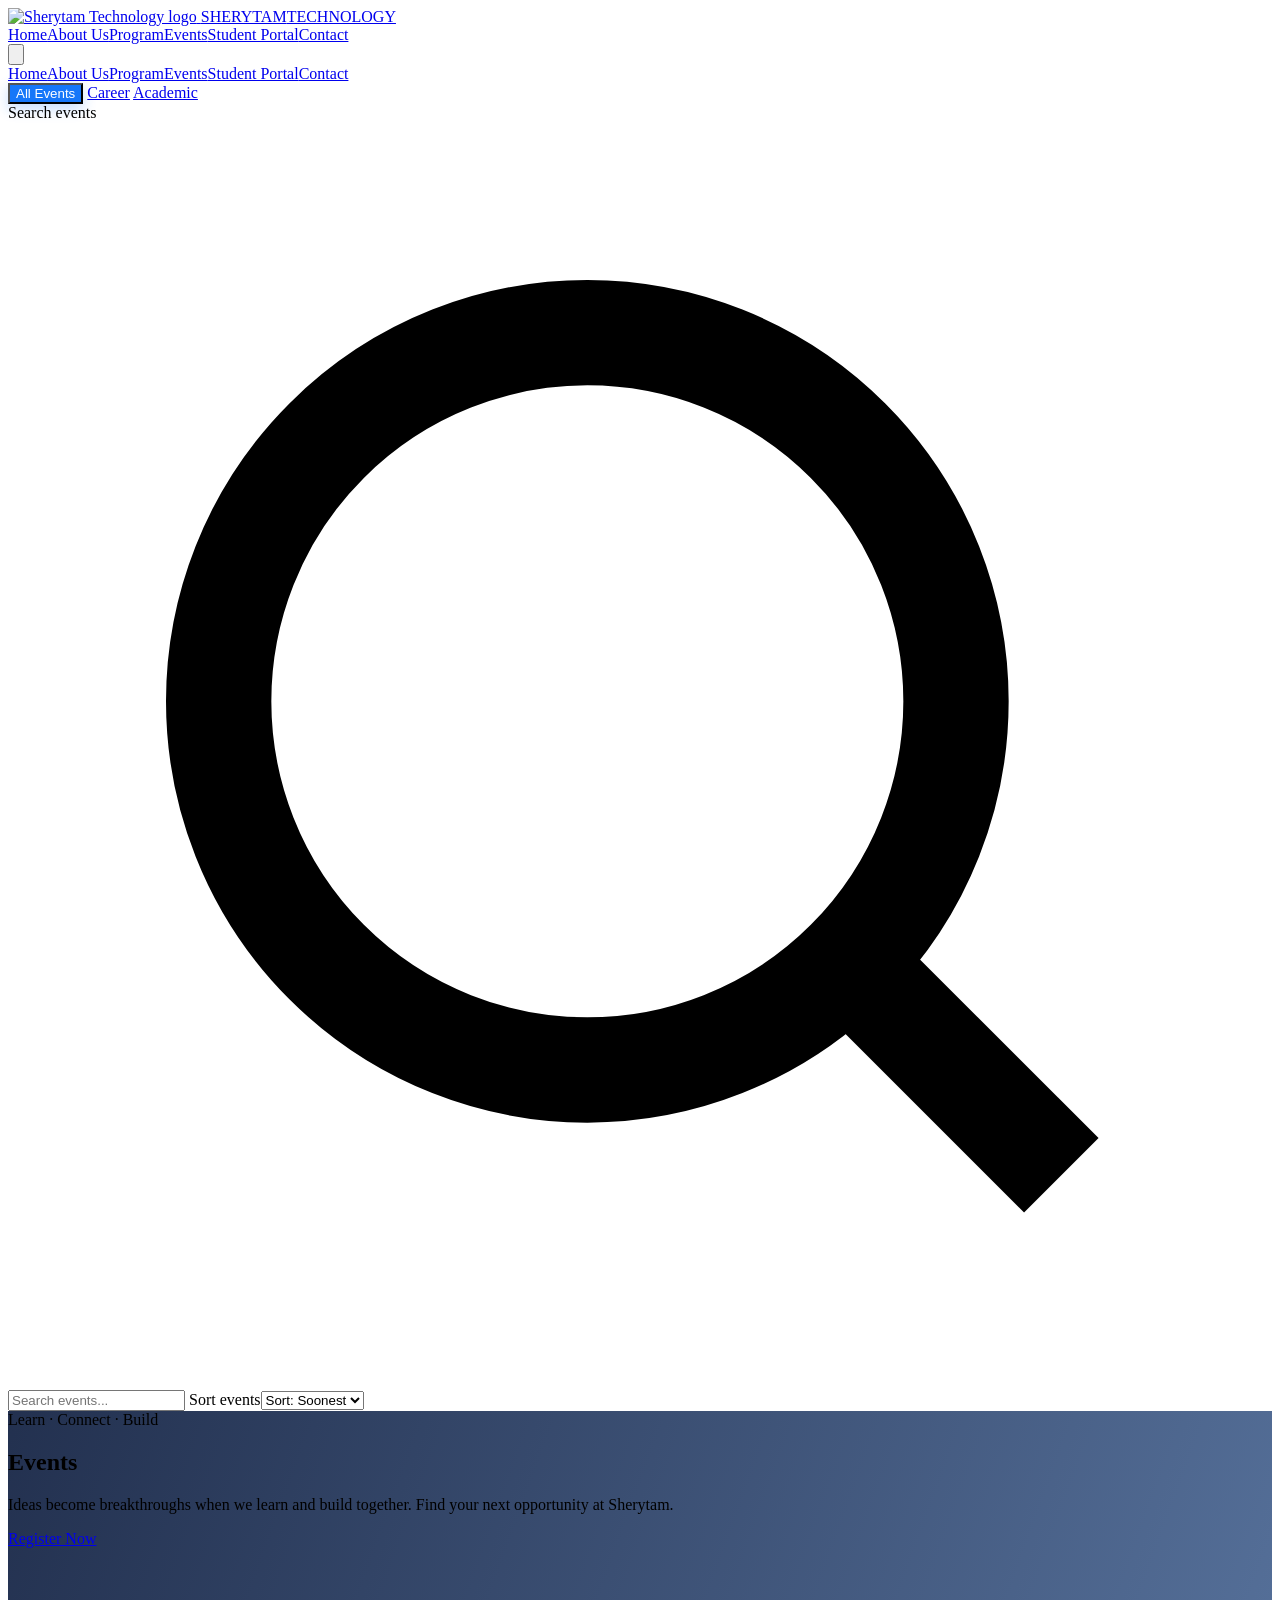
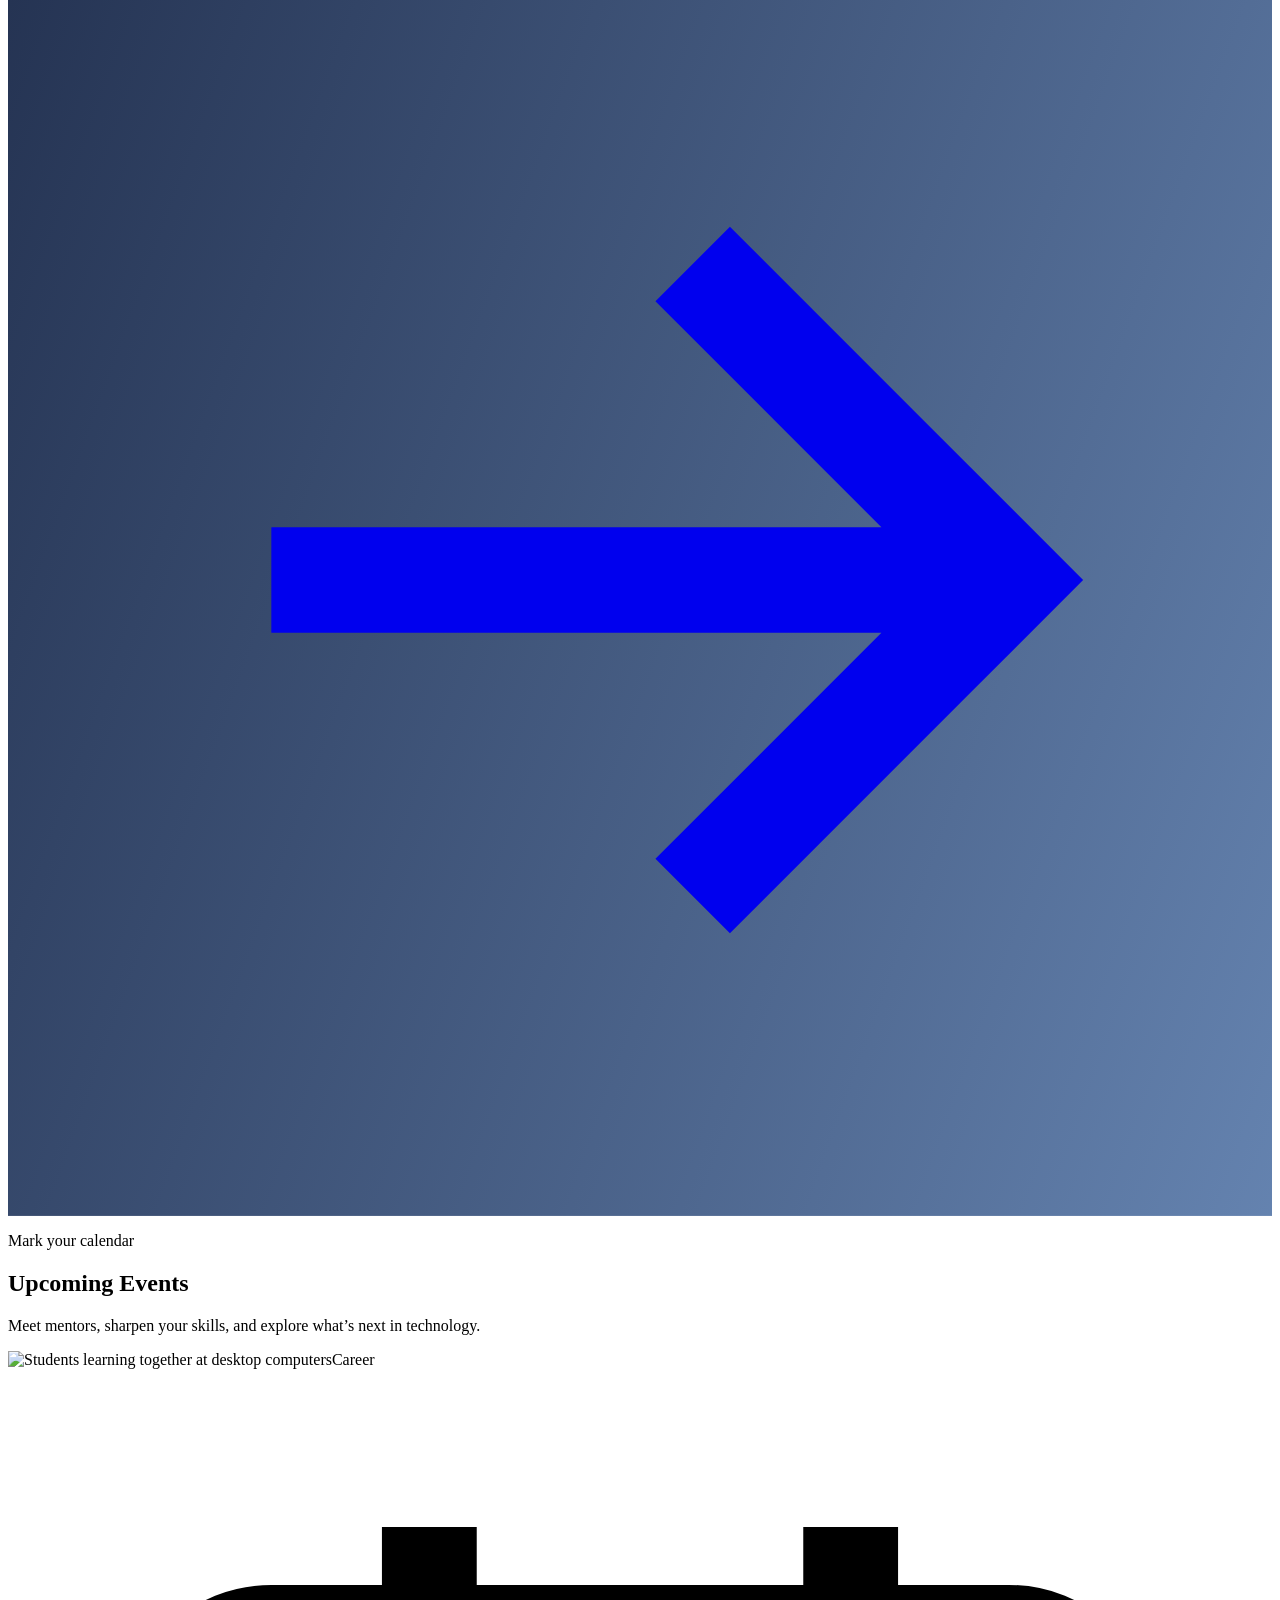
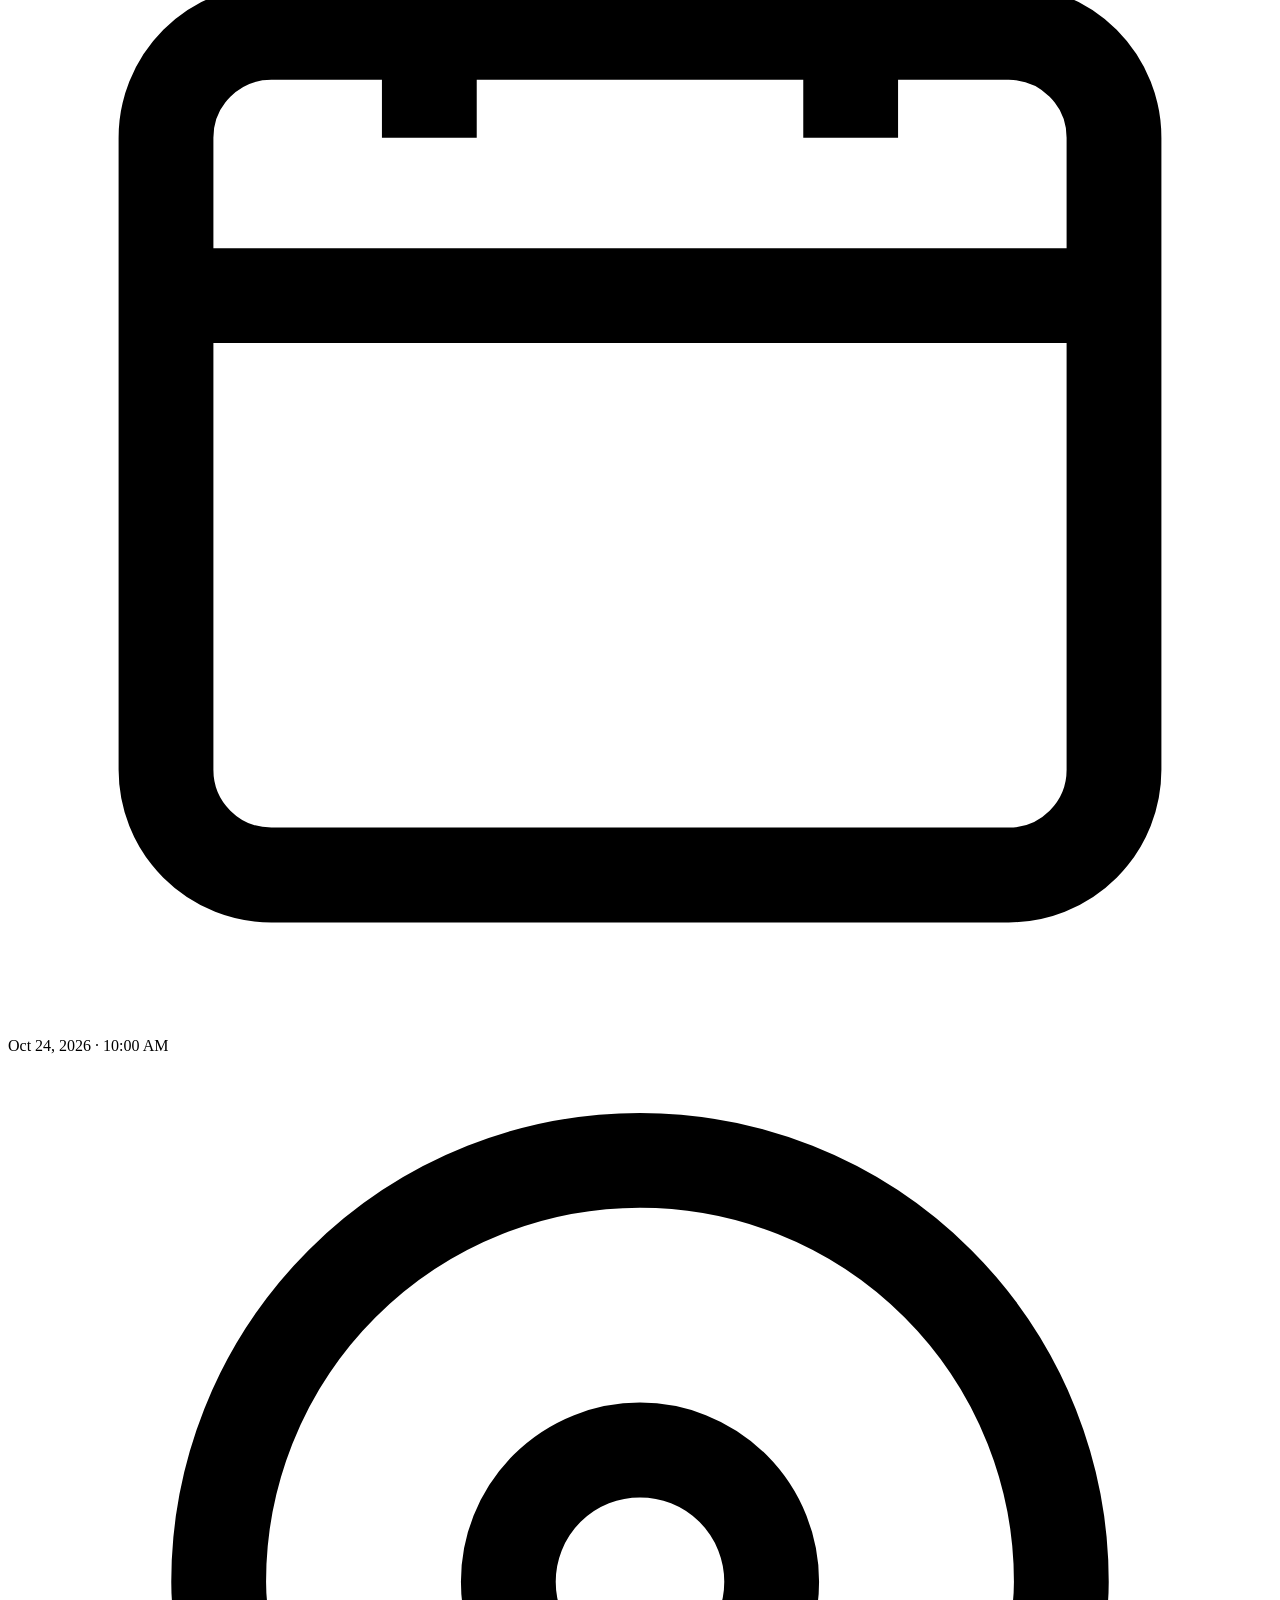
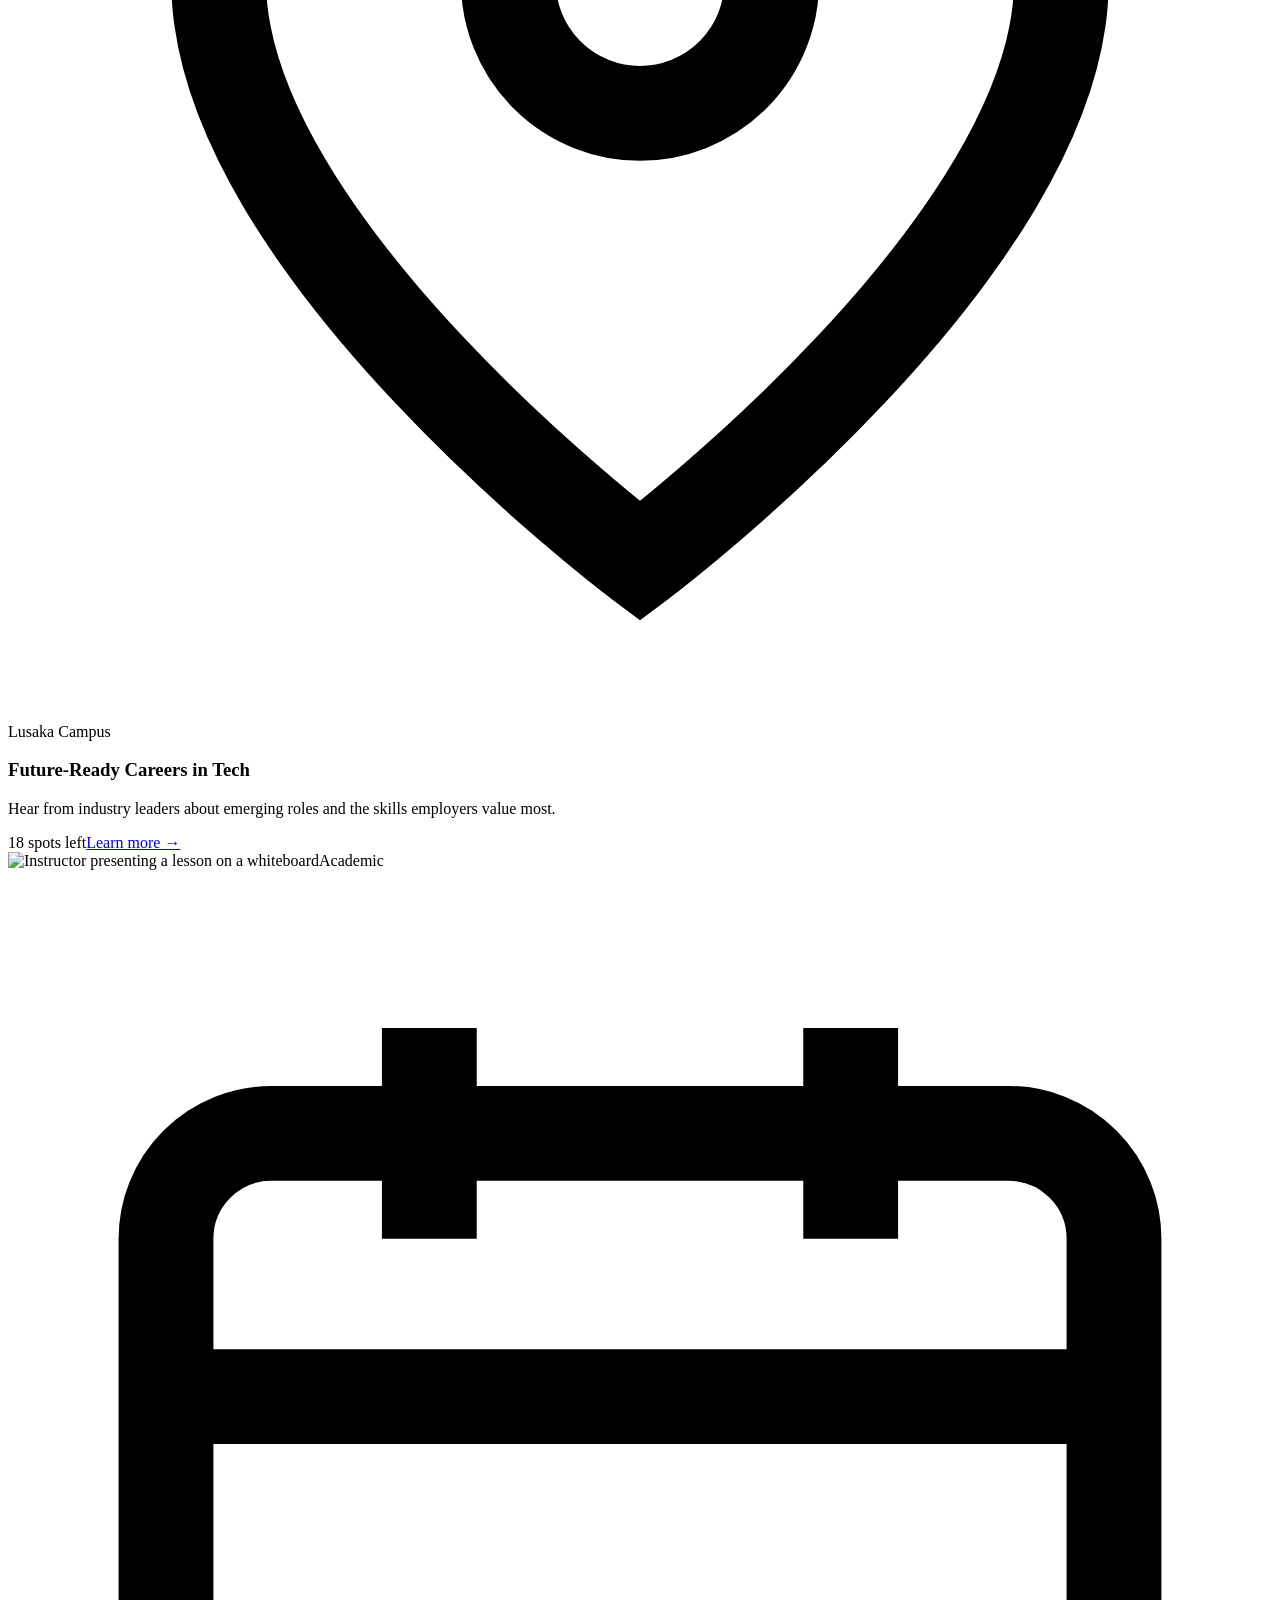
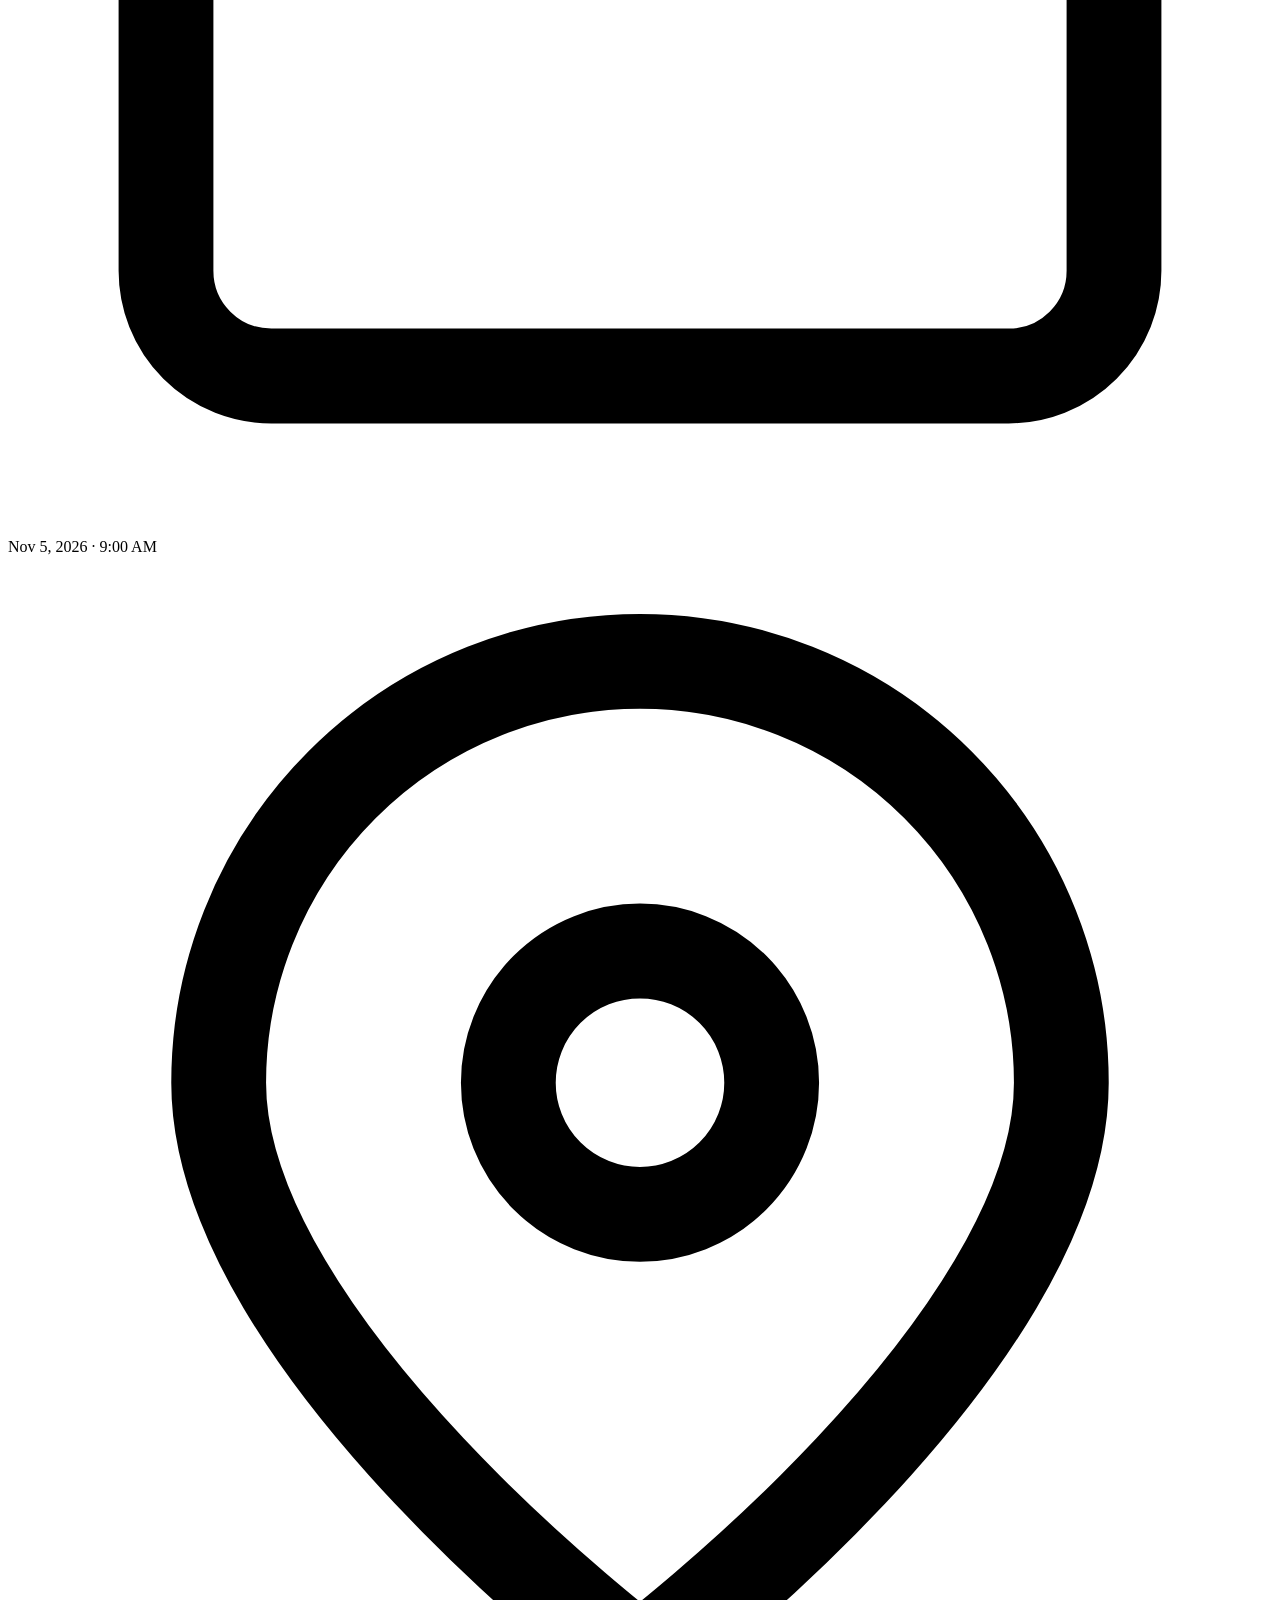
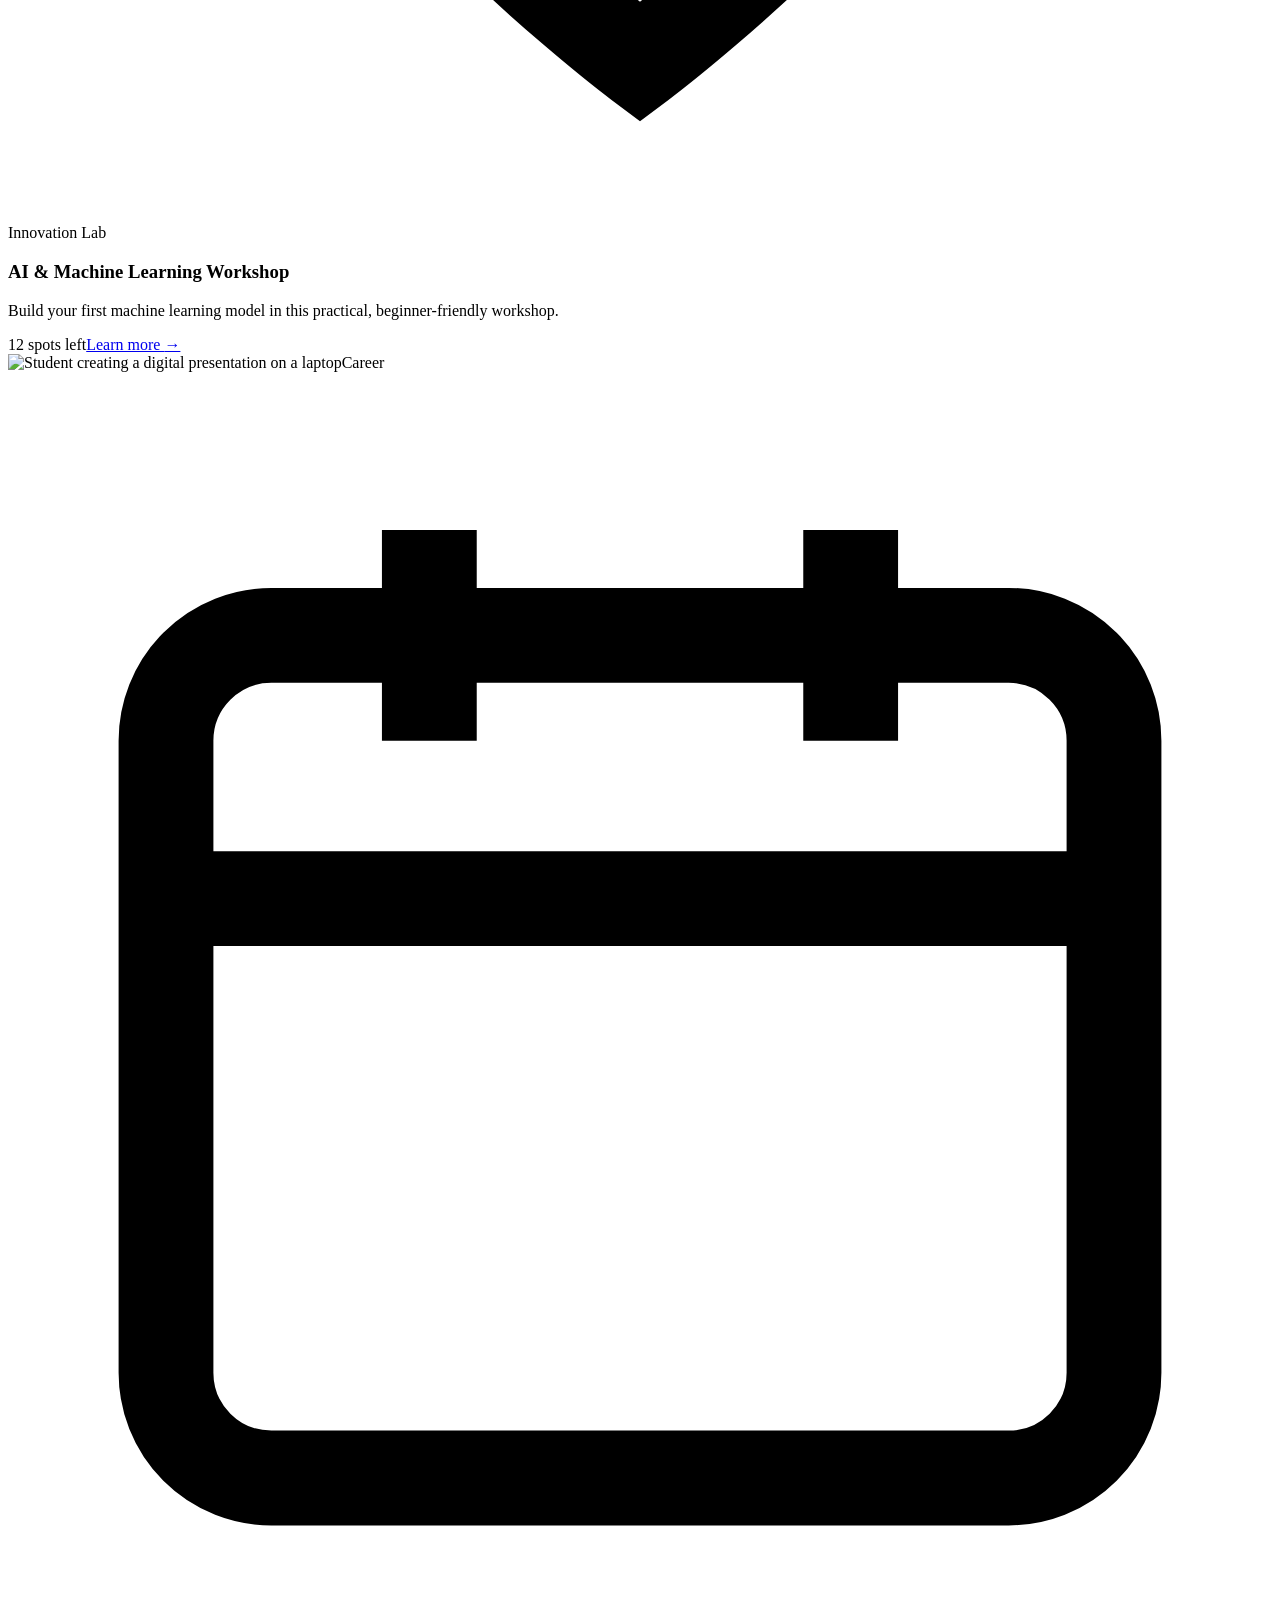
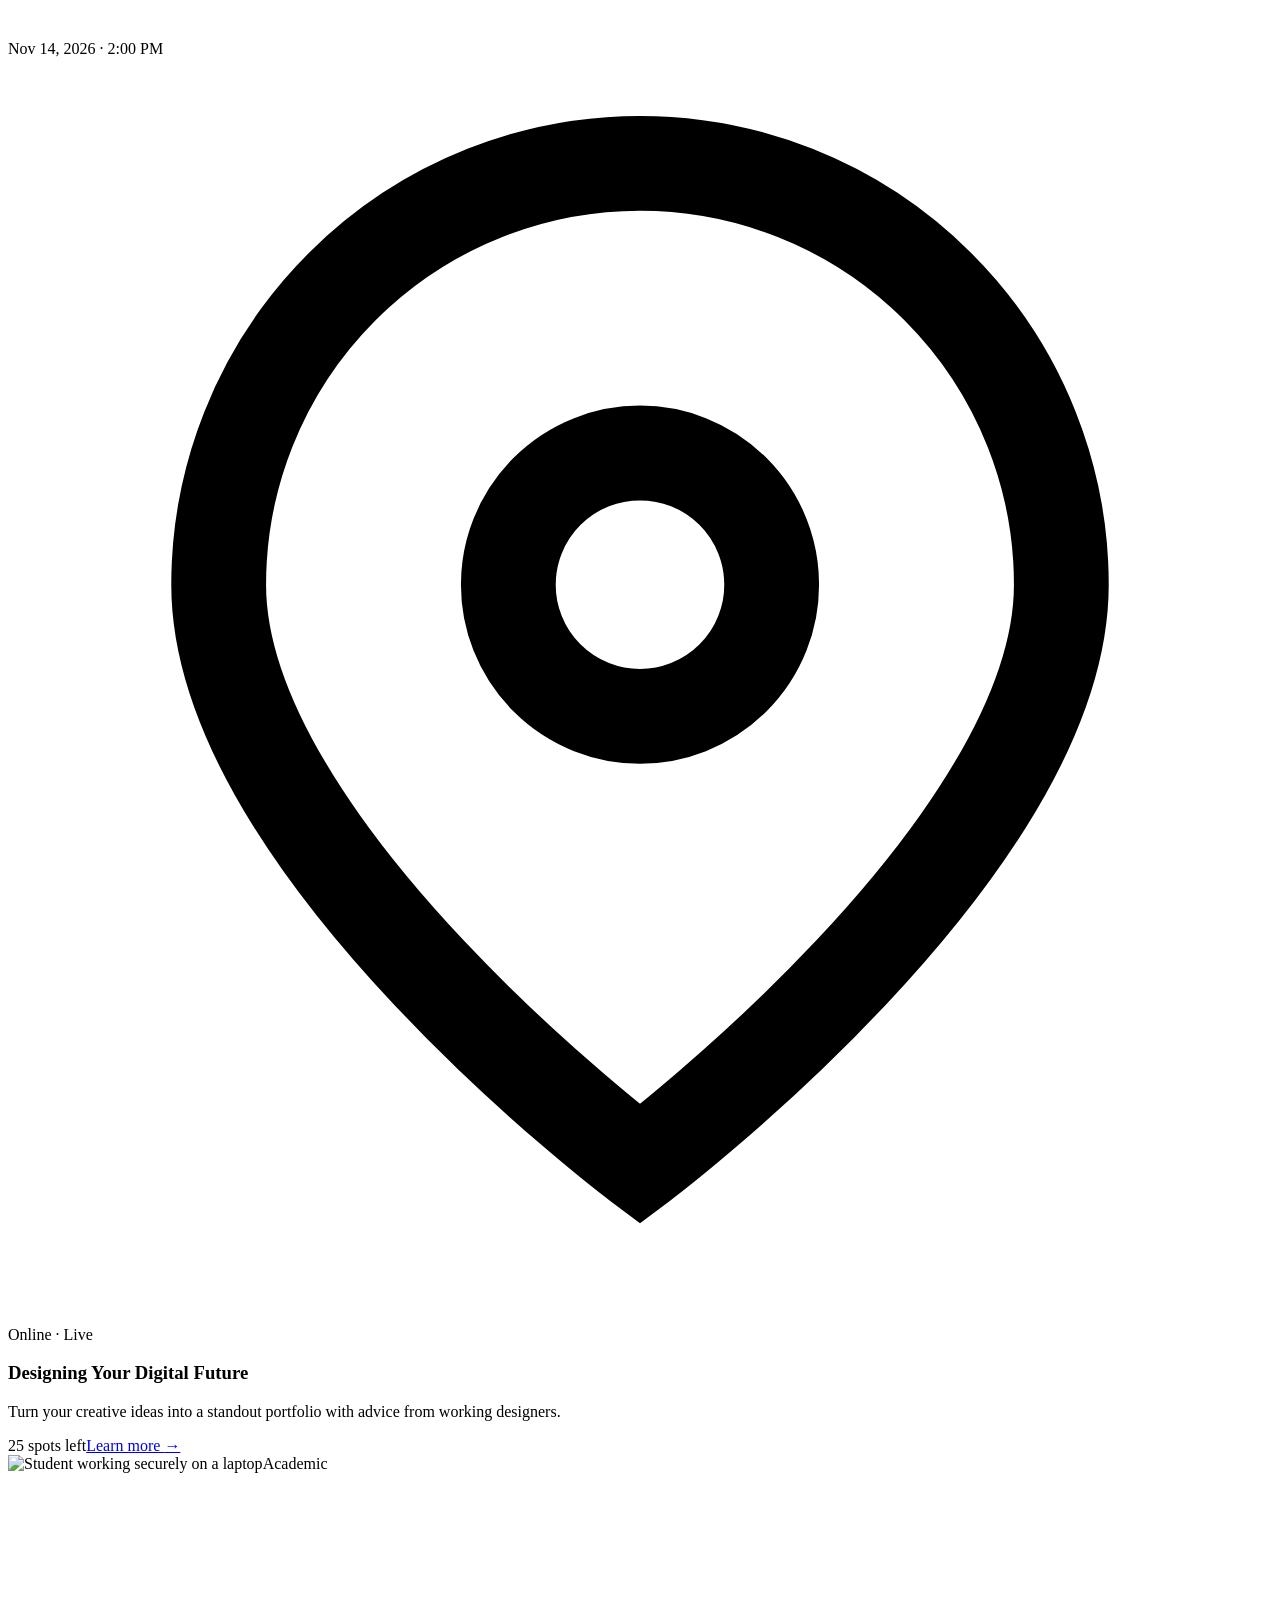
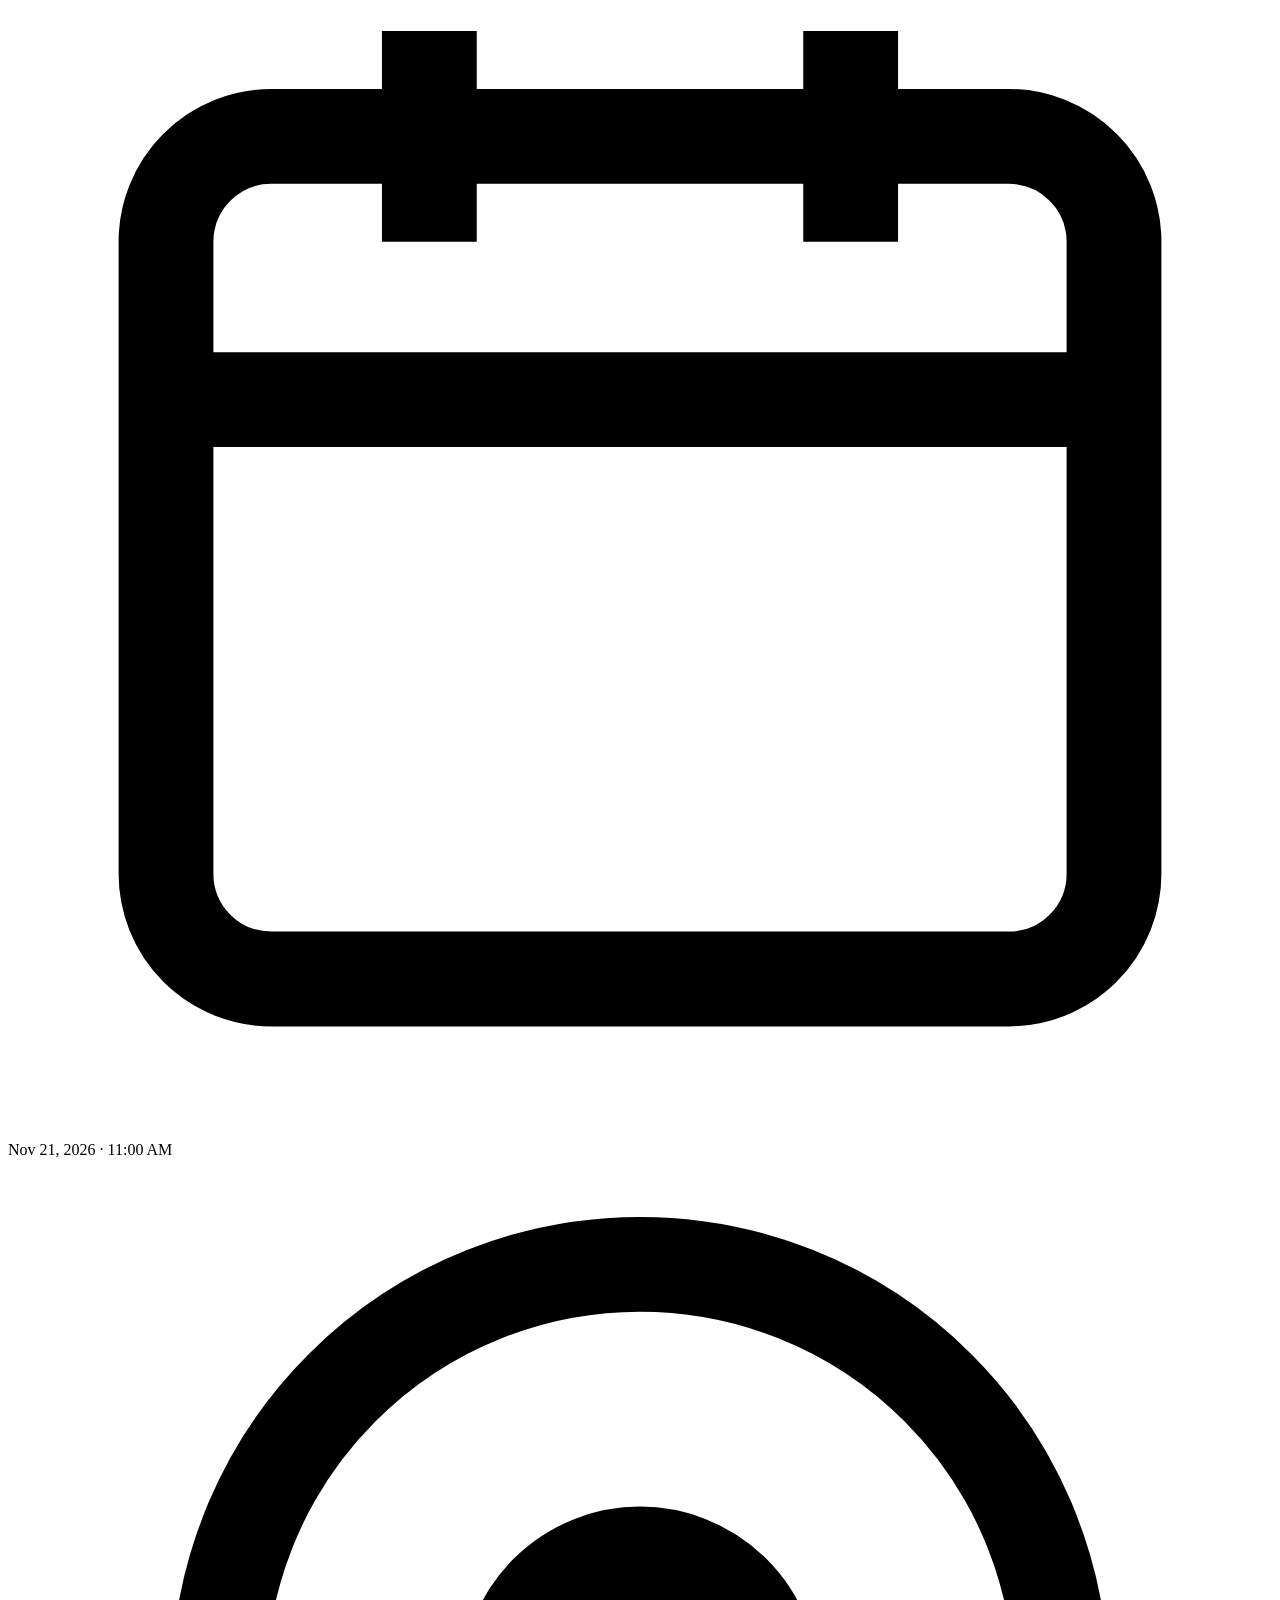
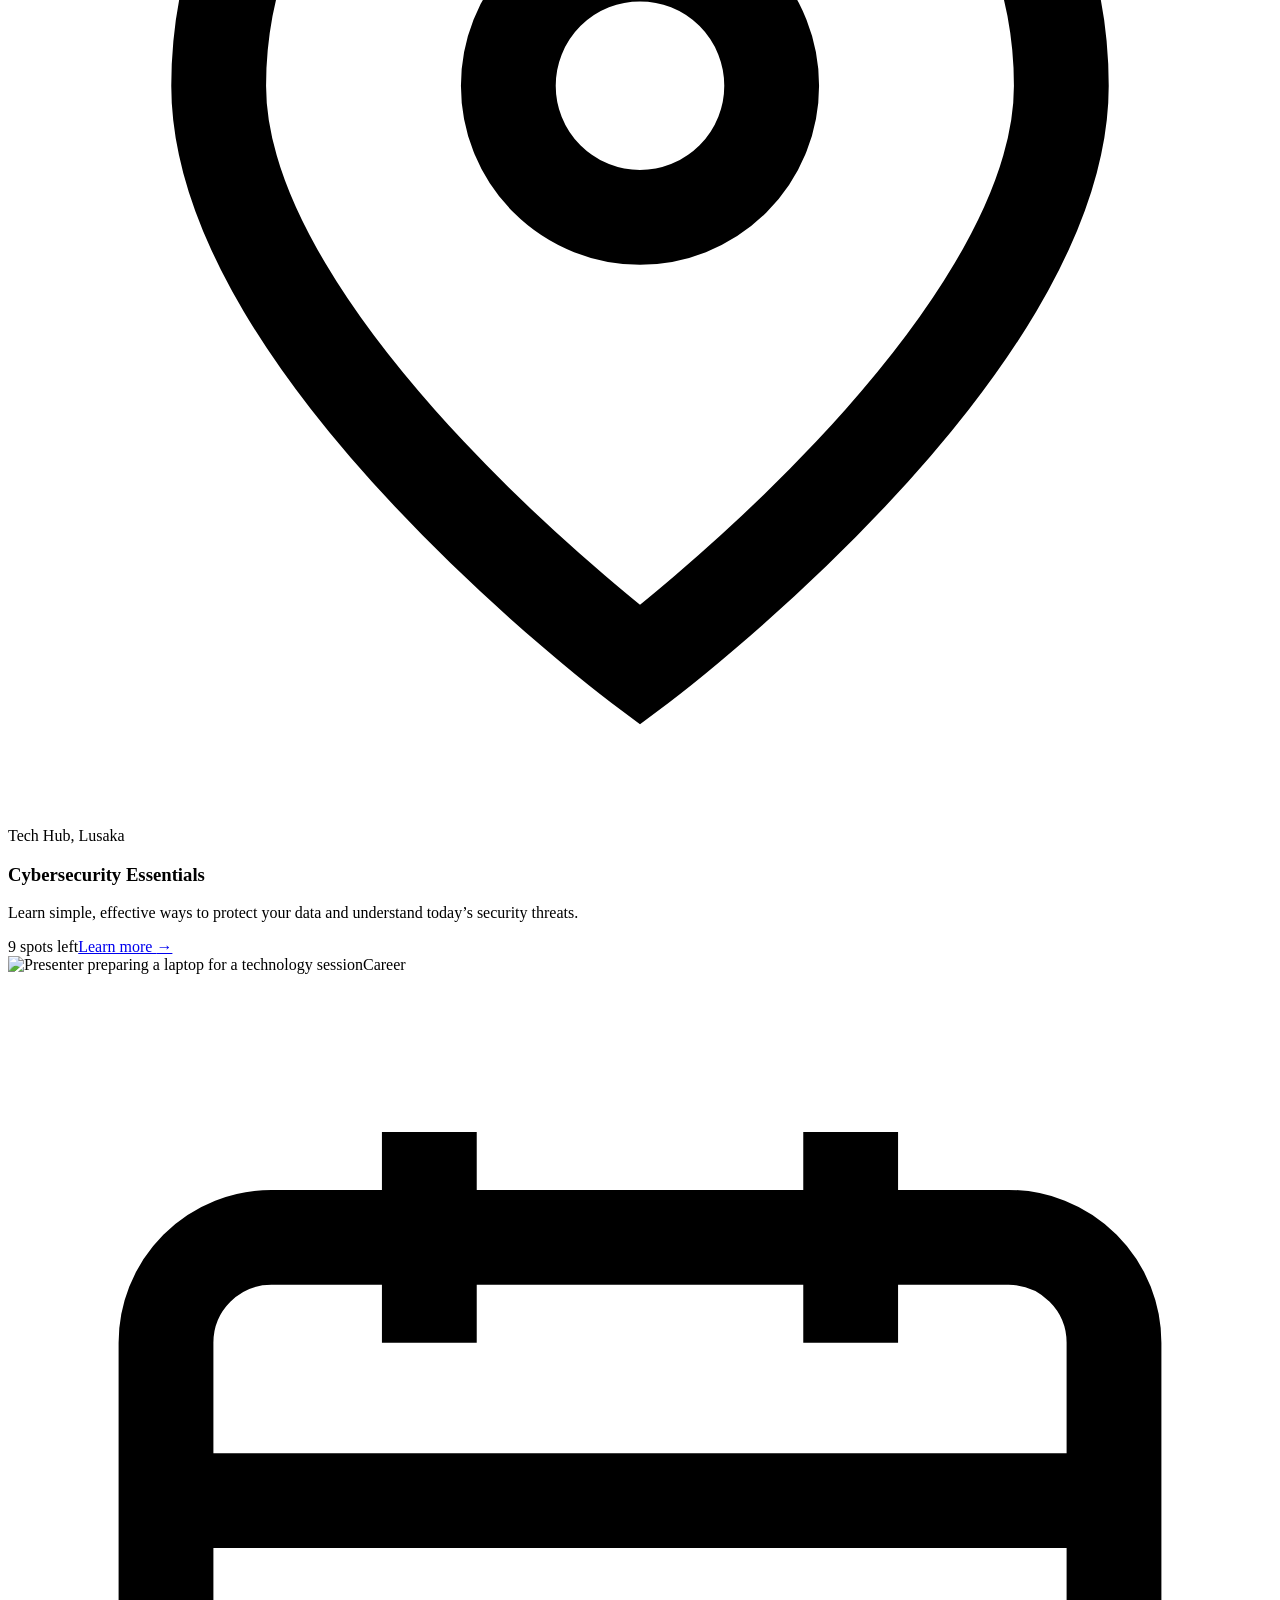
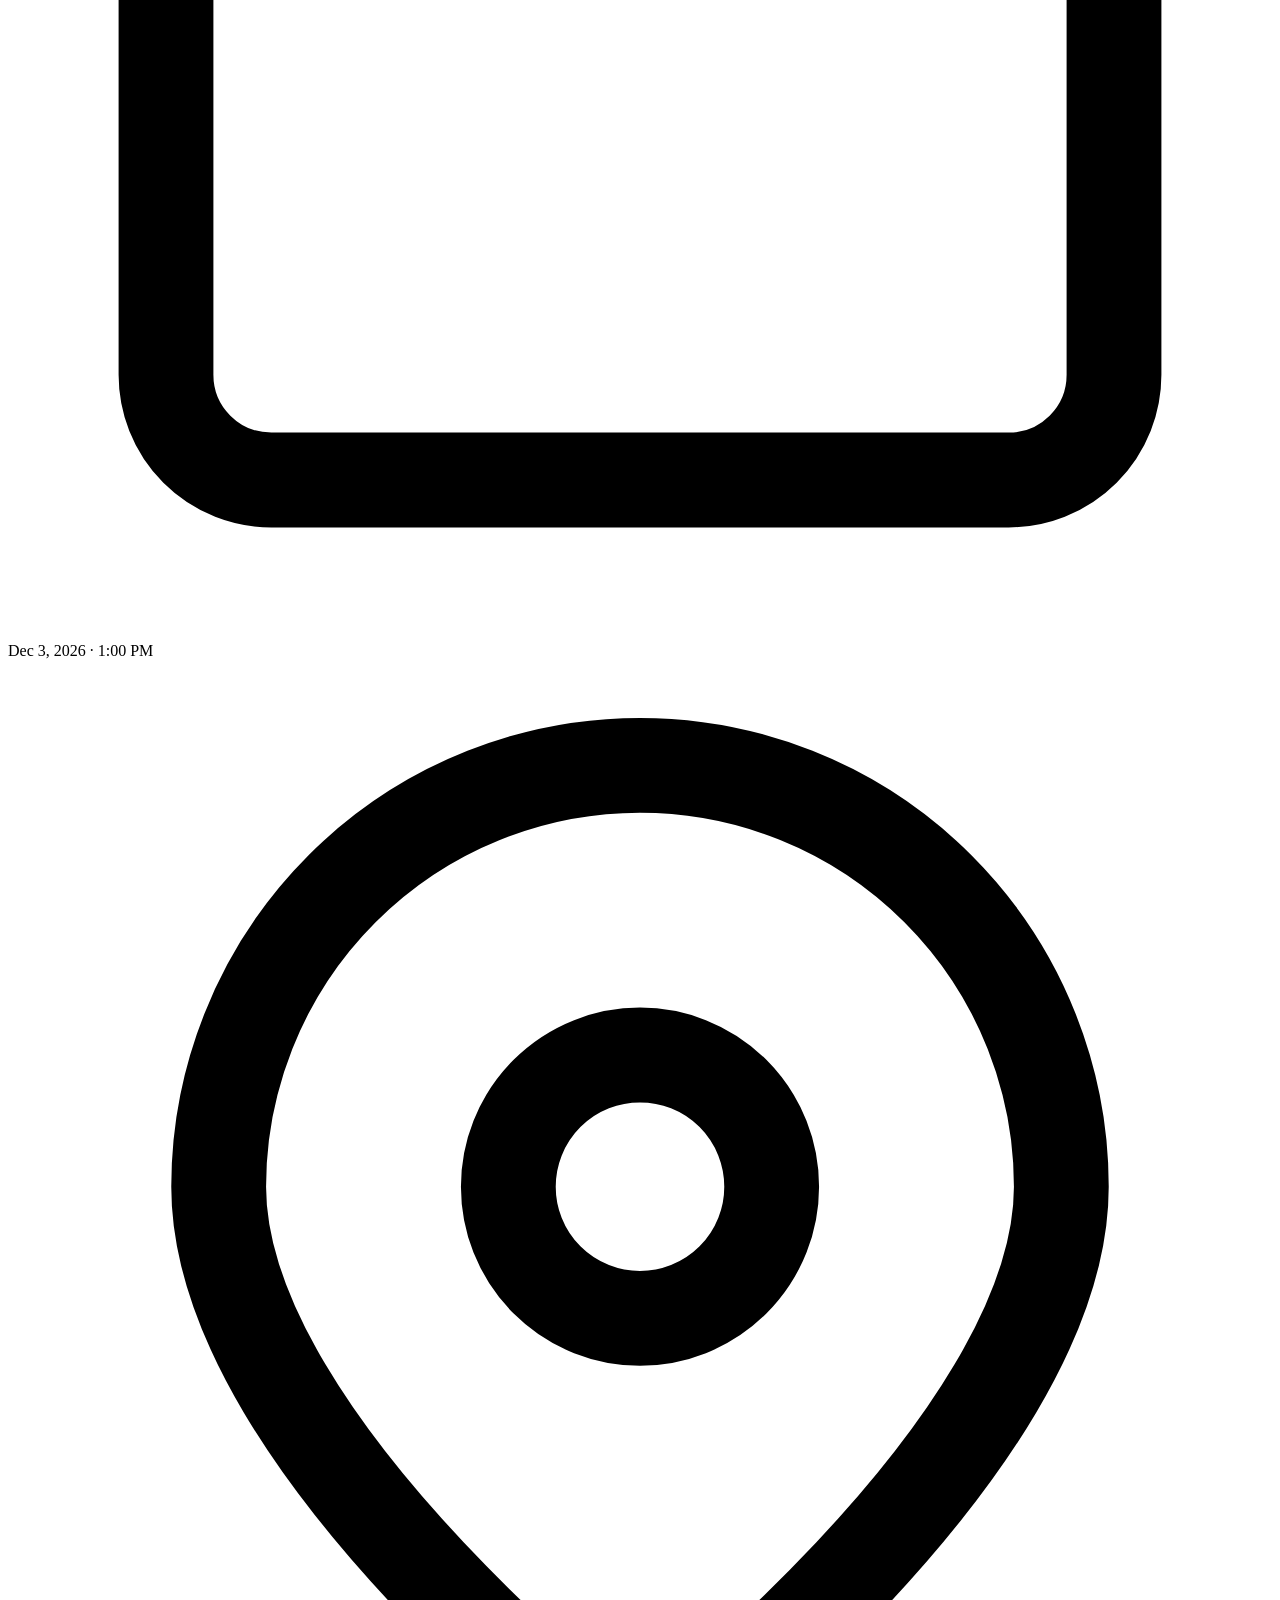
==== commit 92266696: "Add files via upload" ====
--- a/index.html
+++ b/index.html
@@ -1,247 +1,172 @@
-<!DOCTYPE html>
-<html lang="en">
-<head>
-    <meta charset="UTF-8">
-    <meta name="viewport" content="width=device-width, initial-scale=1.0">
-
-    <title>SHERYTAM TECHNOLOGY</title>
-
-    <!-- Connect CSS -->
-    <link rel="stylesheet" href="style.css">
-</head>
-
-<body>
-
-    <!-- ================= NAVIGATION ================= -->
-    <header class="navbar">
-
-        <div class="logo">
-            <img src="IMAGES/logo.png">
-            <span>SHERYTAM TECHNOLOGY</span>
-        </div>
-
-        <nav>
-            <a href="#home">Home</a>
-            <a href="programs.html">Programs</a>
-            <a href="#events">Events</a>
-            <a href="#student">Student Portal</a>
-            <a href="#admin">Admin</a>
-        </nav>
-
-    </header>
-
-
-    <!-- ================= HERO SECTION ================= -->
-    <section id="home" class="hero">
-
-        <div class="hero-content">
-
-            <div class="hero-text">
-                <h1>WELCOME TO SHERYTAM</h1>
-                <br>
-                <br>
-
-                <p>
-                    sherytam technology is a solution focused ICT and digital solution company that uses technology, digital skills and innovation to solve practical challenges for individuals,schools and organisations.
-                </p>
-
-                <a href="#apply" class="apply-btn">APPLY NOW</a>
-            </div>
-
-        </div>
-
-    </section>
-
-
-    <!-- ================= PROGRAMS ================= -->
-    <section id="programs" class="section">
-
-        <h2>PROGRAMS</h2>
-
-        <p class="section-description">
-            Explore our different programs designed to help students
-            develop knowledge and practical skills.
-        </p>
-
-        <div class="cards">
-
-            <a class="card" href="program-adult-presentations.html" aria-label="Explore Adult presentation training">
-                <img class="card-image" src="IMAGES/program-one.jpg" alt="Sherytam Technology instructor demonstrating a lesson on a laptop">
-                <h3>Adult presentation training</h3>
-                <span class="card-link">Explore program <span aria-hidden="true">→</span></span>
-            </a>
-
-            <a class="card" href="program-adult-spreadsheets.html" aria-label="Explore Adult spreadsheet management">
-                <img class="card-image" src="IMAGES/program-two.jpg" alt="Students attending a computer training session">
-                <h3>Adult spreadsheet management</h3>
-                <span class="card-link">Explore program <span aria-hidden="true">→</span></span>
-            </a>
-
-            <a class="card" href="program-youth-spreadsheets.html" aria-label="Explore Youth spreadsheet training">
-                <img class="card-image" src="IMAGES/program-three.jpg" alt="Students taking part in a computer training class">
-                <h3>Youth spreadsheet training</h3>
-                <span class="card-link">Explore program <span aria-hidden="true">→</span></span>
-            </a>
-
-            <a class="card" href="program-kids-training.html" aria-label="Explore Kids training">
-                <img class="card-image" src="IMAGES/program-four.jpg" alt="Students learning together at desktop computers">
-                <h3>Kids training</h3>
-                <span class="card-link">Explore program <span aria-hidden="true">→</span></span>
-            </a>
-
+<!doctype html>
+<html lang="en">
+<head>
+  <meta charset="utf-8">
+  <meta name="viewport" content="width=device-width, initial-scale=1">
+  <meta name="theme-color" content="#082d67">
+  <meta name="description" content="Discover upcoming workshops, career sessions, and academic events at Sherytam Technology.">
+  <title>Events | Sherytam Technology</title>
+  <script src="https://cdn.tailwindcss.com"></script>
+  <script>
+    tailwind.config = {
+      theme: { extend: {
+        fontFamily: { sans: ['Inter', 'Poppins', 'ui-sans-serif', 'system-ui'] },
+        colors: { brand: { 50: '#eff7ff', 100: '#d9edff', 500: '#1677f9', 600: '#075bd7', 700: '#0646ac', 900: '#082d67' } },
+        boxShadow: { card: '0 12px 34px rgba(18, 43, 80, .08)' }
+      }}
+    };
+  </script>
+  <link rel="preconnect" href="https://fonts.googleapis.com">
+  <link rel="preconnect" href="https://fonts.gstatic.com" crossorigin>
+  <link href="https://fonts.googleapis.com/css2?family=Inter:wght@400;500;600;700;800&family=Poppins:wght@500;600;700&display=swap" rel="stylesheet">
+  <style>
+    html { scroll-behavior: smooth; }
+    .hero-grid { background-image: linear-gradient(110deg, rgba(4,20,55,.88), rgba(5,54,126,.62)), url('computer-lab-background-clean.png'); background-position: center 48%; background-size: cover; }
+    .event-card { transition: transform .25s ease, box-shadow .25s ease; }
+    .event-card:hover { transform: translateY(-5px); box-shadow: 0 20px 42px rgba(18,43,80,.14); }
+    .filter-button[aria-pressed="true"] { color: white; background: #1677f9; box-shadow: 0 5px 14px rgba(22,119,249,.24); }
+    @media (prefers-reduced-motion: reduce) { *, *::before, *::after { scroll-behavior: auto !important; transition-duration: .01ms !important; } }
+  </style>
+</head>
+<body class="bg-[#f4f8ff] font-sans text-slate-800 antialiased">
+  <header class="sticky top-0 z-50 border-b border-slate-100 bg-white/95 backdrop-blur">
+    <div class="mx-auto flex h-[76px] max-w-7xl items-center justify-between px-5 sm:px-8">
+      <a href="#home" class="flex shrink-0 items-center gap-2.5" aria-label="Sherytam Technology home">
+        <img src="sherytam-logo-transparent.png" alt="Sherytam Technology logo" class="h-14 w-14 object-contain">
+        <span class="leading-tight"><span class="block font-bold tracking-tight text-slate-900">SHERYTAM</span><span class="block text-[10px] font-semibold tracking-[.22em] text-brand-600">TECHNOLOGY</span></span>
+      </a>
+      <nav class="hidden items-center gap-7 text-sm font-medium text-slate-600 lg:flex" aria-label="Main navigation">
+        <a class="transition hover:text-brand-600" href="#home">Home</a><a class="transition hover:text-brand-600" href="#about">About Us</a><a class="transition hover:text-brand-600" href="#program">Program</a><a class="border-b-2 border-brand-600 py-2 font-semibold text-brand-600" href="#events" aria-current="page">Events</a><a class="rounded-lg bg-brand-600 px-4 py-2.5 font-semibold text-white shadow-sm transition hover:bg-brand-700" href="#portal">Student Portal</a><a class="transition hover:text-brand-600" href="#contact">Contact</a>
+      </nav>
+      <button id="menu-toggle" class="grid h-10 w-10 place-items-center rounded-lg border border-slate-200 text-slate-700 lg:hidden" aria-label="Open navigation" aria-expanded="false" aria-controls="mobile-nav"><svg class="h-5 w-5" viewBox="0 0 24 24" fill="none" stroke="currentColor" stroke-width="2"><path d="M4 6h16M4 12h16M4 18h16"/></svg></button>
+    </div>
+    <nav id="mobile-nav" class="hidden border-t border-slate-100 bg-white px-5 py-4 lg:hidden" aria-label="Mobile navigation">
+      <div class="mx-auto flex max-w-7xl flex-col gap-1 text-sm font-medium"><a class="rounded-lg px-3 py-2 hover:bg-slate-50" href="#home">Home</a><a class="rounded-lg px-3 py-2 hover:bg-slate-50" href="#about">About Us</a><a class="rounded-lg px-3 py-2 hover:bg-slate-50" href="#program">Program</a><a class="rounded-lg bg-brand-50 px-3 py-2 font-semibold text-brand-600" href="#events">Events</a><a class="rounded-lg px-3 py-2 hover:bg-slate-50" href="#portal">Student Portal</a><a class="rounded-lg px-3 py-2 hover:bg-slate-50" href="#contact">Contact</a></div>
+    </nav>
+  </header>
+
+  <main id="home">
+    <section class="border-b border-slate-200 bg-white" aria-label="Find events">
+      <div class="mx-auto flex max-w-7xl flex-col gap-4 px-5 py-5 sm:px-8 md:flex-row md:items-center md:justify-between">
+        <div class="flex flex-wrap items-center gap-2" role="group" aria-label="Filter events by category">
+          <button class="filter-button rounded-full bg-brand-600 px-5 py-2.5 text-sm font-semibold text-white shadow-sm" data-filter="all" aria-pressed="true">All Events</button>
+          <a class="rounded-full bg-slate-100 px-5 py-2.5 text-sm font-semibold text-slate-600 transition hover:bg-brand-50 hover:text-brand-700" href="./career.html">Career</a>
+          <a class="rounded-full bg-slate-100 px-5 py-2.5 text-sm font-semibold text-slate-600 transition hover:bg-brand-50 hover:text-brand-700" href="./academic.html">Academic</a>
         </div>
+        <div class="flex flex-col gap-3 sm:flex-row sm:items-center">
+          <label class="relative block flex-1 sm:w-64 sm:flex-none"><span class="sr-only">Search events</span><svg class="pointer-events-none absolute left-3.5 top-1/2 h-4 w-4 -translate-y-1/2 text-slate-400" viewBox="0 0 24 24" fill="none" stroke="currentColor" stroke-width="2"><circle cx="11" cy="11" r="7"/><path d="m16 16 4 4"/></svg><input id="event-search" type="search" placeholder="Search events..." class="w-full rounded-xl border border-slate-200 bg-white py-2.5 pl-10 pr-3 text-sm outline-none transition placeholder:text-slate-400 focus:border-brand-500 focus:ring-4 focus:ring-brand-100"></label>
+          <label class="sr-only" for="event-sort">Sort events</label><select id="event-sort" class="rounded-xl border border-slate-200 bg-white px-3.5 py-2.5 text-sm font-medium text-slate-600 outline-none focus:border-brand-500 focus:ring-4 focus:ring-brand-100"><option value="soonest">Sort: Soonest</option><option value="latest">Date: Latest</option><option value="title">Title: A–Z</option></select>
+        </div>
+      </div>
+    </section>
 
-        <a class="apply-btn all-programs-link" href="programs.html">View all programs</a>
+    <section class="hero-grid flex min-h-[400px] items-center justify-center px-5 text-center" aria-labelledby="hero-title">
+      <div class="mx-auto max-w-3xl py-16"><span class="mb-5 inline-flex items-center gap-2 rounded-full border border-white/25 bg-white/10 px-4 py-1.5 text-xs font-semibold uppercase tracking-[.18em] text-blue-100 backdrop-blur"><span class="h-1.5 w-1.5 rounded-full bg-sky-300"></span>Learn · Connect · Build</span><h1 id="hero-title" class="font-[Poppins] text-5xl font-bold tracking-tight text-white sm:text-6xl md:text-7xl">Events</h1><p class="mx-auto mt-4 max-w-xl text-base leading-7 text-slate-200 sm:text-lg">Ideas become breakthroughs when we learn and build together. Find your next opportunity at Sherytam.</p><a href="register.html" class="mt-8 inline-flex items-center gap-2 rounded-lg bg-white px-6 py-3 text-sm font-bold text-brand-700 shadow-lg transition hover:-translate-y-0.5 hover:bg-blue-50">Register Now <svg class="h-4 w-4" viewBox="0 0 24 24" fill="none" stroke="currentColor" stroke-width="2"><path d="M5 12h14m-6-6 6 6-6 6"/></svg></a></div>
+    </section>
 
-    </section>
-
-
-
-
-
-
-
-
-    <!-- ================= WHY CHOOSE US ================= -->
-    <section class="why-us">
-
-        <h2>WHY CHOOSE US?</h2>
-
-        <div class="features">
-
-            <div class="feature">
-                <h3>practical</h3>
-                <p>solution designed around real needs. </p>
-            </div>
-
-            <div class="feature">
-                <h3>Relevant</h3>
-                <p>technology that fits the people and environment using it.</p>
-            </div>
-
-            <div class="feature">
-                <h3>Innovative</h3>
-                <p>Explore better ways to solve problems.</p>
-            </div>
-
-            <div class="feature">
-                <h3>Accessible</h3>
-                <p>Making technology easier to understand and use .</p>
-            </div>
-
-        </div>
-
-    </section>
-
-
-    <!-- ================= OUR SOLUTIONS ================= -->
-    <section class="section solutions">
-
-        <h2>OUR SOLUTIONS</h2>
-
-        <div class="solution-container">
-
-            <div class="solution">
-                <h3>Digital skills & ICT training</h3>
-                <p>
-                    practical ICT training tailored to the needs of learners, teachers, professionals and organisations.
-                </p>
-            </div>
-
-            <div class="solution">
-                <h3>ICDL certification</h3>
-                <p>
-                    internationally recognised digital skills training and certification for education, employment and professional development.
-                </p>
-            </div>
-
-            <div class="solution">
-                <h3>elearner for schools</h3>
-                <p>
-                    A digital learning solution helping schools integrate technology into teaching and learning.
-                </p>
-            </div>
-
-        </div>
-
-    </section>
-
-
-    <!-- ================= IMPORTANT LINKS ================= -->
-    <section class="important-links">
-
-        <h2>IMPORTANT LINKS</h2>
-
-        <div class="links">
-
-            <a href="#student">Student Portal</a>
-            <a href="#apply">Apply Now</a>
-            <a href="programs.html">Programs</a>
-            <a href="#contact">Contact Us</a>
-
-        </div>
-
-    </section>
-
-
-    <!-- ================= FOOTER ================= -->
-    <footer>
-
-        <div class="footer-content">
-
-            <div>
-                <h3>sherytam technology</h3>
-                <p>
-                    Providing quality education and opportunities
-                    for students.
-                </p>
-            </div>
-
-            <div>
-                <h3>Contact</h3>
-                <p>Phone: +260 979 066858</p>
-                <p>Email: info@sherytamtechnology.com</p>
-            </div>
-
-            <div>
-                <h3>Follow Us</h3>
-                <p>Facebook</p>
-                <p>WhatsApp</p>
-            </div>
-
-        </div>
-
-        <div class="copyright">
-            © 2026 SHERYTAM TECHNOLOGY. All Rights Reserved.
-        </div>
-
-    </footer>
+    <section id="events" class="mx-auto max-w-7xl px-5 py-16 sm:px-8 sm:py-20" aria-labelledby="upcoming-title">
+      <div class="mb-9 flex flex-col gap-3 sm:flex-row sm:items-end sm:justify-between"><div><p class="text-sm font-bold uppercase tracking-[.16em] text-brand-600">Mark your calendar</p><h2 id="upcoming-title" class="mt-2 font-[Poppins] text-3xl font-bold tracking-tight text-slate-900 sm:text-4xl">Upcoming Events</h2></div><p class="max-w-md text-sm leading-6 text-slate-500">Meet mentors, sharpen your skills, and explore what’s next in technology.</p></div>
+      <div id="event-grid" class="grid grid-cols-1 gap-6 sm:grid-cols-2 lg:grid-cols-3">
+        <article class="event-card overflow-hidden rounded-2xl border border-slate-100 bg-white shadow-card" data-category="career" data-date="2026-10-24" data-title="Future-Ready Careers in Tech" data-search="career technology jobs panel networking future-ready"><div class="relative h-52 overflow-hidden"><img class="h-full w-full object-cover transition duration-500 hover:scale-105" src="https://images.unsplash.com/photo-1521737711867-e3b97375f902?auto=format&fit=crop&w=1000&q=80" alt="Technology professionals collaborating around a laptop" loading="lazy"><span class="absolute left-4 top-4 rounded-full bg-blue-50 px-3 py-1 text-xs font-bold text-brand-700">Career</span></div><div class="p-5"><div class="mb-3 flex flex-wrap gap-x-4 gap-y-2 text-xs font-medium text-slate-500"><span class="inline-flex items-center gap-1.5"><svg class="h-4 w-4 text-brand-500" viewBox="0 0 24 24" fill="none" stroke="currentColor" stroke-width="1.8"><rect x="3" y="5" width="18" height="16" rx="2"/><path d="M16 3v4M8 3v4M3 10h18"/></svg>Oct 24, 2026 · 10:00 AM</span><span class="inline-flex items-center gap-1.5"><svg class="h-4 w-4 text-brand-500" viewBox="0 0 24 24" fill="none" stroke="currentColor" stroke-width="1.8"><path d="M20 10c0 5-8 11-8 11S4 15 4 10a8 8 0 1 1 16 0Z"/><circle cx="12" cy="10" r="2.5"/></svg>Lusaka Campus</span></div><h3 class="font-[Poppins] text-lg font-bold leading-snug text-slate-900">Future-Ready Careers in Tech</h3><p class="mt-2 min-h-[48px] text-sm leading-6 text-slate-500">Hear from industry leaders about emerging roles and the skills employers value most.</p><div class="mt-5 flex items-center justify-between border-t border-slate-100 pt-4"><span class="text-xs font-semibold text-amber-600">18 spots left</span><a href="mailto:events@sherytam.com?subject=Future-Ready%20Careers%20in%20Tech" class="inline-flex items-center gap-1 text-sm font-bold text-brand-600 hover:text-brand-700">Learn more <span aria-hidden="true">→</span></a></div></div></article>
+        <article class="event-card overflow-hidden rounded-2xl border border-slate-100 bg-white shadow-card" data-category="academic" data-date="2026-11-05" data-title="AI & Machine Learning Workshop" data-search="academic artificial intelligence machine learning workshop hands-on"><div class="relative h-52 overflow-hidden"><img class="h-full w-full object-cover transition duration-500 hover:scale-105" src="https://images.unsplash.com/photo-1677442136019-21780ecad995?auto=format&fit=crop&w=1000&q=80" alt="Abstract artificial intelligence neural network visualization" loading="lazy"><span class="absolute left-4 top-4 rounded-full bg-sky-50 px-3 py-1 text-xs font-bold text-sky-700">Academic</span></div><div class="p-5"><div class="mb-3 flex flex-wrap gap-x-4 gap-y-2 text-xs font-medium text-slate-500"><span class="inline-flex items-center gap-1.5"><svg class="h-4 w-4 text-brand-500" viewBox="0 0 24 24" fill="none" stroke="currentColor" stroke-width="1.8"><rect x="3" y="5" width="18" height="16" rx="2"/><path d="M16 3v4M8 3v4M3 10h18"/></svg>Nov 5, 2026 · 9:00 AM</span><span class="inline-flex items-center gap-1.5"><svg class="h-4 w-4 text-brand-500" viewBox="0 0 24 24" fill="none" stroke="currentColor" stroke-width="1.8"><path d="M20 10c0 5-8 11-8 11S4 15 4 10a8 8 0 1 1 16 0Z"/><circle cx="12" cy="10" r="2.5"/></svg>Innovation Lab</span></div><h3 class="font-[Poppins] text-lg font-bold leading-snug text-slate-900">AI &amp; Machine Learning Workshop</h3><p class="mt-2 min-h-[48px] text-sm leading-6 text-slate-500">Build your first machine learning model in this practical, beginner-friendly workshop.</p><div class="mt-5 flex items-center justify-between border-t border-slate-100 pt-4"><span class="text-xs font-semibold text-emerald-600">12 spots left</span><a href="mailto:events@sherytam.com?subject=AI%20and%20Machine%20Learning%20Workshop" class="inline-flex items-center gap-1 text-sm font-bold text-brand-600 hover:text-brand-700">Learn more <span aria-hidden="true">→</span></a></div></div></article>
+        <article class="event-card overflow-hidden rounded-2xl border border-slate-100 bg-white shadow-card" data-category="career" data-date="2026-11-14" data-title="Designing Your Digital Future" data-search="career digital design ux user experience portfolio"><div class="relative h-52 overflow-hidden"><img class="h-full w-full object-cover transition duration-500 hover:scale-105" src="https://images.unsplash.com/photo-1558655146-d09347e92766?auto=format&fit=crop&w=1000&q=80" alt="Colorful digital design workspace and creative tools" loading="lazy"><span class="absolute left-4 top-4 rounded-full bg-blue-50 px-3 py-1 text-xs font-bold text-brand-700">Career</span></div><div class="p-5"><div class="mb-3 flex flex-wrap gap-x-4 gap-y-2 text-xs font-medium text-slate-500"><span class="inline-flex items-center gap-1.5"><svg class="h-4 w-4 text-brand-500" viewBox="0 0 24 24" fill="none" stroke="currentColor" stroke-width="1.8"><rect x="3" y="5" width="18" height="16" rx="2"/><path d="M16 3v4M8 3v4M3 10h18"/></svg>Nov 14, 2026 · 2:00 PM</span><span class="inline-flex items-center gap-1.5"><svg class="h-4 w-4 text-brand-500" viewBox="0 0 24 24" fill="none" stroke="currentColor" stroke-width="1.8"><path d="M20 10c0 5-8 11-8 11S4 15 4 10a8 8 0 1 1 16 0Z"/><circle cx="12" cy="10" r="2.5"/></svg>Online · Live</span></div><h3 class="font-[Poppins] text-lg font-bold leading-snug text-slate-900">Designing Your Digital Future</h3><p class="mt-2 min-h-[48px] text-sm leading-6 text-slate-500">Turn your creative ideas into a standout portfolio with advice from working designers.</p><div class="mt-5 flex items-center justify-between border-t border-slate-100 pt-4"><span class="text-xs font-semibold text-emerald-600">25 spots left</span><a href="mailto:events@sherytam.com?subject=Designing%20Your%20Digital%20Future" class="inline-flex items-center gap-1 text-sm font-bold text-brand-600 hover:text-brand-700">Learn more <span aria-hidden="true">→</span></a></div></div></article>
+        <article class="event-card overflow-hidden rounded-2xl border border-slate-100 bg-white shadow-card" data-category="academic" data-date="2026-11-21" data-title="Cybersecurity Essentials" data-search="academic cybersecurity security digital safety networks"><div class="relative h-52 overflow-hidden"><img class="h-full w-full object-cover transition duration-500 hover:scale-105" src="https://images.unsplash.com/photo-1550751827-4bd374c3f58b?auto=format&fit=crop&w=1000&q=80" alt="Blue cybersecurity interface with digital network graphics" loading="lazy"><span class="absolute left-4 top-4 rounded-full bg-sky-50 px-3 py-1 text-xs font-bold text-sky-700">Academic</span></div><div class="p-5"><div class="mb-3 flex flex-wrap gap-x-4 gap-y-2 text-xs font-medium text-slate-500"><span class="inline-flex items-center gap-1.5"><svg class="h-4 w-4 text-brand-500" viewBox="0 0 24 24" fill="none" stroke="currentColor" stroke-width="1.8"><rect x="3" y="5" width="18" height="16" rx="2"/><path d="M16 3v4M8 3v4M3 10h18"/></svg>Nov 21, 2026 · 11:00 AM</span><span class="inline-flex items-center gap-1.5"><svg class="h-4 w-4 text-brand-500" viewBox="0 0 24 24" fill="none" stroke="currentColor" stroke-width="1.8"><path d="M20 10c0 5-8 11-8 11S4 15 4 10a8 8 0 1 1 16 0Z"/><circle cx="12" cy="10" r="2.5"/></svg>Tech Hub, Lusaka</span></div><h3 class="font-[Poppins] text-lg font-bold leading-snug text-slate-900">Cybersecurity Essentials</h3><p class="mt-2 min-h-[48px] text-sm leading-6 text-slate-500">Learn simple, effective ways to protect your data and understand today’s security threats.</p><div class="mt-5 flex items-center justify-between border-t border-slate-100 pt-4"><span class="text-xs font-semibold text-amber-600">9 spots left</span><a href="mailto:events@sherytam.com?subject=Cybersecurity%20Essentials" class="inline-flex items-center gap-1 text-sm font-bold text-brand-600 hover:text-brand-700">Learn more <span aria-hidden="true">→</span></a></div></div></article>
+        <article class="event-card overflow-hidden rounded-2xl border border-slate-100 bg-white shadow-card" data-category="career" data-date="2026-12-03" data-title="Tech Founders & Innovation Forum" data-search="career founders startup innovation entrepreneurship forum"><div class="relative h-52 overflow-hidden"><img class="h-full w-full object-cover transition duration-500 hover:scale-105" src="https://images.unsplash.com/photo-1556761175-b413da4baf72?auto=format&fit=crop&w=1000&q=80" alt="Entrepreneurs exchanging ideas at a technology forum" loading="lazy"><span class="absolute left-4 top-4 rounded-full bg-blue-50 px-3 py-1 text-xs font-bold text-brand-700">Career</span></div><div class="p-5"><div class="mb-3 flex flex-wrap gap-x-4 gap-y-2 text-xs font-medium text-slate-500"><span class="inline-flex items-center gap-1.5"><svg class="h-4 w-4 text-brand-500" viewBox="0 0 24 24" fill="none" stroke="currentColor" stroke-width="1.8"><rect x="3" y="5" width="18" height="16" rx="2"/><path d="M16 3v4M8 3v4M3 10h18"/></svg>Dec 3, 2026 · 1:00 PM</span><span class="inline-flex items-center gap-1.5"><svg class="h-4 w-4 text-brand-500" viewBox="0 0 24 24" fill="none" stroke="currentColor" stroke-width="1.8"><path d="M20 10c0 5-8 11-8 11S4 15 4 10a8 8 0 1 1 16 0Z"/><circle cx="12" cy="10" r="2.5"/></svg>Sherytam Auditorium</span></div><h3 class="font-[Poppins] text-lg font-bold leading-snug text-slate-900">Tech Founders &amp; Innovation Forum</h3><p class="mt-2 min-h-[48px] text-sm leading-6 text-slate-500">Connect with local founders and explore how bold ideas grow into sustainable businesses.</p><div class="mt-5 flex items-center justify-between border-t border-slate-100 pt-4"><span class="text-xs font-semibold text-emerald-600">32 spots left</span><a href="mailto:events@sherytam.com?subject=Tech%20Founders%20and%20Innovation%20Forum" class="inline-flex items-center gap-1 text-sm font-bold text-brand-600 hover:text-brand-700">Learn more <span aria-hidden="true">→</span></a></div></div></article>
+        <article class="event-card overflow-hidden rounded-2xl border border-slate-100 bg-white shadow-card" data-category="academic" data-date="2026-12-12" data-title="Web Development Bootcamp" data-search="academic web development coding bootcamp html css javascript"><div class="relative h-52 overflow-hidden"><img class="h-full w-full object-cover transition duration-500 hover:scale-105" src="web-development-bootcamp.png" alt="Students taking part in a hands-on computer training session" loading="lazy"><span class="absolute left-4 top-4 rounded-full bg-sky-50 px-3 py-1 text-xs font-bold text-sky-700">Academic</span></div><div class="p-5"><div class="mb-3 flex flex-wrap gap-x-4 gap-y-2 text-xs font-medium text-slate-500"><span class="inline-flex items-center gap-1.5"><svg class="h-4 w-4 text-brand-500" viewBox="0 0 24 24" fill="none" stroke="currentColor" stroke-width="1.8"><rect x="3" y="5" width="18" height="16" rx="2"/><path d="M16 3v4M8 3v4M3 10h18"/></svg>Dec 12, 2026 · 9:30 AM</span><span class="inline-flex items-center gap-1.5"><svg class="h-4 w-4 text-brand-500" viewBox="0 0 24 24" fill="none" stroke="currentColor" stroke-width="1.8"><path d="M20 10c0 5-8 11-8 11S4 15 4 10a8 8 0 1 1 16 0Z"/><circle cx="12" cy="10" r="2.5"/></svg>Innovation Lab</span></div><h3 class="font-[Poppins] text-lg font-bold leading-snug text-slate-900">Web Development Bootcamp</h3><p class="mt-2 min-h-[48px] text-sm leading-6 text-slate-500">Create a responsive website from scratch with guidance from our software team.</p><div class="mt-5 flex items-center justify-between border-t border-slate-100 pt-4"><span class="text-xs font-semibold text-amber-600">6 spots left</span><a href="mailto:events@sherytam.com?subject=Web%20Development%20Bootcamp" class="inline-flex items-center gap-1 text-sm font-bold text-brand-600 hover:text-brand-700">Learn more <span aria-hidden="true">→</span></a></div></div></article>
+      </div>
+      <p id="empty-state" class="hidden rounded-2xl border border-dashed border-slate-300 bg-white px-6 py-14 text-center text-sm text-slate-500">No events match your search. Try another term or category.</p>
+    </section>
+  </main>
 
-    <script>
-        const sectionLinks = [...document.querySelectorAll('.navbar nav a[href^="#"]')]
-            .map(link => ({ link, section: document.querySelector(link.getAttribute('href')) }))
-            .filter(item => item.section);
+  <footer id="contact" class="bg-slate-900 text-slate-300">
+    <div class="mx-auto grid max-w-7xl gap-10 px-5 py-12 sm:px-8 md:grid-cols-3">
+      <div><a href="#home" class="inline-flex items-center gap-2.5 text-white"><img src="sherytam-logo-transparent.png" alt="Sherytam Technology logo" class="h-12 w-12 object-contain"><span class="font-bold tracking-tight">SHERYTAM <span class="text-blue-300">TECHNOLOGY</span></span></a><p class="mt-4 max-w-sm text-sm leading-6 text-slate-400">Empowering the next generation of technology leaders through learning, innovation, and community.</p></div>
+      <div><h2 class="text-sm font-bold uppercase tracking-wider text-white">Contact</h2><div class="mt-4 space-y-2 text-sm text-slate-400"><p>Lusaka, Zambia</p><a class="block hover:text-white" href="mailto:sherytam@gmail.com">sherytam@gmail.com</a><a class="block hover:text-white" href="tel:+260211000000">+260 211 000 000</a></div></div>
+      <div><h2 class="text-sm font-bold uppercase tracking-wider text-white">Explore</h2><div class="mt-4 flex flex-col items-start gap-2 text-sm text-slate-400"><a class="hover:text-white" id="about" href="#about">About Us</a><a class="hover:text-white" id="program" href="#program">Programs</a><a class="hover:text-white" id="portal" href="#portal">Student Portal</a><a class="hover:text-white" href="#events">Events</a></div></div>
+    </div>
+    <div class="border-t border-white/10"><div class="mx-auto flex max-w-7xl flex-col gap-3 px-5 py-5 text-xs text-slate-500 sm:px-8 sm:flex-row sm:items-center sm:justify-between"><p>© 2026 Sherytam Technology. All rights reserved.</p><div class="flex gap-5"><a class="transition hover:text-white" href="mailto:events@sherytam.com?subject=Privacy%20Policy">Privacy</a><a class="transition hover:text-white" href="mailto:events@sherytam.com?subject=Terms%20of%20Use">Terms</a><a class="transition hover:text-white" href="#contact">Contact</a></div></div></div>
+  </footer>
 
-        function updateActiveNavigation() {
-            const marker = window.scrollY + window.innerHeight * 0.35;
-            let current = sectionLinks[0];
+  <script>
+    const cards = [...document.querySelectorAll('.event-card')];
+    const cardImages = {
+      'Future-Ready Careers in Tech': ['career-tech.png', 'Students learning together at desktop computers'],
+      'AI & Machine Learning Workshop': ['ai-workshop.png', 'Instructor presenting a lesson on a whiteboard'],
+      'Designing Your Digital Future': ['digital-design.png', 'Student creating a digital presentation on a laptop'],
+      'Cybersecurity Essentials': ['cybersecurity-essentials.png', 'Student working securely on a laptop'],
+      'Tech Founders & Innovation Forum': ['founders-forum.png', 'Presenter preparing a laptop for a technology session']
+    };
+    cards.forEach(card => {
+      const replacement = cardImages[card.dataset.title];
+      if (!replacement) return;
+      const image = card.querySelector('img');
+      image.src = replacement[0];
+      image.alt = replacement[1];
+    });
+    const filterButtons = [...document.querySelectorAll('.filter-button')];
+    const searchInput = document.getElementById('event-search');
+    const sortSelect = document.getElementById('event-sort');
+    const grid = document.getElementById('event-grid');
+    const emptyState = document.getElementById('empty-state');
+    let activeFilter = 'all';
 
-            for (const item of sectionLinks) {
-                if (item.section.offsetTop <= marker) current = item;
-            }
-
-            for (const item of sectionLinks) {
-                const isCurrent = item === current;
-                item.link.classList.toggle('active', isCurrent);
-                if (isCurrent) item.link.setAttribute('aria-current', 'location');
-                else item.link.removeAttribute('aria-current');
-            }
-        }
-
-        window.addEventListener('scroll', updateActiveNavigation, { passive: true });
-        window.addEventListener('resize', updateActiveNavigation);
-        updateActiveNavigation();
-    </script>
-
+    function updateEvents() {
+      const query = searchInput.value.trim().toLowerCase();
+      const sort = sortSelect.value;
+      const sorted = [...cards].sort((a, b) => {
+        if (sort === 'title') return a.dataset.title.localeCompare(b.dataset.title);
+        return sort === 'latest' ? b.dataset.date.localeCompare(a.dataset.date) : a.dataset.date.localeCompare(b.dataset.date);
+      });
+      sorted.forEach(card => grid.appendChild(card));
+      let visibleCount = 0;
+      cards.forEach(card => {
+        const matchesFilter = activeFilter === 'all' || card.dataset.category === activeFilter;
+        const matchesQuery = !query || (card.dataset.title + ' ' + card.dataset.search).toLowerCase().includes(query);
+        card.hidden = !(matchesFilter && matchesQuery);
+        if (!card.hidden) visibleCount++;
+      });
+      emptyState.classList.toggle('hidden', visibleCount !== 0);
+    }
+    filterButtons.forEach(button => button.addEventListener('click', () => {
+      activeFilter = button.dataset.filter;
+      filterButtons.forEach(item => {
+        const active = item === button;
+        item.setAttribute('aria-pressed', String(active));
+        item.classList.toggle('bg-brand-600', active);
+        item.classList.toggle('text-white', active);
+        item.classList.toggle('shadow-sm', active);
+        item.classList.toggle('bg-slate-100', !active);
+        item.classList.toggle('text-slate-600', !active);
+      });
+      updateEvents();
+    }));
+    searchInput.addEventListener('input', updateEvents);
+    sortSelect.addEventListener('change', updateEvents);
+    const menuToggle = document.getElementById('menu-toggle');
+    const mobileNav = document.getElementById('mobile-nav');
+    menuToggle.addEventListener('click', () => {
+      const open = menuToggle.getAttribute('aria-expanded') === 'true';
+      menuToggle.setAttribute('aria-expanded', String(!open));
+      menuToggle.setAttribute('aria-label', open ? 'Open navigation' : 'Close navigation');
+      mobileNav.classList.toggle('hidden', open);
+    });
+    mobileNav.querySelectorAll('a').forEach(link => link.addEventListener('click', () => {
+      menuToggle.setAttribute('aria-expanded', 'false');
+      menuToggle.setAttribute('aria-label', 'Open navigation');
+      mobileNav.classList.add('hidden');
+    }));
+    const eventDates = {
+      '2026-10-24': 'Oct 24, 2026', '2026-11-05': 'Nov 5, 2026',
+      '2026-11-14': 'Nov 14, 2026', '2026-11-21': 'Nov 21, 2026',
+      '2026-12-03': 'Dec 3, 2026', '2026-12-12': 'Dec 12, 2026'
+    };
+    cards.forEach(card => {
+      const detailsLink = card.querySelector('a[href^="mailto:"]');
+      if (!detailsLink) return;
+      const eventName = `${card.dataset.title} — ${eventDates[card.dataset.date]}`;
+      detailsLink.href = `event-details.html?event=${encodeURIComponent(eventName)}`;
+      detailsLink.setAttribute('aria-label', `View details for ${card.dataset.title}`);
+    });
+  </script>
 </body>
 </html>
